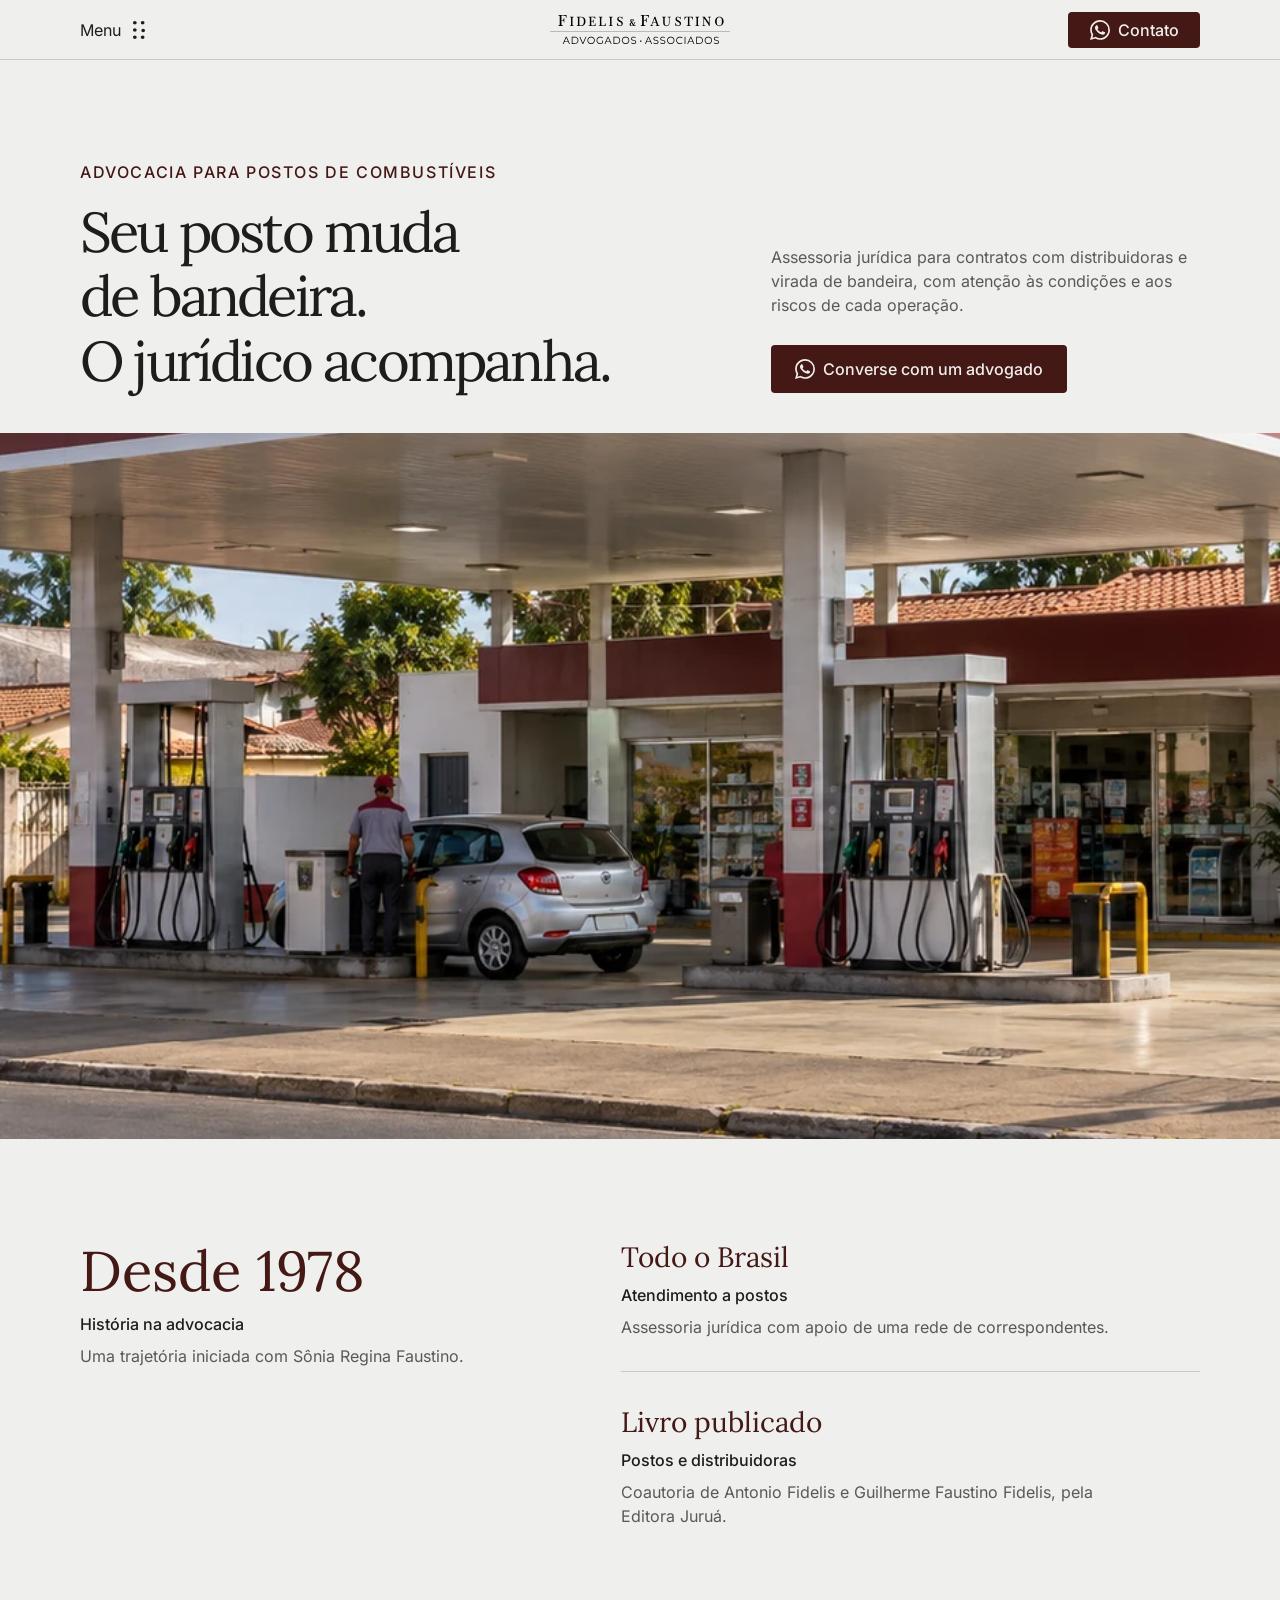
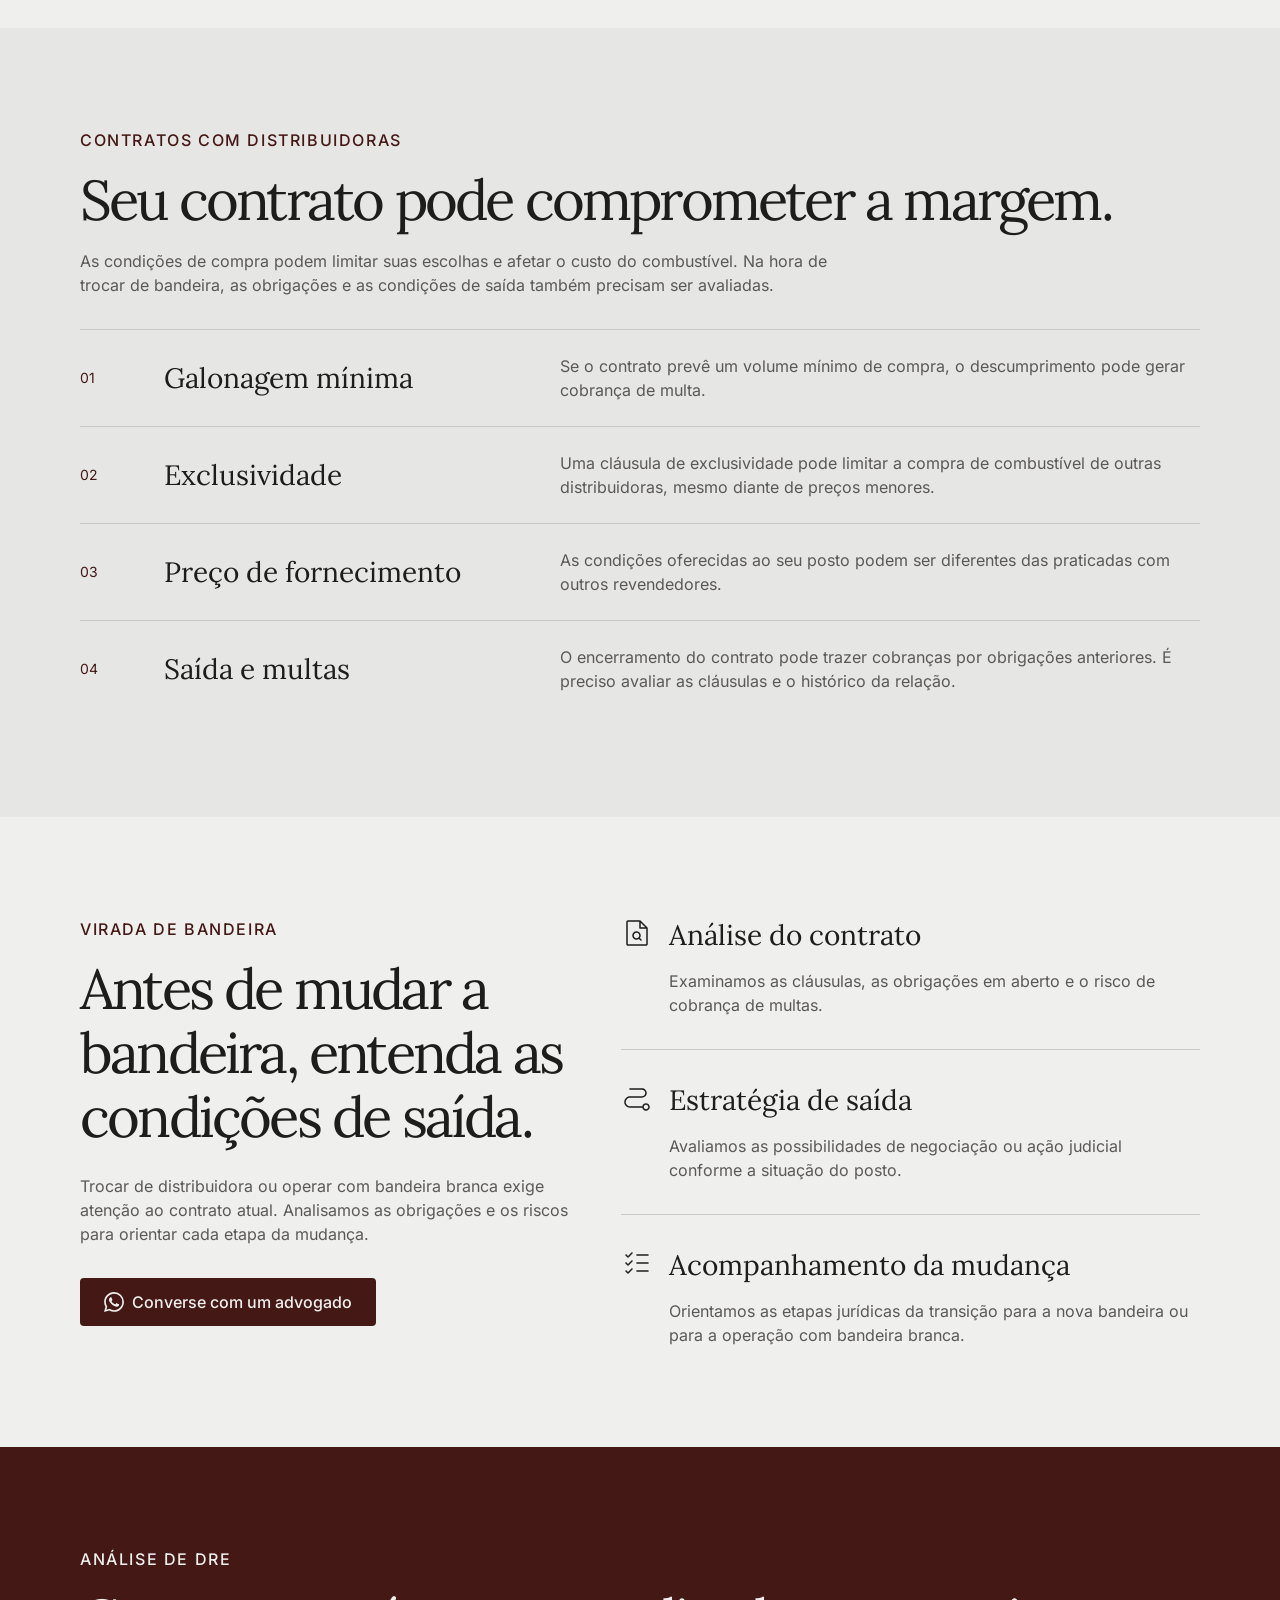
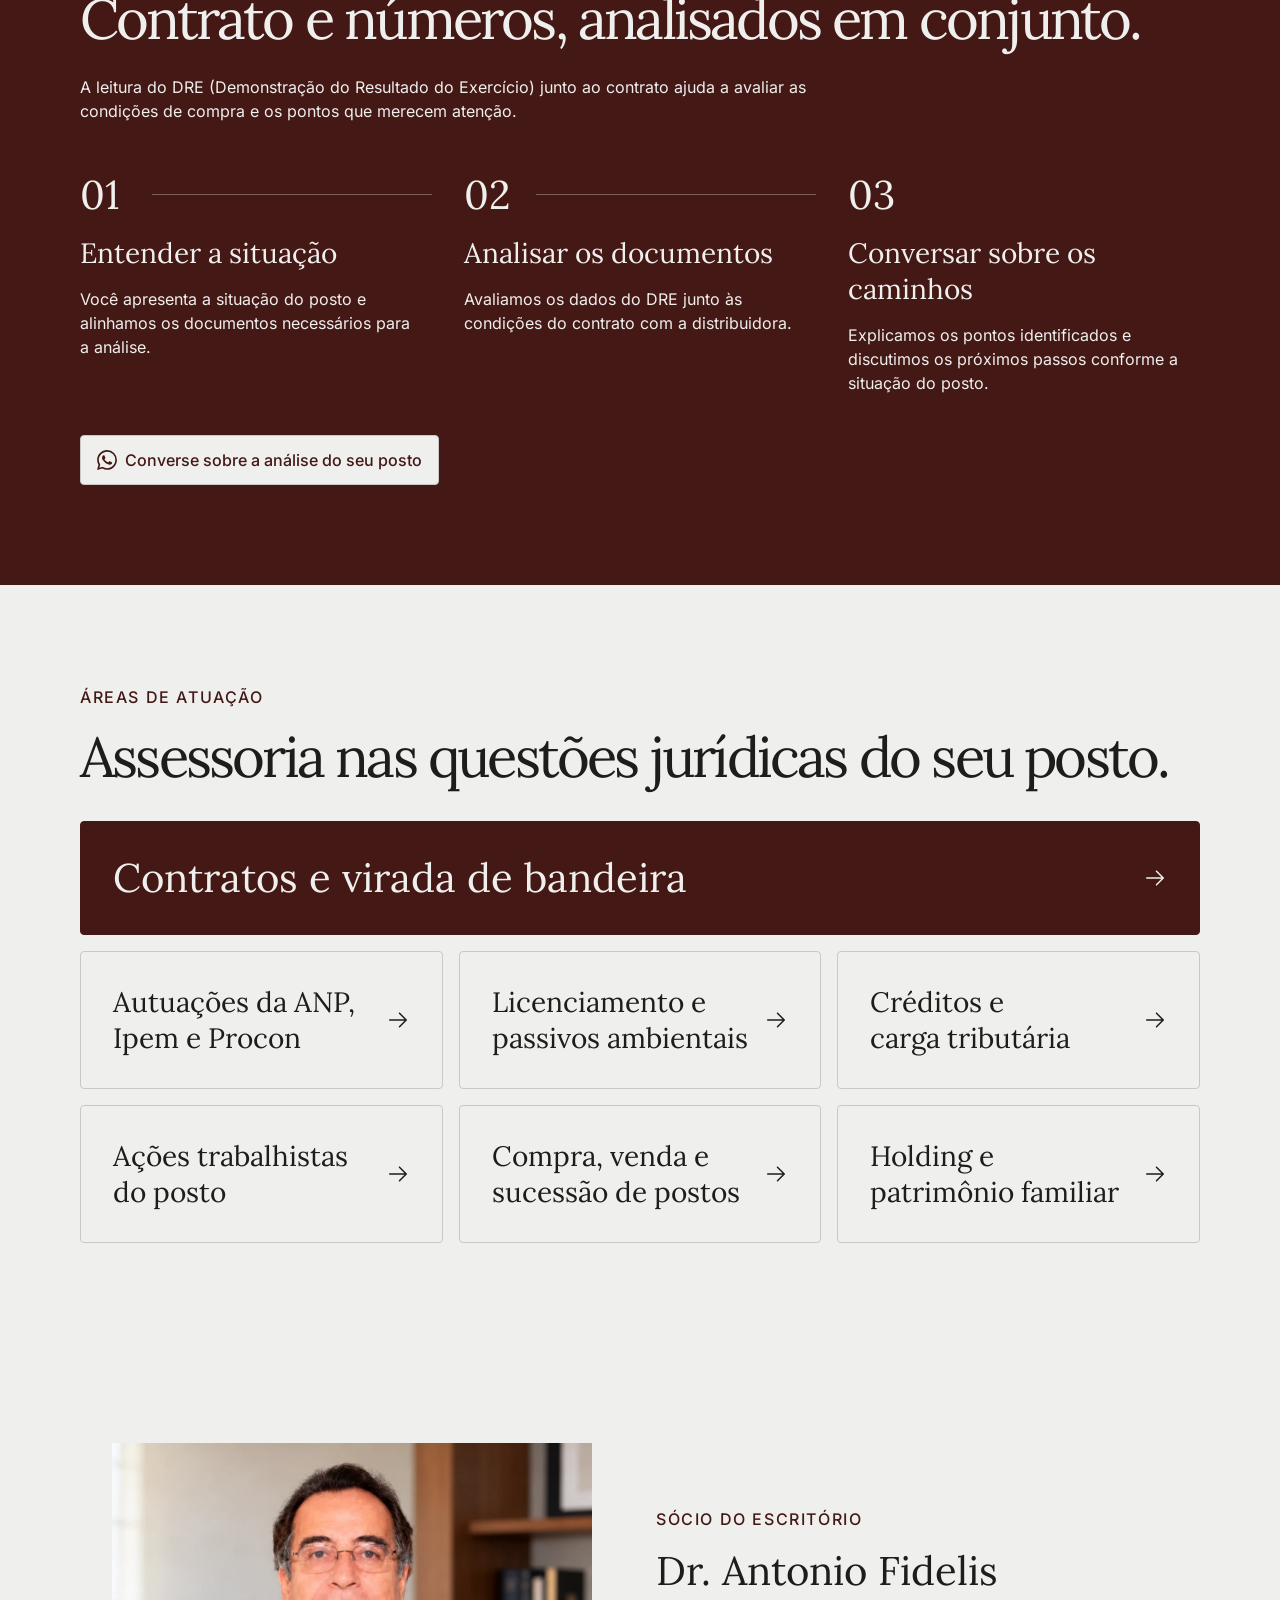
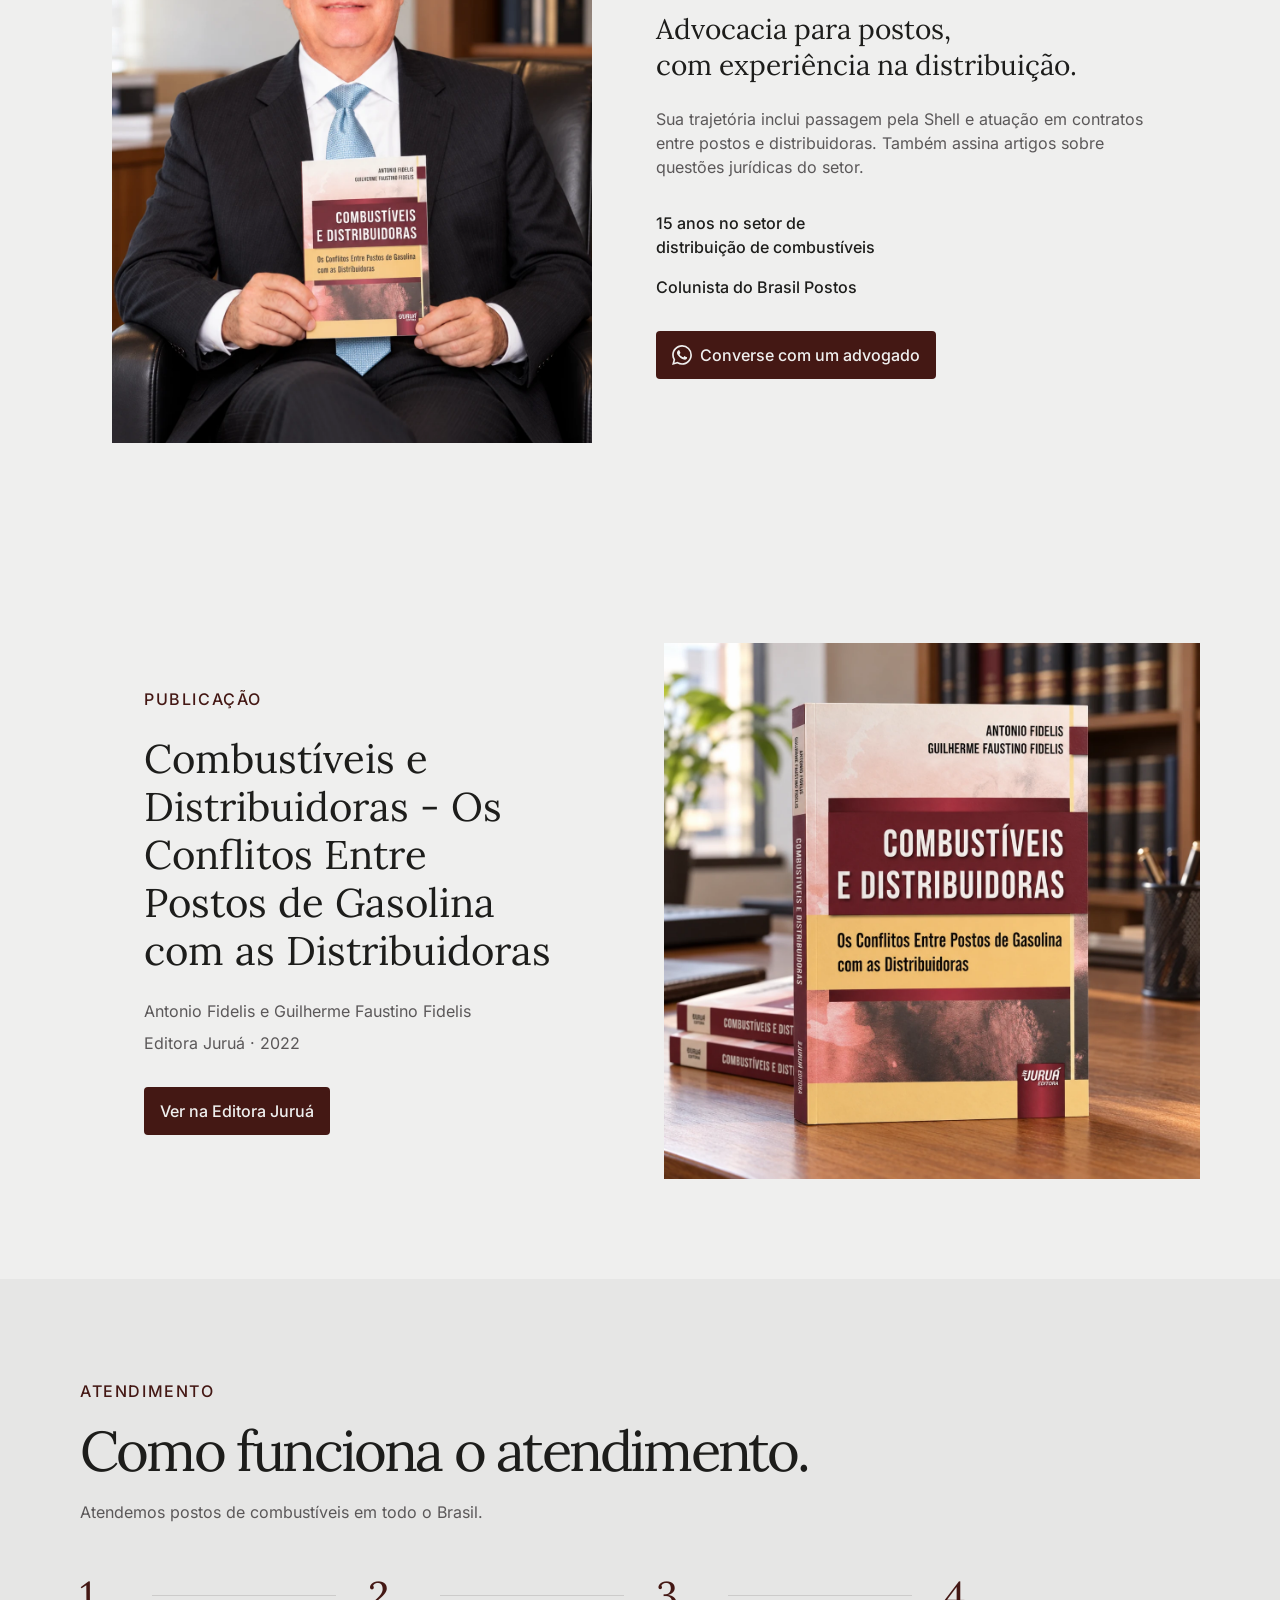
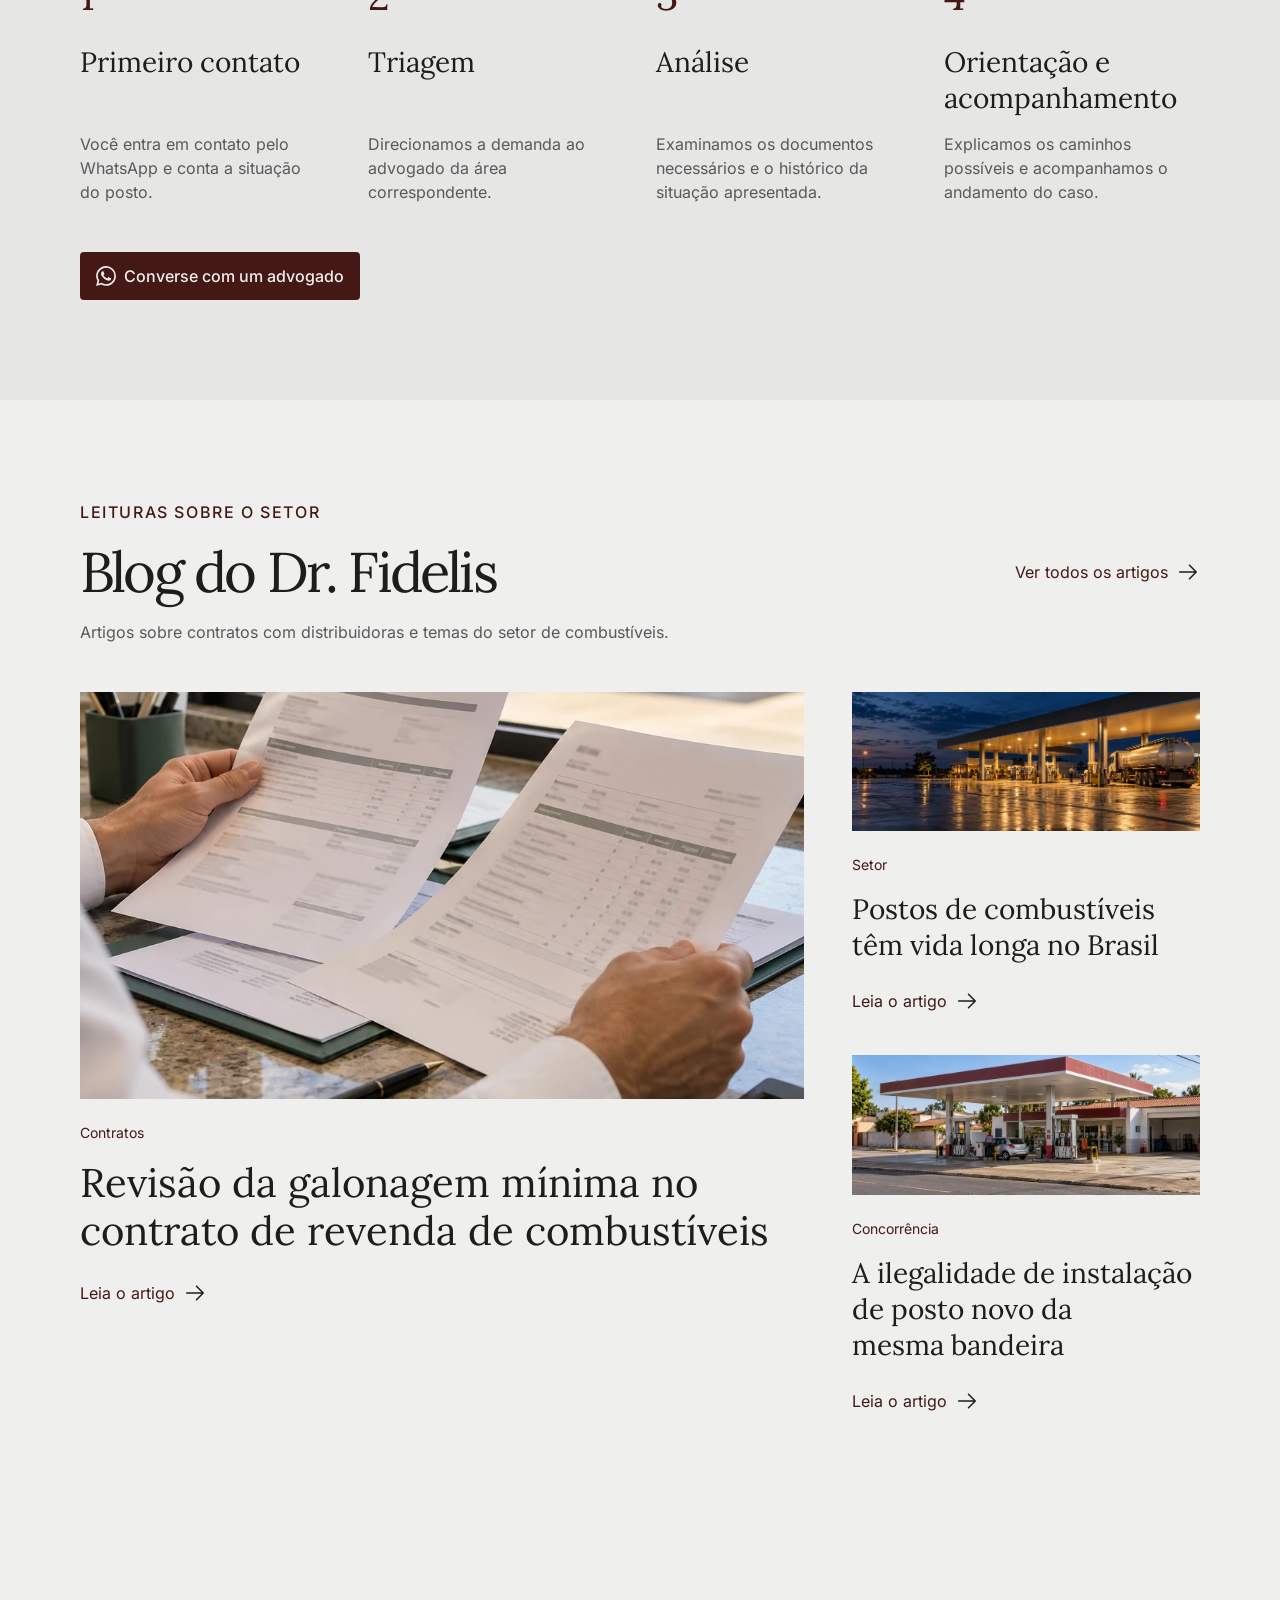
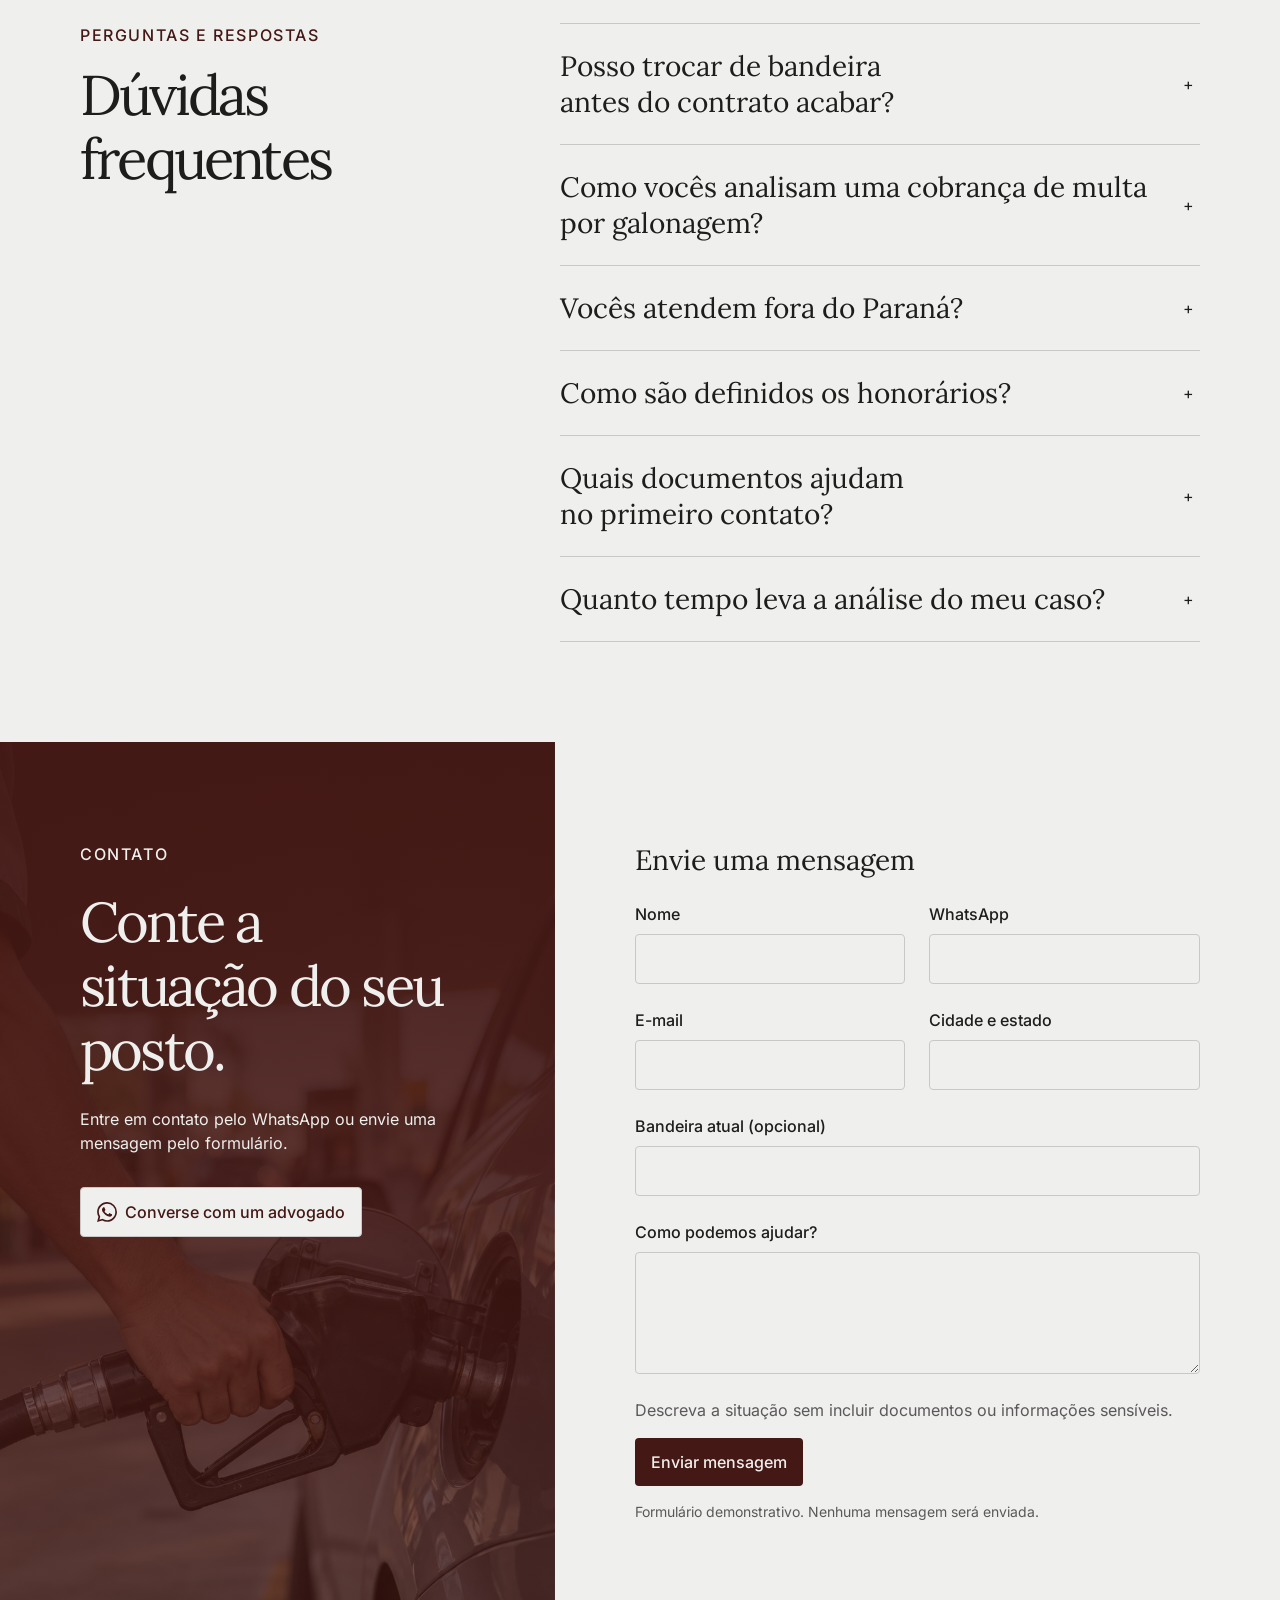
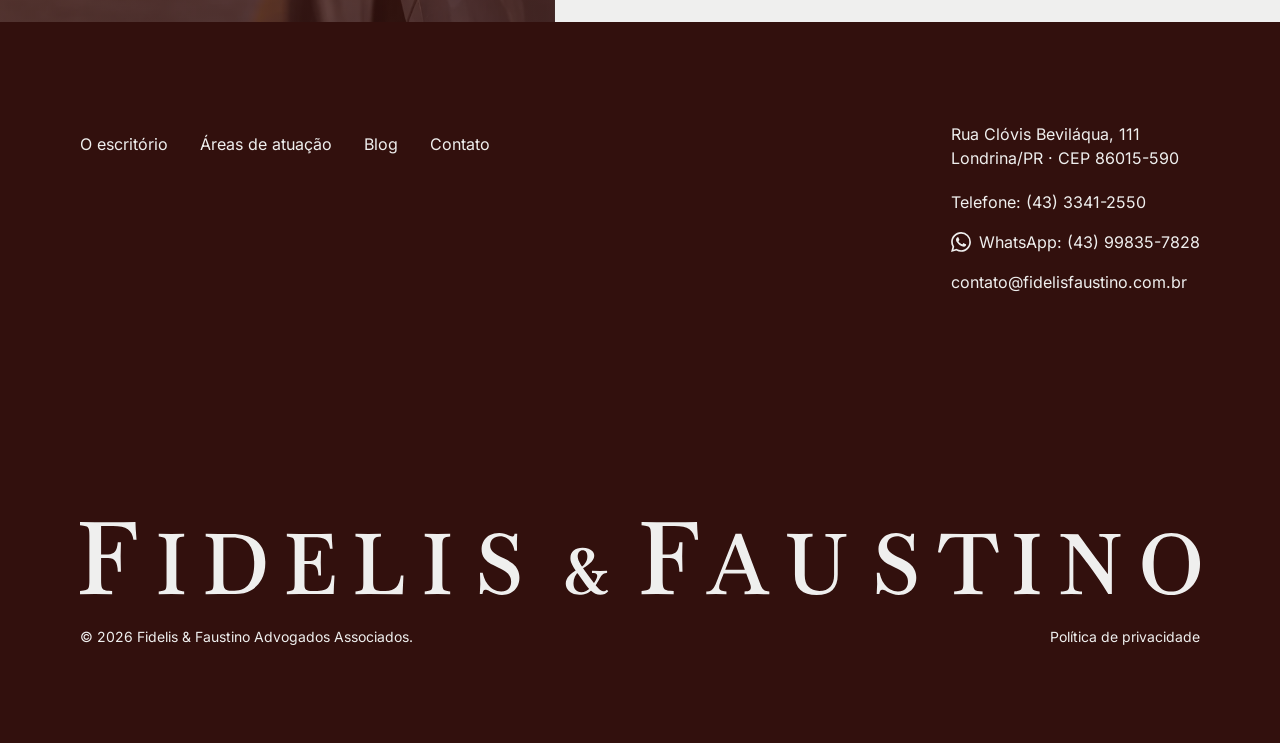
==== index.html @ b2f61b4e "feat: add Fidelis Faustino institutional website frontend" ====
<!doctype html>
<html lang="pt-BR">
<head>
  <meta charset="utf-8">
  <meta name="viewport" content="width=device-width, initial-scale=1">
  <meta name="description" content="Assessoria jurídica para postos de combustíveis: contratos com distribuidoras, virada de bandeira e questões jurídicas do seu posto. Fidelis & Faustino, Londrina/PR.">
  <meta name="theme-color" content="#EFEFEE">
  <title>Fidelis & Faustino | Advocacia para postos de combustíveis</title>
  <link rel="preload" href="assets/fonts/lora-400.ttf" as="font" type="font/ttf" crossorigin>
  <link rel="preload" href="assets/fonts/inter-400.ttf" as="font" type="font/ttf" crossorigin>
  <link rel="stylesheet" href="css/tailwind.css">
  <link rel="stylesheet" href="design_system/tokens.css">
  <link rel="stylesheet" href="css/frontend-tokens.css">
  <link rel="stylesheet" href="css/custom.css?v=d2b5f549e1b6">
  <script src="js/main.js" defer></script>
</head>
<body>
  <a href="#conteudo" class="skip-link">Pular para o conteúdo</a>
  <header class="site-header">
    <div class="container header-inner flex items-center justify-between">
      <button type="button" id="menu-trigger" class="menu-trigger" aria-expanded="false" aria-controls="site-menu" aria-label="Abrir menu de navegação">
        <span class="menu-label">Menu</span>
        <img src="assets/figma/imgGroup.svg" alt="" width="12" height="18">
      </button>
      <a class="header-brand" href="#inicio" aria-label="Fidelis & Faustino, início">
        <img src="assets/figma/imgFidelisFaustinoVetorOriginal.svg" alt="Fidelis & Faustino Advogados Associados" width="180" height="29">
      </a>
      <a href="contato.html" class="header-contact"><span><i class="whatsapp-icon" aria-hidden="true"></i>Contato</span></a>
    </div>
  </header>
  <div id="site-menu" class="menu-backdrop" hidden>
    <nav class="menu-panel" aria-label="Navegação principal">
      <div class="container menu-layout grid">
        <div class="menu-links grid">
          <a href="escritorio.html">O escritório</a>
          <a href="areas.html">Áreas de atuação</a>
          <a href="virada-de-bandeira.html">Virada de bandeira</a>
          <a href="#publicacao">Publicação</a>
          <a href="blog.html">Blog</a>
          <a href="contato.html">Contato</a>
        </div>
        <img class="menu-photo" src="assets/figma/imgPanoramaPostoBrasileiroEstadoFinalDoReveal.webp" width="1440" height="706" alt="" loading="lazy">
      </div>
    </nav>
  </div>
  <main id="conteudo" tabindex="-1">
    <section id="inicio" class="hero" aria-labelledby="hero-title" data-section="01" data-figma-node="32:5">
      <div class="hero-content">
        <div class="container hero-columns flex justify-between">
          <div class="intro hero-title-block">
            <p class="eyebrow" data-hero="eyebrow">ADVOCACIA PARA POSTOS DE COMBUSTÍVEIS</p>
            <h1 id="hero-title" class="display" data-hero="title"><span class="hero-title-line">Seu posto muda</span> <span class="hero-title-line">de bandeira.</span> <span class="hero-title-line">O jurídico acompanha.</span></h1>
          </div>
          <div class="stack hero-support">
            <p class="body-secondary" data-hero="body">Assessoria jurídica para contratos com distribuidoras e virada de bandeira, com atenção às condições e aos riscos de cada operação.</p>
            <a href="#contato" class="button button-primary-width" data-hero="action"><i class="whatsapp-icon" aria-hidden="true"></i>Converse com um advogado</a>
          </div>
        </div>
      </div>
      <figure class="panorama" data-panorama><div class="panorama-parallax">
        <img src="assets/figma/imgPanoramaPostoBrasileiroEstadoFinalDoReveal.webp" width="1440" height="706" fetchpriority="high" alt="Imagem ilustrativa de um posto de combustíveis brasileiro, em uma esquina arborizada.">
      </div><div class="hero-metrics" aria-label="Indicadores do escritório em validação">
<div class="metric"><strong><span class="sr-only">250</span><span aria-hidden="true" data-count="250" data-prefix="" data-suffix="">250</span></strong><span>Postos atendidos</span></div>
<div class="metric"><strong><span class="sr-only">R$ 100 mi+</span><span aria-hidden="true" data-count="100" data-prefix="R$ " data-suffix=" mi+">R$ 100 mi+</span></strong><span>Reduzidos em multas</span></div>
<div class="metric"><strong><span class="sr-only">700</span><span aria-hidden="true" data-count="700" data-prefix="" data-suffix="">700</span></strong><span>Ações em andamento</span></div>
</div></figure>
    </section>

    <section class="section trust" aria-labelledby="trust-title" data-section="02" data-figma-node="56:23">
      <div class="container trust-grid grid" data-reveal>
        <div class="credential">
          <h2 id="trust-title" class="display">Desde 1978</h2>
          <p class="medium">História na advocacia</p>
          <p class="body-secondary">Uma trajetória iniciada com Sônia Regina Faustino.</p>
        </div>
        <div class="trust-secondary">
          <div class="credential">
            <h3 class="subheading">Todo o Brasil</h3>
            <p class="medium">Atendimento a postos</p>
            <p class="body-secondary">Assessoria jurídica com apoio de uma rede de correspondentes.</p>
          </div>
          <div class="credential">
            <h3 class="subheading">Livro publicado</h3>
            <p class="medium">Postos e distribuidoras</p>
            <p class="body-secondary">Coautoria de Antonio Fidelis e Guilherme Faustino Fidelis, pela Editora Juruá.</p>
          </div>
        </div>
      </div>
    </section>

    <section id="contratos" class="section subtle" aria-labelledby="contract-title" data-section="03" data-figma-node="62:56">
      <div class="container stack">
        <div class="intro" data-reveal>
          <p class="eyebrow">CONTRATOS COM DISTRIBUIDORAS</p>
          <h2 id="contract-title" class="display">Seu contrato pode comprometer a margem.</h2>
          <p class="body-secondary">As condições de compra podem limitar suas escolhas e afetar o custo do combustível. Na hora de trocar de bandeira, as obrigações e as condições de saída também precisam ser avaliadas.</p>
        </div>
        <ol class="contract-list" data-reveal>
          <li class="contract-row"><span class="contract-number" aria-hidden="true">01</span><h3 class="subheading">Galonagem mínima</h3><p class="body-secondary">Se o contrato prevê um volume mínimo de compra, o descumprimento pode gerar cobrança de multa.</p></li>
          <li class="contract-row"><span class="contract-number" aria-hidden="true">02</span><h3 class="subheading">Exclusividade</h3><p class="body-secondary">Uma cláusula de exclusividade pode limitar a compra de combustível de outras distribuidoras, mesmo diante de preços menores.</p></li>
          <li class="contract-row"><span class="contract-number" aria-hidden="true">03</span><h3 class="subheading">Preço de fornecimento</h3><p class="body-secondary">As condições oferecidas ao seu posto podem ser diferentes das praticadas com outros revendedores.</p></li>
          <li class="contract-row"><span class="contract-number" aria-hidden="true">04</span><h3 class="subheading">Saída e multas</h3><p class="body-secondary">O encerramento do contrato pode trazer cobranças por obrigações anteriores. É preciso avaliar as cláusulas e o histórico da relação.</p></li>
        </ol>
      </div>
    </section>

    <section id="virada-de-bandeira" class="section" aria-labelledby="service-title" data-section="04" data-figma-node="66:52">
      <div class="container service-grid grid">
        <div class="stack service-copy" data-reveal>
          <div class="intro">
            <div class="intro intro-title"><p class="eyebrow">VIRADA DE BANDEIRA</p><h2 id="service-title" class="display">Antes de mudar a bandeira, entenda as condições de saída.</h2></div>
            <p class="body-secondary">Trocar de distribuidora ou operar com bandeira branca exige atenção ao contrato atual. Analisamos as obrigações e os riscos para orientar cada etapa da mudança.</p>
          </div>
          <a href="#contato" class="button button-primary-width"><i class="whatsapp-icon" aria-hidden="true"></i>Converse com um advogado</a>
        </div>
        <div class="service-list" data-reveal>
          <div class="service-point"><img src="assets/figma/imgFfIconPhosphorLightFileMagnifyingGlass.svg" alt="" width="32" height="32"><div><h3 class="subheading">Análise do contrato</h3><p class="body-secondary">Examinamos as cláusulas, as obrigações em aberto e o risco de cobrança de multas.</p></div></div>
          <div class="service-point"><img src="assets/figma/imgIcon.svg" alt="" width="32" height="32"><div><h3 class="subheading">Estratégia de saída</h3><p class="body-secondary">Avaliamos as possibilidades de negociação ou ação judicial conforme a situação do posto.</p></div></div>
          <div class="service-point"><img src="assets/figma/imgIcon1.svg" alt="" width="32" height="32"><div><h3 class="subheading">Acompanhamento da mudança</h3><p class="body-secondary">Orientamos as etapas jurídicas da transição para a nova bandeira ou para a operação com bandeira branca.</p></div></div>
        </div>
      </div>
    </section>

    <section id="analise-dre" class="section inverse dre" aria-labelledby="dre-title" data-section="05" data-figma-node="154:210">
      <div class="container stack">
        <div class="intro" data-reveal>
          <div class="dre-heading"><p class="eyebrow">ANÁLISE DE DRE</p><h2 id="dre-title" class="display">Contrato e números, analisados em conjunto.</h2></div>
          <p>A leitura do DRE (Demonstração do Resultado do Exercício) junto ao contrato ajuda a avaliar as condições de compra e os pontos que merecem atenção.</p>
        </div>
        <ol class="step-grid grid" data-reveal>
          <li class="step"><div class="step-number-row"><span class="step-number" aria-hidden="true">01</span><img class="step-line" src="assets/figma/imgContinuidade.svg" alt="" width="333" height="1"></div><h3 class="subheading">Entender a situação</h3><p>Você apresenta a situação do posto e alinhamos os documentos necessários para a análise.</p></li>
          <li class="step"><div class="step-number-row"><span class="step-number" aria-hidden="true">02</span><img class="step-line" src="assets/figma/imgContinuidade.svg" alt="" width="333" height="1"></div><h3 class="subheading">Analisar os documentos</h3><p>Avaliamos os dados do DRE junto às condições do contrato com a distribuidora.</p></li>
          <li class="step"><div class="step-number-row"><span class="step-number" aria-hidden="true">03</span></div><h3 class="subheading">Conversar sobre os caminhos</h3><p>Explicamos os pontos identificados e discutimos os próximos passos conforme a situação do posto.</p></li>
        </ol>
        <a href="#contato" class="button button-secondary" data-contact-topic="Análise de DRE" data-reveal><i class="whatsapp-icon" aria-hidden="true"></i>Converse sobre a análise do seu posto</a>
      </div>
    </section>

    <section id="areas" class="section" aria-labelledby="areas-title" data-section="06" data-figma-node="98:155">
      <div class="container stack">
        <div class="intro" data-reveal><p class="eyebrow">ÁREAS DE ATUAÇÃO</p><h2 id="areas-title" class="display">Assessoria nas questões jurídicas do seu posto.</h2></div>
        <div class="area-grid grid" data-reveal>
          <a href="virada-de-bandeira.html" class="area-card area-featured"><h3 class="heading">Contratos e virada de bandeira</h3><img src="assets/figma/imgNavegacaoPaginaInterna.svg" alt="" width="24" height="24"></a>
          <a href="areas.html#autuacoes" class="area-card"><h3 class="subheading">Autuações da ANP, Ipem e Procon</h3><img src="assets/figma/imgFfIconPhosphorRegularArrowRight.svg" alt="" width="24" height="24"></a>
          <a href="areas.html#ambiental" class="area-card"><h3 class="subheading">Licenciamento e passivos ambientais</h3><img src="assets/figma/imgFfIconPhosphorRegularArrowRight.svg" alt="" width="24" height="24"></a>
          <a href="areas.html#tributario" class="area-card"><h3 class="subheading">Créditos e<br>carga tributária</h3><img src="assets/figma/imgFfIconPhosphorRegularArrowRight.svg" alt="" width="24" height="24"></a>
          <a href="areas.html#trabalhista" class="area-card"><h3 class="subheading">Ações trabalhistas<br>do posto</h3><img src="assets/figma/imgFfIconPhosphorRegularArrowRight.svg" alt="" width="24" height="24"></a>
          <a href="areas.html#sucessao" class="area-card"><h3 class="subheading">Compra, venda e sucessão de postos</h3><img src="assets/figma/imgFfIconPhosphorRegularArrowRight.svg" alt="" width="24" height="24"></a>
          <a href="areas.html#patrimonio" class="area-card"><h3 class="subheading">Holding e<br>patrimônio familiar</h3><img src="assets/figma/imgFfIconPhosphorRegularArrowRight.svg" alt="" width="24" height="24"></a>
        </div>
      </div>
    </section>

    <section id="escritorio" class="section" aria-labelledby="profile-title" data-section="07" data-figma-node="161:78">
      <div class="container profile-grid grid">
        <img class="profile-photo" src="assets/figma/imgRetratoDrAntonioSegurandoOLivroGptImageV2.webp" width="480" height="600" loading="lazy" alt="Dr. Antonio Fidelis segurando seu livro, em uma cena de escritório ilustrativa criada com inteligência artificial.">
        <div class="stack profile-copy" data-reveal>
          <div class="intro">
            <div class="profile-name"><p class="eyebrow">SÓCIO DO ESCRITÓRIO</p><h2 id="profile-title" class="heading">Dr. Antonio Fidelis</h2><p class="subheading">Advocacia para postos,<br>com experiência na distribuição.</p></div>
            <p class="body-secondary">Sua trajetória inclui passagem pela Shell e atuação em contratos entre postos e distribuidoras. Também assina artigos sobre questões jurídicas do setor.</p>
          </div>
          <div class="profile-credentials">
            <div class="credentials-copy medium"><p>15 anos no setor de<br>distribuição de combustíveis</p><p>Colunista do Brasil Postos</p></div>
            <a href="#contato" class="button"><i class="whatsapp-icon" aria-hidden="true"></i>Converse com um advogado</a>
          </div>
        </div>
      </div>
    </section>

    <section id="publicacao" class="section" aria-labelledby="book-title" data-section="08" data-figma-node="161:93">
      <div class="container book-grid grid">
        <div class="stack book-copy" data-reveal>
          <div class="intro">
            <div class="intro"><p class="eyebrow">PUBLICAÇÃO</p><h2 id="book-title" class="heading"><span class="book-title-line">Combustíveis e</span> <span class="book-title-line">Distribuidoras - Os Conflitos</span> <span class="book-title-line">Entre Postos de Gasolina</span> <span class="book-title-line">com as Distribuidoras</span></h2></div>
            <div class="bibliography body-secondary"><p>Antonio Fidelis e Guilherme Faustino Fidelis</p><p>Editora Juruá · 2022</p></div>
          </div>
          <a href="https://www.jurua.com.br/shop_item.asp?id=30039" class="button" target="_blank" rel="noopener noreferrer">Ver na Editora Juruá<span class="sr-only"> (abre em nova aba)</span></a>
        </div>
        <img class="book-photo" src="assets/figma/imgMockupLivroNaMesaComCopiasGptImageV2.webp" width="616" height="616" loading="lazy" alt="Livro Combustíveis e Distribuidoras sobre uma mesa com outras cópias, em uma cena ilustrativa criada com inteligência artificial.">
      </div>
    </section>

    <section id="atendimento" class="section attendance subtle" aria-labelledby="attendance-title" data-section="09" data-figma-node="115:85">
      <div class="container stack">
        <div class="intro" data-reveal><p class="eyebrow">ATENDIMENTO</p><h2 id="attendance-title" class="display">Como funciona o atendimento.</h2><p class="body-secondary">Atendemos postos de combustíveis em todo o Brasil.</p></div>
        <ol class="step-grid grid" data-reveal>
          <li class="step"><div class="step-number-row"><span class="step-number" aria-hidden="true">1</span><img class="step-line" src="assets/figma/imgContinuidadeDoPercurso.svg" alt="" width="240" height="1"></div><div class="step-copy"><h3 class="subheading">Primeiro contato</h3><p class="body-secondary">Você entra em contato pelo WhatsApp e conta a situação do posto.</p></div></li>
          <li class="step"><div class="step-number-row"><span class="step-number" aria-hidden="true">2</span><img class="step-line" src="assets/figma/imgContinuidadeDoPercurso.svg" alt="" width="240" height="1"></div><div class="step-copy"><h3 class="subheading">Triagem</h3><p class="body-secondary">Direcionamos a demanda ao advogado da área correspondente.</p></div></li>
          <li class="step"><div class="step-number-row"><span class="step-number" aria-hidden="true">3</span><img class="step-line" src="assets/figma/imgContinuidadeDoPercurso.svg" alt="" width="240" height="1"></div><div class="step-copy"><h3 class="subheading">Análise</h3><p class="body-secondary">Examinamos os documentos necessários e o histórico da situação apresentada.</p></div></li>
          <li class="step"><div class="step-number-row"><span class="step-number" aria-hidden="true">4</span></div><div class="step-copy"><h3 class="subheading">Orientação e acompanhamento</h3><p class="body-secondary">Explicamos os caminhos possíveis e acompanhamos o andamento do caso.</p></div></li>
        </ol>
        <a href="#contato" class="button" data-reveal><i class="whatsapp-icon" aria-hidden="true"></i>Converse com um advogado</a>
      </div>
    </section>

    <section id="blog" class="section blog" aria-labelledby="blog-title" data-section="10" data-figma-node="121:198">
      <div class="container stack">
        <div class="blog-header" data-reveal>
          <div class="intro"><p class="eyebrow">LEITURAS SOBRE O SETOR</p><h2 id="blog-title" class="display">Blog do Dr. Fidelis</h2><p class="body-secondary">Artigos sobre contratos com distribuidoras e temas do setor de combustíveis.</p></div>
          <a class="text-link" href="blog.html">Ver todos os artigos<img src="assets/figma/imgFfIconPhosphorRegularArrowRight.svg" alt="" width="24" height="24"></a>
        </div>
        <div class="blog-grid grid">
          <article class="article-card article-featured" data-reveal>
            <a class="article-image" href="artigo-galonagem.html" aria-label="Ler Revisão da galonagem mínima no contrato de revenda de combustíveis"><img src="assets/figma/imgImagemIlustrativaContratos.webp" width="832" height="468" loading="lazy" alt="Imagem ilustrativa de análise de documentos e cálculos."></a>
            <div class="article-text"><p class="article-category">Contratos</p><h3 class="heading"><a href="artigo-galonagem.html">Revisão da galonagem mínima no contrato de revenda de combustíveis</a></h3><a class="text-link" href="artigo-galonagem.html" aria-label="Leia o artigo sobre revisão da galonagem mínima">Leia o artigo<img src="assets/figma/imgFfIconPhosphorRegularArrowRight.svg" alt="" width="24" height="24"></a></div>
          </article>
          <div class="blog-side">
            <article class="article-card" data-reveal>
              <a class="article-image" href="https://fidelisfaustino.com.br/postos-de-combustiveis-tem-vida-longa-no-brasil/" aria-label="Ler Postos de combustíveis têm vida longa no Brasil"><img src="assets/figma/imgImagemIlustrativaSetor.webp" width="400" height="160" loading="lazy" alt="Imagem ilustrativa de um posto de combustíveis iluminado ao anoitecer."></a>
              <div class="article-text"><p class="article-category">Setor</p><h3 class="subheading"><a href="https://fidelisfaustino.com.br/postos-de-combustiveis-tem-vida-longa-no-brasil/">Postos de combustíveis têm vida longa no Brasil</a></h3><a class="text-link" href="https://fidelisfaustino.com.br/postos-de-combustiveis-tem-vida-longa-no-brasil/" aria-label="Leia o artigo sobre a vida longa dos postos no Brasil">Leia o artigo<img src="assets/figma/imgFfIconPhosphorRegularArrowRight.svg" alt="" width="24" height="24"></a></div>
            </article>
            <article class="article-card" data-reveal>
              <a class="article-image" href="https://fidelisfaustino.com.br/a-ilegalidade-de-instalacao-de-posto-novo-da-mesma-bandeira/" aria-label="Ler A ilegalidade de instalação de posto novo da mesma bandeira"><img src="assets/figma/imgPanoramaPostoBrasileiroEstadoFinalDoReveal.webp" width="400" height="160" loading="lazy" alt="Imagem ilustrativa de um posto de combustíveis brasileiro."></a>
              <div class="article-text"><p class="article-category">Concorrência</p><h3 class="subheading"><a href="https://fidelisfaustino.com.br/a-ilegalidade-de-instalacao-de-posto-novo-da-mesma-bandeira/">A ilegalidade de instalação de posto novo da mesma bandeira</a></h3><a class="text-link" href="https://fidelisfaustino.com.br/a-ilegalidade-de-instalacao-de-posto-novo-da-mesma-bandeira/" aria-label="Leia o artigo sobre instalação de posto da mesma bandeira">Leia o artigo<img src="assets/figma/imgFfIconPhosphorRegularArrowRight.svg" alt="" width="24" height="24"></a></div>
            </article>
          </div>
        </div>
      </div>
    </section>

    <section id="duvidas" class="section faq" aria-labelledby="faq-title" data-section="11" data-figma-node="128:225">
      <div class="container faq-layout">
        <div class="intro" data-reveal><p class="eyebrow">PERGUNTAS E RESPOSTAS</p><h2 id="faq-title" class="display">Dúvidas frequentes</h2></div>
        <div class="faq-grid grid" data-reveal>
          <details class="faq-item" name="faq"><summary>Posso trocar de bandeira<br>antes do contrato acabar?</summary><p>As condições de saída e os riscos precisam ser avaliados individualmente, considerando o contrato, os aditivos e o histórico da relação com a distribuidora.</p></details>
          <details class="faq-item" name="faq"><summary>Como vocês analisam uma cobrança de multa por galonagem?</summary><p>Examinamos o contrato, eventuais aditivos, a cobrança recebida e o histórico de compras para entender a situação do posto.</p></details>
          <details class="faq-item" name="faq"><summary>Vocês atendem fora do Paraná?</summary><p>Sim. Atendemos postos de combustíveis em todo o Brasil.</p></details>
          <details class="faq-item" name="faq"><summary>Como são definidos os honorários?</summary><p>Os honorários são definidos conforme o escopo do trabalho e apresentados antes da contratação.</p></details>
          <details class="faq-item" name="faq"><summary>Quais documentos ajudam<br>no primeiro contato?</summary><p>Contrato com a distribuidora, aditivos e eventuais cobranças ajudam na conversa inicial. Documentos financeiros podem ser necessários conforme o caso.</p></details>
          <details class="faq-item" name="faq"><summary>Quanto tempo leva a análise do meu caso?</summary><p>O prazo varia conforme o trabalho necessário, os documentos disponíveis e as etapas envolvidas.</p></details>
        </div>
      </div>
    </section>

    <section id="contato" class="contact" aria-labelledby="contact-title" data-section="12" data-figma-node="140:107">
      <div class="contact-grid grid">
        <div class="stack contact-invite inverse">
          <div class="intro" data-reveal><p class="eyebrow">CONTATO</p><h2 id="contact-title" class="display">Conte a situação do seu posto.</h2><p>Entre em contato pelo WhatsApp ou envie uma mensagem pelo formulário.</p></div>
          <div class="contact-channel" data-reveal><button type="button" class="button button-secondary" data-open-dialog="channel-dialog"><i class="whatsapp-icon" aria-hidden="true"></i>Converse com um advogado</button></div>
        </div>
        <div class="contact-form-panel">
          <form class="contact-form" id="contact-form" aria-describedby="form-demo-note">
            <h3 class="subheading">Envie uma mensagem</h3>
            <div class="form-fields grid">
              <div class="field"><label for="contact-name">Nome</label><input id="contact-name" name="nome" type="text" autocomplete="name" required minlength="2"></div>
              <div class="field"><label for="contact-phone">WhatsApp</label><input id="contact-phone" name="whatsapp" type="tel" autocomplete="tel" inputmode="tel" required pattern="[+0-9\(\) .\-]{8,20}" title="Informe um telefone com DDD."></div>
              <div class="field"><label for="contact-email">E-mail</label><input id="contact-email" name="email" type="email" autocomplete="email" required></div>
              <div class="field"><label for="contact-city">Cidade e estado</label><input id="contact-city" name="cidade" type="text" autocomplete="address-level2" required minlength="2"></div>
              <div class="field field-wide"><label for="contact-brand">Bandeira atual (opcional)</label><input id="contact-brand" name="bandeira" type="text" autocomplete="off"></div>
              <div class="field field-wide"><label for="contact-message">Como podemos ajudar?</label><textarea id="contact-message" name="mensagem" rows="4" required minlength="10" aria-describedby="message-guidance"></textarea></div>
            </div>
            <div class="form-actions"><p id="message-guidance" class="body-secondary">Descreva a situação sem incluir documentos ou informações sensíveis.</p><button class="button" type="submit" disabled>Enviar mensagem</button><p class="form-note" id="form-demo-note">Formulário demonstrativo. Nenhuma mensagem será enviada.</p><p class="form-status" id="form-status" role="status" aria-live="polite" hidden></p><noscript><p class="form-note">Ative o JavaScript para testar o formulário demonstrativo.</p></noscript></div>
          </form>
        </div>
      </div>
    </section>
  </main>
  <footer class="section site-footer" data-section="13" data-figma-node="145:124">
    <div class="container footer-inner">
      <div class="footer-top flex justify-between">
        <nav class="footer-nav flex" aria-label="Navegação do rodapé"><a href="escritorio.html">O escritório</a><a href="areas.html">Áreas de atuação</a><a href="blog.html">Blog</a><a href="contato.html">Contato</a></nav>
        <div class="footer-contact-info">
          <address>Rua Clóvis Beviláqua, 111<br>Londrina/PR · CEP 86015-590</address>
          <div class="footer-contact-links">
            <a href="tel:+554333412550">Telefone: (43) 3341-2550</a>
            <a href="https://wa.me/5543998357828" target="_blank" rel="noopener noreferrer"><i class="whatsapp-icon" aria-hidden="true"></i>WhatsApp: (43) 99835-7828<span class="sr-only"> (abre em nova aba)</span></a>
            <a href="mailto:contato@fidelisfaustino.com.br">contato@fidelisfaustino.com.br</a>
          </div>
        </div>
      </div>
      <div class="footer-brand-block">
        <a href="#inicio" aria-label="Fidelis & Faustino, voltar ao início"><img class="footer-wordmark" src="assets/figma/imgFidelisFaustinoAssinaturaVetorialOriginal1280Px.svg" width="1280" height="84" alt="Fidelis & Faustino" loading="lazy"></a>
        <div class="footer-bottom flex justify-between"><p>© 2026 Fidelis & Faustino Advogados Associados.</p><button class="privacy-trigger" type="button" data-open-dialog="privacy-dialog">Política de privacidade</button></div>
      </div>
    </div>
  </footer>
  <div class="back-top-slot"><a class="back-to-top" href="#inicio" hidden aria-label="Voltar ao topo"><span aria-hidden="true">↑</span></a></div>
  <dialog id="channel-dialog" class="notice-dialog" aria-labelledby="channel-title">
    <div class="stack"><h2 id="channel-title">Canal de atendimento</h2><p>Canal de atendimento em configuração nesta prévia. Você pode enviar um e-mail para <a class="text-link" href="mailto:contato@fidelisfaustino.com.br">contato@fidelisfaustino.com.br</a>.</p><button type="button" class="button notice-close" data-close-dialog>Fechar</button></div>
  </dialog>
  <dialog id="privacy-dialog" class="notice-dialog" aria-labelledby="privacy-title">
    <div class="stack"><h2 id="privacy-title">Privacidade nesta prévia</h2><p>O formulário é demonstrativo. Os dados digitados permanecem nesta página e não são enviados nem armazenados.</p><p>A política de privacidade será disponibilizada antes da ativação do formulário.</p><button type="button" class="button notice-close" data-close-dialog>Fechar</button></div>
  </dialog>
</body>
</html>
---- design_system/tokens.css ----
/* Fidelis & Faustino v1.0.0. Generated from source-manifest.json.
 * CSS projects Figma Regular/Medium to numeric 400/500; px to rem at 16px root.
 * Offsets/blur become dimensions. Reduced zero uses the target dimension. */
:root {
  --primitive-color-wine: #441814;
  --primitive-color-wine-hover: #5A221D;
  --primitive-color-wine-pressed: #32100D;
  --primitive-color-ink: #1D1D1B;
  --primitive-color-black: #000000;
  --primitive-color-secondary: #5B5859;
  --primitive-color-canvas: #EFEFEE;
  --primitive-color-border: #C9C8C7;
  --primitive-color-disabled: #DEDDDA;
  --primitive-color-disabled-text: #817D7B;
  --primitive-space-0: 0rem;
  --primitive-space-1: 0.0625rem;
  --primitive-space-2: 0.125rem;
  --primitive-space-4: 0.25rem;
  --primitive-space-8: 0.5rem;
  --primitive-space-12: 0.75rem;
  --primitive-space-14: 0.875rem;
  --primitive-space-16: 1rem;
  --primitive-space-20: 1.25rem;
  --primitive-space-24: 1.5rem;
  --primitive-space-28: 1.75rem;
  --primitive-space-32: 2rem;
  --primitive-space-36: 2.25rem;
  --primitive-space-40: 2.5rem;
  --primitive-space-44: 2.75rem;
  --primitive-space-48: 3rem;
  --primitive-space-52: 3.25rem;
  --primitive-space-56: 3.5rem;
  --primitive-space-60: 3.75rem;
  --primitive-space-64: 4rem;
  --primitive-space-80: 5rem;
  --primitive-space-96: 6rem;
  --primitive-space-100: 6.25rem;
  --primitive-space-128: 8rem;
  --primitive-space-160: 10rem;
  --primitive-space-180: 11.25rem;
  --primitive-space-260: 16.25rem;
  --primitive-space-429: 26.8125rem;
  --primitive-space-541: 33.8125rem;
  --primitive-space-706: 44.125rem;
  --primitive-space-1280: 80rem;
  --primitive-space-1440: 90rem;
  --primitive-type-h1: 3.5rem;
  --primitive-type-h2: 2.5rem;
  --primitive-type-h3: 1.75rem;
  --primitive-type-body: 1rem;
  --primitive-type-small: 0.875rem;
  --primitive-type-eyebrow: 1rem;
  --primitive-type-h1-tablet: 3rem;
  --primitive-type-h1-mobile: 2.75rem;
  --primitive-type-line-h1: 4.025rem;
  --primitive-type-line-h2: 3rem;
  --primitive-type-line-h3: 2.25rem;
  --primitive-type-line-body: 1.5rem;
  --primitive-type-line-small: 1.25rem;
  --primitive-type-line-h1-tablet: 3.45rem;
  --primitive-type-line-h1-mobile: 3.1625rem;
  --primitive-type-tracking-h1: -0.175rem;
  --primitive-type-tracking-h1-tablet: -0.15rem;
  --primitive-type-tracking-h1-mobile: -0.1375rem;
  --primitive-type-tracking-eyebrow: 0.1rem;
  --primitive-type-tracking-normal: 0rem;
  --primitive-font-display: "Lora";
  --primitive-font-body: "Inter";
  --primitive-font-regular: 400;
  --primitive-font-medium: 500;
  --primitive-motion-zero: 0ms;
  --primitive-motion-zero-px: 0rem;
  --primitive-motion-delay-1: 100ms;
  --primitive-motion-delay-2: 200ms;
  --primitive-motion-delay-3: 300ms;
  --primitive-motion-delay-4: 400ms;
  --primitive-motion-ui: 150ms;
  --primitive-motion-menu: 300ms;
  --primitive-motion-hero: 1000ms;
  --primitive-motion-panorama: 1800ms;
  --primitive-motion-scale-start: 1.4;
  --primitive-motion-scale-final: 1;
  --primitive-motion-offset: 6.25rem;
  --primitive-motion-blur-image: 0.25rem;
  --primitive-motion-blur-menu: 0.375rem;
  --primitive-motion-bounce: 0;
  --color-bg-primary: var(--primitive-color-canvas);
  --color-text-primary: var(--primitive-color-ink);
  --color-text-secondary: var(--primitive-color-secondary);
  --color-text-accent: var(--primitive-color-wine);
  --color-text-inverse: var(--primitive-color-canvas);
  --color-action-default: var(--primitive-color-wine);
  --color-action-hover: var(--primitive-color-wine-hover);
  --color-action-pressed: var(--primitive-color-wine-pressed);
  --color-action-disabled: var(--primitive-color-disabled);
  --color-text-disabled: var(--primitive-color-disabled-text);
  --color-border-default: var(--primitive-color-border);
  --color-border-focus: var(--primitive-color-wine);
  --color-icon-default: var(--primitive-color-ink);
  --space-none: var(--primitive-space-0);
  --space-xs: var(--primitive-space-4);
  --space-sm: var(--primitive-space-8);
  --space-md: var(--primitive-space-16);
  --space-lg: var(--primitive-space-24);
  --space-xl: var(--primitive-space-32);
  --space-section: var(--primitive-space-64);
  --space-title-gap: var(--primitive-space-16);
  --space-action-gap: var(--primitive-space-28);
  --space-page-desktop: var(--primitive-space-80);
  --space-page-tablet: var(--primitive-space-40);
  --space-page-mobile: var(--primitive-space-16);
  --space-hero-top: var(--primitive-space-100);
  --space-header-y: var(--primitive-space-12);
  --space-control-x: var(--primitive-space-16);
  --space-menu-gap: var(--primitive-space-12);
  --space-focus-offset: var(--primitive-space-4);
  --size-container-max: var(--primitive-space-1280);
  --size-viewport-desktop: var(--primitive-space-1440);
  --size-hero-title-max: var(--primitive-space-541);
  --size-hero-support-max: var(--primitive-space-429);
  --size-panorama-height: var(--primitive-space-706);
  --size-header-height: var(--primitive-space-60);
  --size-control-height: var(--primitive-space-48);
  --size-control-compact-height: var(--primitive-space-36);
  --size-control-min-target: var(--primitive-space-44);
  --size-hero-cta-width: var(--primitive-space-260);
  --size-brand-header-width: var(--primitive-space-180);
  --radius-control: var(--primitive-space-4);
  --radius-none: var(--primitive-space-0);
  --border-width: var(--primitive-space-1);
  --border-focus-width: var(--primitive-space-2);
  --font-display: var(--primitive-font-display);
  --font-body: var(--primitive-font-body);
  --font-style-regular: var(--primitive-font-regular);
  --font-style-medium: var(--primitive-font-medium);
  --type-size-h1: var(--primitive-type-h1);
  --type-size-h2: var(--primitive-type-h2);
  --type-size-h3: var(--primitive-type-h3);
  --type-size-body: var(--primitive-type-body);
  --type-size-small: var(--primitive-type-small);
  --type-size-eyebrow: var(--primitive-type-eyebrow);
  --type-size-h1-tablet: var(--primitive-type-h1-tablet);
  --type-size-h1-mobile: var(--primitive-type-h1-mobile);
  --type-line-h1: var(--primitive-type-line-h1);
  --type-line-h2: var(--primitive-type-line-h2);
  --type-line-h3: var(--primitive-type-line-h3);
  --type-line-body: var(--primitive-type-line-body);
  --type-line-small: var(--primitive-type-line-small);
  --type-line-h1-tablet: var(--primitive-type-line-h1-tablet);
  --type-line-h1-mobile: var(--primitive-type-line-h1-mobile);
  --type-tracking-h1: var(--primitive-type-tracking-h1);
  --type-tracking-h1-tablet: var(--primitive-type-tracking-h1-tablet);
  --type-tracking-h1-mobile: var(--primitive-type-tracking-h1-mobile);
  --type-tracking-eyebrow: var(--primitive-type-tracking-eyebrow);
  --type-tracking-normal: var(--primitive-type-tracking-normal);
  --motion-duration-hero: var(--primitive-motion-hero);
  --motion-duration-panorama: var(--primitive-motion-panorama);
  --motion-duration-menu: var(--primitive-motion-menu);
  --motion-duration-ui: var(--primitive-motion-ui);
  --motion-delay-eyebrow: var(--primitive-motion-delay-1);
  --motion-delay-title: var(--primitive-motion-delay-2);
  --motion-delay-body: var(--primitive-motion-delay-3);
  --motion-delay-action: var(--primitive-motion-delay-4);
  --motion-offset-entry: var(--primitive-motion-offset);
  --motion-scale-image-start: var(--primitive-motion-scale-start);
  --motion-blur-image: var(--primitive-motion-blur-image);
  --motion-blur-menu: var(--primitive-motion-blur-menu);
  --motion-bounce-entry: var(--primitive-motion-bounce);
  --color-bg-accent: var(--primitive-color-wine);
  --color-icon-inverse: var(--primitive-color-canvas);
  --primitive-color-neutral-surface: color(srgb 0.8999999761581421 0.8999999761581421 0.8962342739105225);
  --color-bg-subtle: var(--primitive-color-neutral-surface);
  --space-section-y: var(--primitive-space-100);
}
@media (prefers-reduced-motion: reduce) {
  :root {
    --motion-duration-hero: var(--primitive-motion-zero);
    --motion-duration-panorama: var(--primitive-motion-zero);
    --motion-duration-menu: var(--primitive-motion-zero);
    --motion-duration-ui: var(--primitive-motion-zero);
    --motion-delay-eyebrow: var(--primitive-motion-zero);
    --motion-delay-title: var(--primitive-motion-zero);
    --motion-delay-body: var(--primitive-motion-zero);
    --motion-delay-action: var(--primitive-motion-zero);
    --motion-offset-entry: var(--primitive-motion-zero-px);
    --motion-scale-image-start: var(--primitive-motion-scale-final);
    --motion-blur-image: var(--primitive-motion-zero-px);
    --motion-blur-menu: var(--primitive-motion-zero-px);
    --motion-bounce-entry: var(--primitive-motion-bounce);
  }
}
---- css/frontend-tokens.css ----
/* Measured layout from the approved homepage and responsive adaptations.
   Canonical brand values remain in design_system/tokens.css. */
:root {
  --layout-gutter: var(--space-page-desktop);
  --layout-section-y: var(--space-section-y);
  --layout-gap-wide: 3rem;
  --layout-gap-profile: 4rem;
  --layout-col-primary: 33.8125rem;
  --layout-col-secondary: 39.6875rem;
  --layout-copy-wide: 47.5rem;
  --layout-copy-profile: 34rem;
  --layout-copy-book-title: 36rem;
  --layout-profile-image: 30rem;
  --layout-profile-image-height: 37.5rem;
  --layout-profile-image-ratio: 4 / 5;
  --layout-book-image-ratio: 1;
  --layout-blog-feature-ratio: 16 / 9;
  --layout-blog-side-ratio: 5 / 2;
  --layout-contact-left: 39rem;
  --layout-contact-ratio: 624 / 816;
  --layout-contact-inset: 6rem;
  --layout-contract-label: 22.25rem;
  --layout-contract-number: 2.75rem;
  --layout-contract-gap: 2.5rem;
  --layout-footer-gap: 5.625rem;
  --layout-menu-max: 52rem;
  --layout-menu-image-ratio: 2.55;
  --size-header-action: 6.5625rem;
  --size-menu-trigger: 5.625rem;
  --size-menu-icon-width: 0.75rem;
  --size-menu-icon-height: 1.125rem;
  --size-brand-header-height: 1.7669375rem;
  --size-brand-footer-ratio: 1280 / 84;
  --size-icon-navigation: 1.5rem;
  --size-icon-service: 2rem;
  --size-featured-area-min: 7rem;
  --size-area-min: 8.5rem;
  --size-textarea-min: 7rem;
  --size-step-number: 3.5rem;
  --size-step-title-min: 4.5rem;
  --size-step-dre-title-min: 2.25rem;
  --size-dialog-max: 35rem;
  --size-dialog-max-height: 85dvh;
  --size-scroll-offset: 5rem;
  --size-focus-outline: var(--border-focus-width);
  --color-dialog-backdrop: rgb(29 29 27 / 0.45);
  --color-menu-rule: var(--color-border-default);
  --layer-header: 20;
  --layer-menu: 19;
  --layer-skip-link: 40;
  --motion-ease-entry: cubic-bezier(0.16, 1, 0.3, 1);
  --motion-ease-menu: cubic-bezier(0.12, 0.23, 0.5, 1);
  --motion-reveal-offset: 2rem;
  --motion-control-shift: 0.25rem;
  --motion-menu-enter: -1rem;
  --motion-hero-final: 0rem;
  --motion-hidden-opacity: 0;
  --motion-visible-opacity: 1;
  --motion-image-hover-scale: 1.025;
  --motion-image-scale-final: 1;
  --motion-spring-response: 9;
  --position-brand-center: -50%;
  --position-skip-link-hidden: calc(-100% - var(--space-xl));
  --type-display-size: var(--type-size-h1);
  --type-display-line: var(--type-line-h1);
  --type-display-tracking: var(--type-tracking-h1);
  --type-title-wrap: pretty;
  --text-decoration-offset: 0.25em;
}
@media (max-width: 79.999rem) {
  :root {
    --layout-gutter: var(--space-page-tablet);
    --layout-gap-profile: var(--space-xl);
    --layout-contact-inset: var(--space-page-tablet);
    --type-display-size: var(--type-size-h1-tablet);
    --type-display-line: var(--type-line-h1-tablet);
    --type-display-tracking: var(--type-tracking-h1-tablet);
  }
}
@media (max-width: 47.999rem) {
  :root {
    --layout-gutter: var(--space-page-mobile);
    --layout-section-y: var(--space-section);
    --layout-gap-wide: var(--space-xl);
    --layout-contact-inset: var(--space-page-mobile);
    --layout-footer-gap: var(--space-section);
    --type-display-size: var(--type-size-h1-mobile);
    --type-display-line: var(--type-line-h1-mobile);
    --type-display-tracking: var(--type-tracking-h1-mobile);
    --size-brand-header-width: 9rem;
    --size-brand-header-height: 1.41355rem;
    --size-header-action: 5.125rem;
    --size-menu-trigger: 4rem;
    --motion-reveal-offset: var(--space-md);
  }
}
@media (prefers-reduced-motion: reduce) {
  :root {
    --motion-reveal-offset: 0rem;
    --motion-menu-enter: 0rem;
  }
}

/* Browser review adjustments,22/10/2026 */
:root{--size-whatsapp-icon:1.25rem;--size-header-action:8.25rem;--size-hero-cta-width:18.5rem;--motion-parallax-scale:1.12;--motion-parallax-travel:0.055;--size-back-top-inset:1.25rem;--layer-back-top:18}
@media(max-width:47.999rem){:root{--size-header-action:6.5rem;--size-brand-header-width:7.5rem}}


/* Contact photo overlay and FAQ review. */
:root{--color-contact-photo-top:rgb(68 24 20 / .96);--color-contact-photo-mid:rgb(68 24 20 / .88);--color-contact-photo-bottom:rgb(68 24 20 / .64);--layout-faq-heading:27rem;--size-faq-indicator:1.5rem;--layout-contact-photo-min:45rem}

/* Latest browser review */
:root{--layout-footer-gap:10rem;--motion-parallax-travel:.19;--motion-parallax-scale:1.4;--size-metric-value:3rem;--layout-metrics-bottom:3rem;--color-metrics-surface:rgb(50 16 13 / .86)}
@media(max-width:47.999rem){:root{--layout-footer-gap:6rem;--size-metric-value:1.25rem;--layout-metrics-bottom:1rem;--motion-parallax-travel:.14;--motion-parallax-scale:1.3}}

/* Full-bleed footer return bar. */
:root{--size-back-top-bar:4rem;--motion-back-top-offset:1rem}

/* Hero position and counter entrance refinement. */
:root{--layout-hero-content-top:10rem;--layout-hero-content-bottom:2.5rem;--motion-counter-duration:1600ms}
@media(max-width:47.999rem){:root{--layout-hero-content-top:8rem;--layout-hero-content-bottom:1.5rem}}
---- css/custom.css ----
/* token-audit-disable-next-line: Font-face descriptors register the approved local Lora400 file; descriptors cannot resolve CSS variables. */
@font-face{font-family:Lora;src:url('../assets/fonts/lora-400.ttf') format('truetype');font-style:normal;font-weight:400;font-display:swap}
/* token-audit-disable-next-line: Font-face descriptors register the approved local Inter400 file; descriptors cannot resolve CSS variables. */
@font-face{font-family:Inter;src:url('../assets/fonts/inter-400.ttf') format('truetype');font-style:normal;font-weight:400;font-display:swap}
/* token-audit-disable-next-line: Font-face descriptors register the approved local Inter500 file; descriptors cannot resolve CSS variables. */
@font-face{font-family:Inter;src:url('../assets/fonts/inter-500.ttf') format('truetype');font-style:normal;font-weight:500;font-display:swap}
*,*::before,*::after{box-sizing:border-box}
html{scroll-behavior:smooth;scroll-padding-top:var(--size-scroll-offset)}
body{margin:var(--space-none);background:var(--color-bg-primary);color:var(--color-text-primary);font-family:var(--font-body),sans-serif;font-size:var(--type-size-body);font-weight:var(--font-style-regular);line-height:var(--type-line-body);-webkit-font-smoothing:antialiased}
body.menu-open{overflow:hidden}
button,input,textarea{font:inherit;color:inherit}
button,a,input,textarea,summary{-webkit-tap-highlight-color:transparent}
button{cursor:pointer}
button,a{touch-action:manipulation}
button{border:var(--space-none);background:none}
a{color:inherit;text-decoration:none}
p,h1,h2,h3,figure,ol,ul{margin:var(--space-none)}
ol,ul{padding:var(--space-none);list-style:none}
img{display:block;max-width:100%;height:auto}
address{font-style:normal}
p{text-wrap:pretty}
h1,h2,h3{font-weight:var(--font-style-regular)}
section,footer{scroll-margin-top:var(--size-scroll-offset)}
[hidden]{display:none!important}
:focus-visible{outline:var(--size-focus-outline) solid var(--color-border-focus);outline-offset:var(--space-focus-offset)}
.inverse :focus-visible,.site-footer :focus-visible{outline-color:var(--color-text-inverse)}
.container{width:100%;max-width:var(--size-container-max);margin-inline:auto}
.section{padding:var(--layout-section-y) var(--layout-gutter)}
.stack{display:flex;flex-direction:column;gap:var(--space-xl);align-items:flex-start;min-width:var(--space-none)}
.intro{display:flex;flex-direction:column;gap:var(--space-md);align-items:flex-start;width:100%}
.intro>p:not(.eyebrow){max-width:var(--layout-copy-wide)}
.eyebrow{font-size:var(--type-size-eyebrow);font-weight:var(--font-style-medium);line-height:var(--type-line-body);letter-spacing:var(--type-tracking-eyebrow);color:var(--color-text-accent)}
.display{font-family:var(--font-display),serif;font-size:var(--type-display-size);line-height:var(--type-display-line);letter-spacing:var(--type-display-tracking);text-wrap:var(--type-title-wrap)}
.heading{font-family:var(--font-display),serif;font-size:var(--type-size-h2);line-height:var(--type-line-h2);letter-spacing:var(--type-tracking-normal);text-wrap:pretty}
.subheading{font-family:var(--font-display),serif;font-size:var(--type-size-h3);line-height:var(--type-line-h3);letter-spacing:var(--type-tracking-normal);text-wrap:pretty}
.body-secondary{color:var(--color-text-secondary)}
.medium{font-weight:var(--font-style-medium)}
.small{font-size:var(--type-size-small);line-height:var(--type-line-small)}
.button{display:inline-flex;align-items:center;justify-content:center;min-height:var(--size-control-height);padding:var(--space-header-y) var(--space-control-x);border-radius:var(--radius-control);background:var(--color-action-default);color:var(--color-text-inverse);font-weight:var(--font-style-medium);line-height:var(--type-line-body);text-align:center;transition:background-color var(--motion-duration-ui),transform var(--motion-duration-ui);max-width:100%}
.button-primary-width{width:var(--size-hero-cta-width)}
.button-secondary{background:var(--color-bg-primary);color:var(--color-text-accent);border:var(--border-width) solid var(--color-border-default)}
.text-link{display:inline-flex;align-items:center;gap:var(--space-sm);min-height:var(--size-control-min-target);color:var(--color-text-accent);text-underline-offset:var(--text-decoration-offset)}
.text-link img{width:var(--size-icon-navigation);height:var(--size-icon-navigation);transition:transform var(--motion-duration-ui)}
.skip-link{position:fixed;top:var(--space-md);left:var(--layout-gutter);z-index:var(--layer-skip-link);transform:translateY(var(--position-skip-link-hidden));background:var(--color-action-default);color:var(--color-text-inverse);padding:var(--space-header-y) var(--space-control-x)}
.skip-link:focus{transform:none}
.site-header{height:var(--size-header-height);position:fixed;inset:var(--space-none) var(--space-none) auto;z-index:var(--layer-header);padding-inline:var(--layout-gutter);background:var(--color-bg-primary);border-bottom:var(--border-width) solid var(--color-border-default)}
.header-inner{height:100%;display:flex;align-items:center;justify-content:space-between;position:relative}
.menu-trigger{display:flex;gap:var(--space-menu-gap);align-items:center;min-height:var(--size-control-min-target);width:var(--size-menu-trigger);padding:var(--space-none);text-align:left}
.menu-trigger[aria-expanded=true] .menu-label{text-decoration:underline;text-underline-offset:var(--text-decoration-offset)}
.menu-trigger img{width:var(--size-menu-icon-width);height:var(--size-menu-icon-height)}
.header-brand{position:absolute;left:50%;transform:translateX(var(--position-brand-center));width:var(--size-brand-header-width)}
.header-brand img{width:100%;height:var(--size-brand-header-height)}
.header-contact{width:var(--size-header-action);min-height:var(--size-control-min-target);display:flex;align-items:center}
.header-contact > span{display:flex;width:100%;min-height:var(--size-control-compact-height);align-items:center;justify-content:center;border-radius:var(--radius-control);background:var(--color-action-default);color:var(--color-text-inverse);font-weight:var(--font-style-medium)}
.menu-backdrop{position:fixed;inset:var(--size-header-height) var(--space-none) var(--space-none);z-index:var(--layer-menu);background:var(--color-dialog-backdrop);backdrop-filter:blur(var(--motion-blur-menu))}
.menu-panel{background:var(--color-bg-primary);padding:var(--space-xl) var(--layout-gutter) var(--space-section);max-height:calc(100dvh - var(--size-header-height));overflow:auto}
.menu-layout{display:grid;grid-template-columns:1fr 1fr;gap:var(--layout-gap-wide)}
.menu-links{display:grid;grid-template-columns:1fr 1fr;gap:var(--space-md)}
.menu-links a{display:flex;align-items:center;min-height:var(--size-control-min-target);font-family:var(--font-display),serif;font-size:var(--type-size-h3);line-height:var(--type-line-h3)}
.menu-photo{width:100%;height:auto;aspect-ratio:var(--layout-menu-image-ratio);object-fit:cover}
.hero-content{padding:var(--space-section-y) var(--layout-gutter);overflow:clip}
.hero-columns{display:flex;justify-content:space-between;align-items:flex-end;gap:var(--layout-gap-wide)}
.hero-title-block{max-width:var(--size-hero-title-max);width:100%;flex-shrink:var(--space-none)}
.hero-title-line{display:block}
.hero-support{max-width:var(--size-hero-support-max);gap:var(--space-action-gap)}
.panorama{height:var(--size-panorama-height);overflow:hidden;position:relative}
.panorama img{width:100%;height:100%;object-fit:cover}
.trust-grid,.service-grid{display:grid;grid-template-columns:var(--layout-col-primary) var(--layout-col-secondary);justify-content:space-between;gap:var(--layout-gap-wide)}
.credential{display:flex;flex-direction:column;gap:var(--space-sm)}
.credential>h2,.credential>h3{color:var(--color-text-accent)}
.credential .display{letter-spacing:var(--type-tracking-normal)}
.trust-secondary{display:flex;flex-direction:column;gap:var(--space-xl)}
.trust-secondary .credential+.credential{border-top:var(--border-width) solid var(--color-border-default);padding-top:var(--space-xl)}
.subtle{background:var(--color-bg-subtle)}
.contract-list{width:100%}
.contract-row{display:grid;grid-template-columns:var(--layout-contract-number) var(--layout-contract-label) minmax(var(--space-none),1fr);gap:var(--layout-contract-gap);align-items:baseline;padding-block:var(--space-lg);border-top:var(--border-width) solid var(--color-border-default)}
.contract-number{color:var(--color-text-accent);font-size:var(--type-size-small);line-height:var(--type-line-small)}
.contract-row p{max-width:var(--layout-col-secondary)}
.service-copy{gap:var(--space-xl)}
.service-copy .intro{gap:var(--space-lg)}
.service-copy .intro-title{gap:var(--space-md)}
.service-list{display:flex;flex-direction:column;gap:var(--space-xl)}
.service-point{display:flex;gap:var(--space-md);align-items:flex-start}
.service-point+.service-point{padding-top:var(--space-xl);border-top:var(--border-width) solid var(--color-border-default)}
.service-point>img{width:var(--size-icon-service);height:var(--size-icon-service);flex-shrink:var(--space-none)}
.service-point>div{display:flex;flex-direction:column;gap:var(--space-md);min-width:var(--space-none)}
.inverse{background:var(--color-bg-accent);color:var(--color-text-inverse)}
.inverse .eyebrow{color:var(--color-text-inverse)}
.dre .stack{gap:var(--layout-contract-gap)}
.dre .intro{gap:var(--space-lg)}
.dre-heading{display:flex;flex-direction:column;gap:var(--space-md)}
.step-grid{display:grid;grid-template-columns:repeat(3,minmax(var(--space-none),1fr));gap:var(--space-xl);width:100%}
.step{display:flex;flex-direction:column;gap:var(--space-md);min-width:var(--space-none)}
.step-number-row{display:flex;align-items:center;gap:var(--space-md)}
.step-number{font-family:var(--font-display),serif;font-size:var(--type-size-h2);line-height:var(--type-line-h2);min-width:var(--size-step-number)}
.step-line{flex:1;min-width:var(--space-none);height:var(--border-width)}
.step h3{min-height:var(--size-step-dre-title-min)}
.dre .step-grid{margin-top:var(--space-sm)}
.area-grid{display:grid;grid-template-columns:repeat(3,minmax(var(--space-none),1fr));gap:var(--space-md);width:100%}
.area-card{display:flex;align-items:center;gap:var(--space-md);min-height:var(--size-area-min);padding:var(--space-xl);border:var(--border-width) solid var(--color-border-default);border-radius:var(--radius-control);transition:background-color var(--motion-duration-ui)}
.area-card h3{flex:1;min-width:var(--space-none)}
.area-card>img{width:var(--size-icon-navigation);height:var(--size-icon-navigation);flex-shrink:var(--space-none);transition:transform var(--motion-duration-ui)}
.area-featured{grid-column:1 / -1;min-height:var(--size-featured-area-min);background:var(--color-bg-accent);color:var(--color-text-inverse);border-color:var(--color-bg-accent)}
.profile-grid{display:grid;grid-template-columns:var(--layout-profile-image) minmax(var(--space-none),1fr);gap:var(--layout-gap-profile);align-items:center;padding-inline:var(--space-xl)}
.profile-photo{width:100%;height:var(--layout-profile-image-height);object-fit:cover}
.profile-copy{padding-inline:var(--space-section);gap:var(--space-xl)}
.profile-copy .intro{gap:var(--space-lg)}
.profile-name{display:flex;flex-direction:column;gap:var(--space-md)}
.profile-credentials{display:flex;flex-wrap:wrap;gap:var(--space-xl);align-items:center;justify-content:space-between;width:100%}
.profile-credentials .credentials-copy{display:flex;flex-direction:column;gap:var(--space-md)}
.book-grid{display:grid;grid-template-columns:minmax(var(--space-none),1fr) minmax(var(--space-none),1fr);gap:var(--layout-gap-wide);align-items:center}
.book-copy{padding-inline:var(--space-section)}
.book-copy .intro{gap:var(--space-lg)}
.bibliography{display:flex;flex-direction:column;gap:var(--space-sm)}
.book-photo{width:100%;aspect-ratio:var(--layout-book-image-ratio);object-fit:cover}
.attendance .stack{gap:var(--layout-gap-wide)}
.attendance .step-grid{grid-template-columns:repeat(4,minmax(var(--space-none),1fr))}
.attendance .step{gap:var(--space-lg)}
.attendance .step-number{color:var(--color-text-accent)}
.step-copy{display:flex;flex-direction:column;gap:var(--space-md)}
.attendance .step h3{min-height:var(--size-step-title-min)}
.blog .stack{gap:var(--layout-gap-wide)}
.blog-header{display:flex;justify-content:space-between;align-items:center;gap:var(--space-xl);width:100%}
.blog-header>.intro{flex:1}
.blog-header>.text-link{flex-shrink:var(--space-none)}
.blog-grid{display:grid;grid-template-columns:minmax(var(--space-none),2.08fr) minmax(var(--space-none),1fr);gap:var(--layout-gap-wide);width:100%}
.article-card{display:flex;flex-direction:column;gap:var(--space-lg);min-width:var(--space-none)}
.article-image{display:block;overflow:hidden}
.article-image img{width:100%;aspect-ratio:var(--layout-blog-side-ratio);object-fit:cover;transition:transform var(--motion-duration-menu)}
.article-featured .article-image img{aspect-ratio:var(--layout-blog-feature-ratio)}
.article-text{display:flex;flex-direction:column;gap:var(--space-md)}
.article-category{color:var(--color-text-accent);font-size:var(--type-size-small);line-height:var(--type-line-small)}
.blog-side{display:flex;flex-direction:column;gap:var(--space-xl)}
.faq .stack{gap:var(--layout-contract-gap)}
.faq-grid{display:grid;grid-template-columns:repeat(2,minmax(var(--space-none),1fr));column-gap:var(--layout-gap-wide);row-gap:var(--layout-contract-gap);width:100%}
.faq-item{border-top:var(--border-width) solid var(--color-border-default);padding-top:var(--space-lg)}
.faq-item summary{cursor:pointer;list-style:none;font-family:var(--font-display),serif;font-size:var(--type-size-h3);line-height:var(--type-line-h3);text-wrap:pretty}
.faq-item summary::-webkit-details-marker{display:none}
.faq-item summary::marker{content:''}
.faq-item p{margin-top:var(--space-md);color:var(--color-text-secondary)}
.faq-item:not([open]) summary{text-decoration:underline;text-decoration-thickness:var(--border-width);text-underline-offset:var(--text-decoration-offset)}
.contact-grid{display:grid;grid-template-columns:minmax(var(--space-none),624fr) minmax(var(--space-none),816fr)}
.contact-invite{padding:var(--layout-section-y) var(--layout-contact-inset) var(--layout-section-y) max(var(--layout-gutter),calc((100vw - var(--size-container-max))/2));gap:var(--space-xl)}
.contact-invite .intro{gap:var(--space-lg)}
.contact-channel{display:flex;flex-direction:column;gap:var(--space-md);align-items:flex-start}
.contact-form-panel{padding:var(--layout-section-y) max(var(--layout-gutter),calc((100vw - var(--size-container-max))/2)) var(--layout-section-y) var(--layout-gutter)}
.contact-form{display:flex;flex-direction:column;gap:var(--space-lg);width:100%}
.form-fields{display:grid;grid-template-columns:repeat(2,minmax(var(--space-none),1fr));gap:var(--space-lg)}
.field{display:flex;flex-direction:column;gap:var(--space-sm);min-width:var(--space-none)}
.field label{font-weight:var(--font-style-medium)}
.field-wide{grid-column:1 / -1}
.field input,.field textarea{width:100%;border:var(--border-width) solid var(--color-border-default);border-radius:var(--radius-control);padding:var(--space-header-y) var(--space-control-x);background:var(--color-bg-primary)}
.field input{min-height:var(--size-control-height)}
.field textarea{min-height:var(--size-textarea-min);resize:vertical}
.form-actions{display:flex;flex-direction:column;align-items:flex-start;gap:var(--space-md)}
.form-status{color:var(--color-text-accent)}
.form-note{color:var(--color-text-secondary);font-size:var(--type-size-small);line-height:var(--type-line-small)}
.site-footer{background:var(--color-action-pressed);color:var(--color-text-inverse)}
.footer-inner{display:flex;flex-direction:column;gap:var(--layout-footer-gap)}
.footer-top{display:flex;align-items:center;justify-content:space-between;gap:var(--space-xl)}
.footer-nav{display:flex;gap:var(--space-xl);flex-wrap:wrap}
.footer-nav a{display:flex;min-height:var(--size-control-min-target);align-items:center}
.footer-brand-block{display:flex;flex-direction:column;gap:var(--space-xl)}
.footer-wordmark{width:100%;aspect-ratio:var(--size-brand-footer-ratio);object-fit:contain}
.footer-bottom{display:flex;align-items:flex-start;justify-content:space-between;gap:var(--space-lg);font-size:var(--type-size-small);line-height:var(--type-line-small)}
.privacy-trigger{color:inherit;padding:var(--space-none);text-align:left}
.notice-dialog{width:calc(100% - var(--space-xl));max-width:var(--size-dialog-max);max-height:var(--size-dialog-max-height);overflow:auto;border:var(--border-width) solid var(--color-border-default);border-radius:var(--radius-control);padding:var(--space-xl);background:var(--color-bg-primary);color:var(--color-text-primary)}
.notice-dialog::backdrop{background:var(--color-dialog-backdrop)}
.notice-dialog .stack{gap:var(--space-lg)}
.notice-dialog .text-link{text-decoration:underline;overflow-wrap:anywhere}
.notice-dialog h2{font-family:var(--font-display),serif;font-size:var(--type-size-h3);line-height:var(--type-line-h3)}
.notice-close{align-self:flex-start}
@media (hover:hover){
  .button:hover{background:var(--color-action-hover)}
  .button-secondary:hover{background:var(--color-bg-subtle)}
  .header-contact:hover > span{background:var(--color-action-hover)}
  .text-link:hover,.footer-nav a:hover,.menu-links a:hover,.privacy-trigger:hover{text-decoration:underline}
  .text-link:hover img,.area-card:hover>img{transform:translateX(var(--motion-control-shift))}
  .area-card:not(.area-featured):hover{background:var(--color-bg-subtle)}
  .area-featured:hover{background:var(--color-action-hover)}
  .article-image:hover img{transform:scale(var(--motion-image-hover-scale))}
}
.button:active{background:var(--color-action-pressed)}
.button-secondary:active{background:var(--color-bg-subtle)}
@media (min-width:90rem){
  .profile-copy{padding-inline:var(--space-section) var(--space-none)}
  .profile-copy>.intro,.profile-credentials{max-width:var(--layout-copy-profile)}
  .book-copy{padding-inline:var(--space-section) var(--space-none)}
  .book-copy .heading{width:var(--layout-copy-book-title)}
  .book-title-line{display:block}
}
@media (max-width:89.999rem){
  .profile-copy{padding-inline:var(--space-none)}
  .trust-grid,.service-grid{grid-template-columns:minmax(var(--space-none),541fr) minmax(var(--space-none),635fr)}
  .book-title-line::after{content:' '}
}
@media (max-width:79.999rem){
  .hero-columns{align-items:flex-start;flex-direction:column;gap:var(--space-lg)}
  .hero-title-block{max-width:100%;flex-shrink:1}
  .hero-support{max-width:var(--layout-col-primary)}
  .hero-title-line{display:inline}
  .hero-title-line::after{content:' '}
  .trust-grid,.service-grid{grid-template-columns:1fr 1fr}
  .contract-row{grid-template-columns:var(--layout-contract-number) minmax(var(--space-none),1fr) minmax(var(--space-none),1.5fr);gap:var(--space-lg)}
  .profile-grid{grid-template-columns:minmax(var(--space-none),0.9fr) minmax(var(--space-none),1fr);padding-inline:var(--space-none)}
  .profile-photo{height:auto;aspect-ratio:var(--layout-profile-image-ratio)}
  .book-copy{padding-inline:var(--space-none)}
  .profile-credentials{flex-direction:column;align-items:flex-start;gap:var(--space-lg)}
  .attendance .step-grid{grid-template-columns:repeat(2,minmax(var(--space-none),1fr));row-gap:var(--layout-gap-wide)}
  .attendance .step h3{min-height:var(--space-none)}
  .area-card{padding:var(--space-lg)}
  .contact-grid{grid-template-columns:minmax(var(--space-none),0.9fr) minmax(var(--space-none),1.1fr)}
  .form-fields{grid-template-columns:1fr}
  .panorama{height:auto;aspect-ratio:1.8161435}
}
@media (max-width:63.999rem){
  .service-grid{grid-template-columns:1fr;gap:var(--layout-gap-wide)}
  .area-grid{grid-template-columns:repeat(2,minmax(var(--space-none),1fr))}
  .profile-grid,.book-grid{grid-template-columns:1fr 1fr;gap:var(--space-xl)}
  .profile-copy .heading,.book-copy .heading{font-size:var(--type-size-h3);line-height:var(--type-line-h3)}
  .blog-grid{grid-template-columns:minmax(var(--space-none),1.5fr) minmax(var(--space-none),1fr);gap:var(--space-xl)}
  .blog-header{align-items:flex-start}
  .article-featured .heading{font-size:var(--type-size-h3);line-height:var(--type-line-h3)}
  .contact-grid{grid-template-columns:1fr}
  .contact-invite,.contact-form-panel{padding:var(--layout-section-y) var(--layout-gutter)}
  .form-fields{grid-template-columns:repeat(2,minmax(var(--space-none),1fr))}
  .footer-top{align-items:flex-start;flex-direction:column}
  .step-grid{grid-template-columns:1fr;gap:var(--space-xl)}
  .step h3{min-height:var(--space-none)}
}
@media (max-width:47.999rem){
  .site-header{height:var(--size-header-height)}
  .menu-trigger{gap:var(--space-sm)}
  .menu-trigger img{display:none}
  .menu-layout{grid-template-columns:1fr}
  .menu-links{grid-template-columns:1fr;gap:var(--space-sm)}
  .menu-photo{display:none}
  .hero-content{padding-top:var(--space-section-y);padding-bottom:var(--space-xl)}
  .hero-columns{gap:var(--space-lg)}
  .hero-title-block .eyebrow{font-size:var(--type-size-small);line-height:var(--type-line-small)}
  .hero-title-line{display:block}
  .hero-title-line::after{content:none}
  .hero-title-line:last-child{display:inline}
  .hero-title-block .display{font-size:var(--type-size-h1-mobile);line-height:var(--type-line-h1-mobile);letter-spacing:var(--type-tracking-h1-mobile)}
  .panorama{aspect-ratio:1.56}
  .trust-grid,.service-grid,.profile-grid,.book-grid,.blog-grid,.faq-grid{grid-template-columns:1fr}
  .trust-grid{gap:var(--space-xl)}
  .contract-row{grid-template-columns:var(--layout-contract-number) minmax(var(--space-none),1fr);gap:var(--space-sm) var(--space-md)}
  .contract-row p{grid-column:2}
  .area-grid{grid-template-columns:1fr}
  .area-card{min-height:var(--size-featured-area-min);padding:var(--space-lg)}
  .area-featured .heading{font-size:var(--type-size-h3);line-height:var(--type-line-h3)}
  .profile-grid{gap:var(--space-xl)}
  .profile-photo{max-width:var(--layout-profile-image);margin-inline:auto}
  .profile-copy .heading,.book-copy .heading{font-size:var(--type-size-h2);line-height:var(--type-line-h2)}
  .profile-credentials{gap:var(--space-xl)}
  .book-grid{gap:var(--space-xl)}
  .attendance .step-grid{grid-template-columns:1fr;gap:var(--space-xl)}
  .attendance .step{gap:var(--space-md)}
  .blog-header{flex-direction:column;gap:var(--space-md)}
  .blog-side{gap:var(--layout-gap-wide)}
  .article-image img{aspect-ratio:var(--layout-blog-feature-ratio)}
  .article-featured .heading{font-size:var(--type-size-h3);line-height:var(--type-line-h3)}
  .form-fields{grid-template-columns:1fr}
  .footer-nav{gap:var(--space-md) var(--space-lg)}
  .footer-bottom{flex-direction:column;gap:var(--space-lg)}
  .footer-bottom p{max-width:100%}
  .footer-wordmark{min-height:var(--space-xl)}
}
.panorama-curtain{position:absolute;inset:var(--space-none);background:var(--color-bg-primary)}
@media (prefers-reduced-motion:no-preference){
  .reveal-pending{opacity:var(--motion-hidden-opacity);transform:translateX(var(--motion-reveal-offset))}
  .menu-backdrop:not([hidden]) .menu-panel{animation:menu-entry var(--motion-duration-menu) var(--motion-ease-menu) both}
  @keyframes menu-entry{from{opacity:var(--motion-hidden-opacity);transform:translateY(var(--motion-menu-enter))}to{opacity:var(--motion-visible-opacity);transform:translateY(var(--motion-hero-final))}}
}
@media (prefers-reduced-motion:reduce){html{scroll-behavior:auto}*,*::before,*::after{animation:none!important;transition:none!important}.reveal-pending{opacity:var(--motion-visible-opacity);transform:none}}

/* Contact buttons retain their existing destinations. */
.whatsapp-icon{display:inline-block;flex:none;width:var(--size-whatsapp-icon);height:var(--size-whatsapp-icon);background:currentColor;mask:url('../assets/figma/whatsapp-official.svg') center/contain no-repeat;-webkit-mask:url('../assets/figma/whatsapp-official.svg') center/contain no-repeat}
.button,.header-contact > span{gap:var(--space-sm)}
.header-contact > span{padding-inline:var(--space-sm)}
#contratos .intro{align-items:center;text-align:center}
#contratos .intro>p{margin-inline:auto}
.contract-row{align-items:center}
.panorama-parallax{width:100%;height:100%}

@media(max-width:47.999rem){.header-contact > span{font-size:var(--type-size-small)}.button{width:auto}.button-primary-width{min-width:var(--space-none)}}

.contact-invite{background-image:linear-gradient(180deg,var(--color-contact-photo-top),var(--color-contact-photo-mid) 48%,var(--color-contact-photo-bottom)),url('../assets/images/contact/fuel-attendant-v1.webp');background-size:cover;background-position:center bottom;min-height:var(--layout-contact-photo-min)}
.faq-layout{display:grid;grid-template-columns:minmax(var(--space-none),var(--layout-faq-heading)) minmax(var(--space-none),1fr);gap:var(--layout-gap-wide);align-items:start}
.faq-layout .intro{position:sticky;top:var(--size-scroll-offset)}
.faq-layout .faq-grid{display:flex;flex-direction:column;gap:var(--space-none)}
.faq-layout .faq-item{padding-block:var(--space-lg)}
.faq-layout .faq-item:last-child{border-bottom:var(--border-width) solid var(--color-border-default)}
.faq-layout .faq-item summary{display:flex;justify-content:space-between;align-items:center;gap:var(--space-lg);text-decoration:none}
.faq-layout .faq-item summary::after{content:'+';font-family:var(--font-body),sans-serif;font-size:var(--type-size-body);flex:none;width:var(--size-faq-indicator);text-align:center}
.faq-layout .faq-item[open] summary::after{content:'−'}
@media(max-width:63.999rem){.faq-layout{grid-template-columns:minmax(var(--space-none),1fr) minmax(var(--space-none),1.5fr)}}
@media(max-width:47.999rem){.faq-layout{grid-template-columns:1fr;gap:var(--space-xl)}.faq-layout .intro{position:static}}

#contratos .intro{align-items:flex-start;text-align:left}
#contratos .intro>p{margin-inline:var(--space-none)}

.hero-metrics{position:absolute;bottom:var(--layout-metrics-bottom);left:var(--layout-gutter);right:var(--layout-gutter);display:grid;grid-template-columns:repeat(3,minmax(var(--space-none),1fr));background:var(--color-metrics-surface);color:var(--color-text-inverse);padding:var(--space-xl);gap:var(--space-xl);z-index:1}
.hero-metrics.motion-gated{opacity:0;visibility:hidden;transform:translateY(var(--space-lg));transition:opacity var(--motion-duration-menu),transform var(--motion-duration-menu),visibility var(--motion-duration-menu)}
.hero-metrics.is-visible{opacity:1;visibility:visible;transform:none}
.metric{display:flex;flex-direction:column;gap:var(--space-sm);min-width:var(--space-none)}
.metric strong{font-family:var(--font-display),serif;font-size:var(--size-metric-value);line-height:1.15;font-weight:var(--font-style-regular)}
.metric+.metric{border-left:var(--border-width) solid var(--color-border-default);padding-left:var(--space-xl)}
@media(max-width:47.999rem){.hero-metrics{gap:var(--space-sm);padding:var(--space-md)}.metric+.metric{padding-left:var(--space-sm)}.metric span{font-size:var(--type-size-small);line-height:var(--type-line-small)}}

.back-top-slot{height:var(--size-back-top-bar);width:100%;background:var(--color-action-pressed);overflow:hidden}
.back-to-top{position:relative;display:flex;align-items:center;justify-content:center;width:100%;height:100%;min-height:var(--size-control-min-target);background:var(--color-action-default);color:var(--color-text-inverse);border-top:var(--border-width) solid var(--color-action-hover);font-size:var(--type-size-h3);transition:background-color var(--motion-duration-ui)}
.back-to-top:focus-visible{outline-offset:calc(var(--border-focus-width) * -1);outline-color:var(--color-text-inverse)}
@media(hover:hover){.back-to-top:hover{background:var(--color-action-hover)}}
@media(prefers-reduced-motion:no-preference){.back-to-top:not([hidden]){animation:back-top-reveal var(--motion-duration-menu) var(--motion-ease-menu) both}@keyframes back-top-reveal{from{opacity:var(--motion-hidden-opacity);transform:translateY(var(--motion-back-top-offset))}to{opacity:var(--motion-visible-opacity);transform:none}}}

.hero-content{padding-top:var(--layout-hero-content-top);padding-bottom:var(--layout-hero-content-bottom)}
.metric strong{font-variant-numeric:tabular-nums}

/* Footer signature sits closer to the full-width return bar. */
.site-footer{padding-bottom:var(--space-xl)}
.site-footer .footer-inner{gap:calc(var(--layout-footer-gap) + var(--space-section))}
.site-footer .footer-top{align-items:flex-start}
.footer-contact-info{display:flex;flex-direction:column;gap:var(--space-md)}
.footer-contact-links{display:flex;flex-direction:column;align-items:flex-start;gap:var(--space-sm)}
.footer-contact-links a{display:inline-flex;align-items:center;gap:var(--space-sm);min-height:var(--space-xl);overflow-wrap:anywhere}
.footer-contact-links a:hover{text-decoration:underline;text-underline-offset:var(--text-decoration-offset)}
@media(max-width:47.999rem){.site-footer .footer-inner{gap:calc(var(--layout-footer-gap) + var(--space-xl))}}
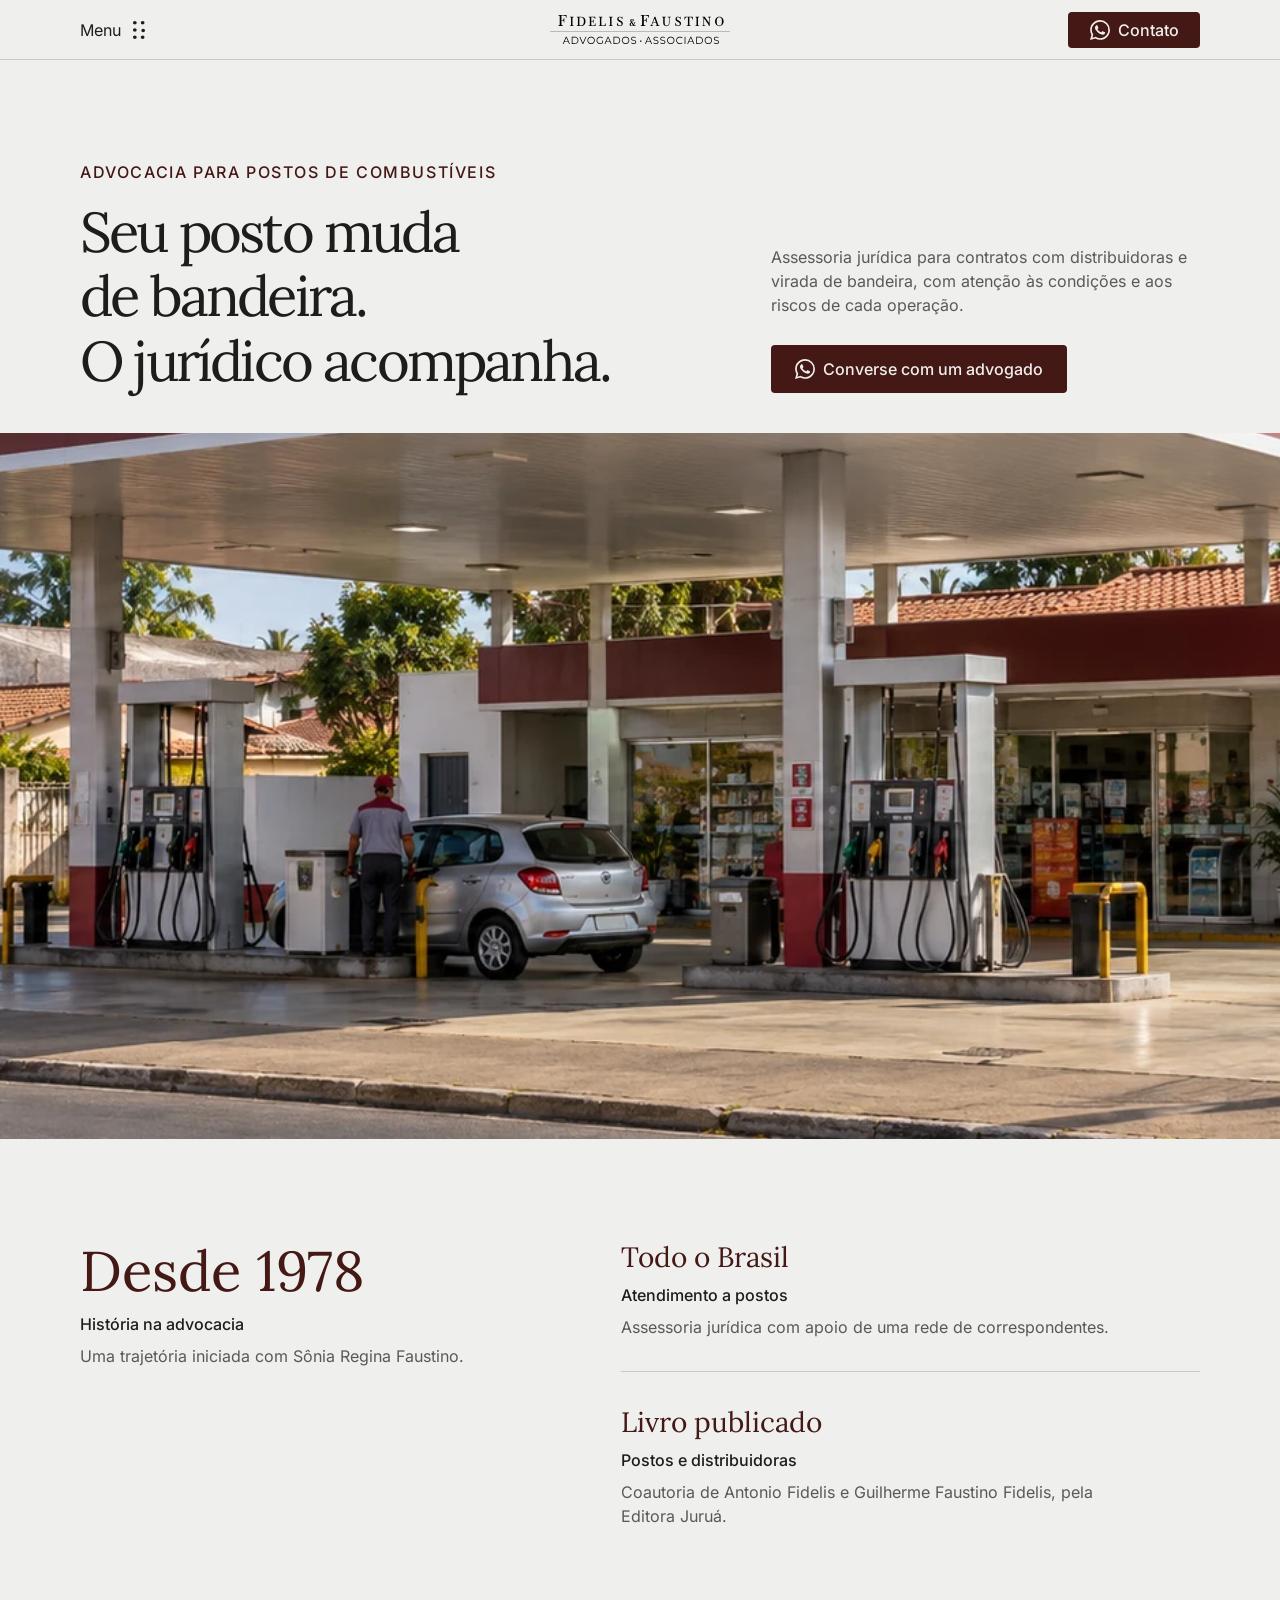
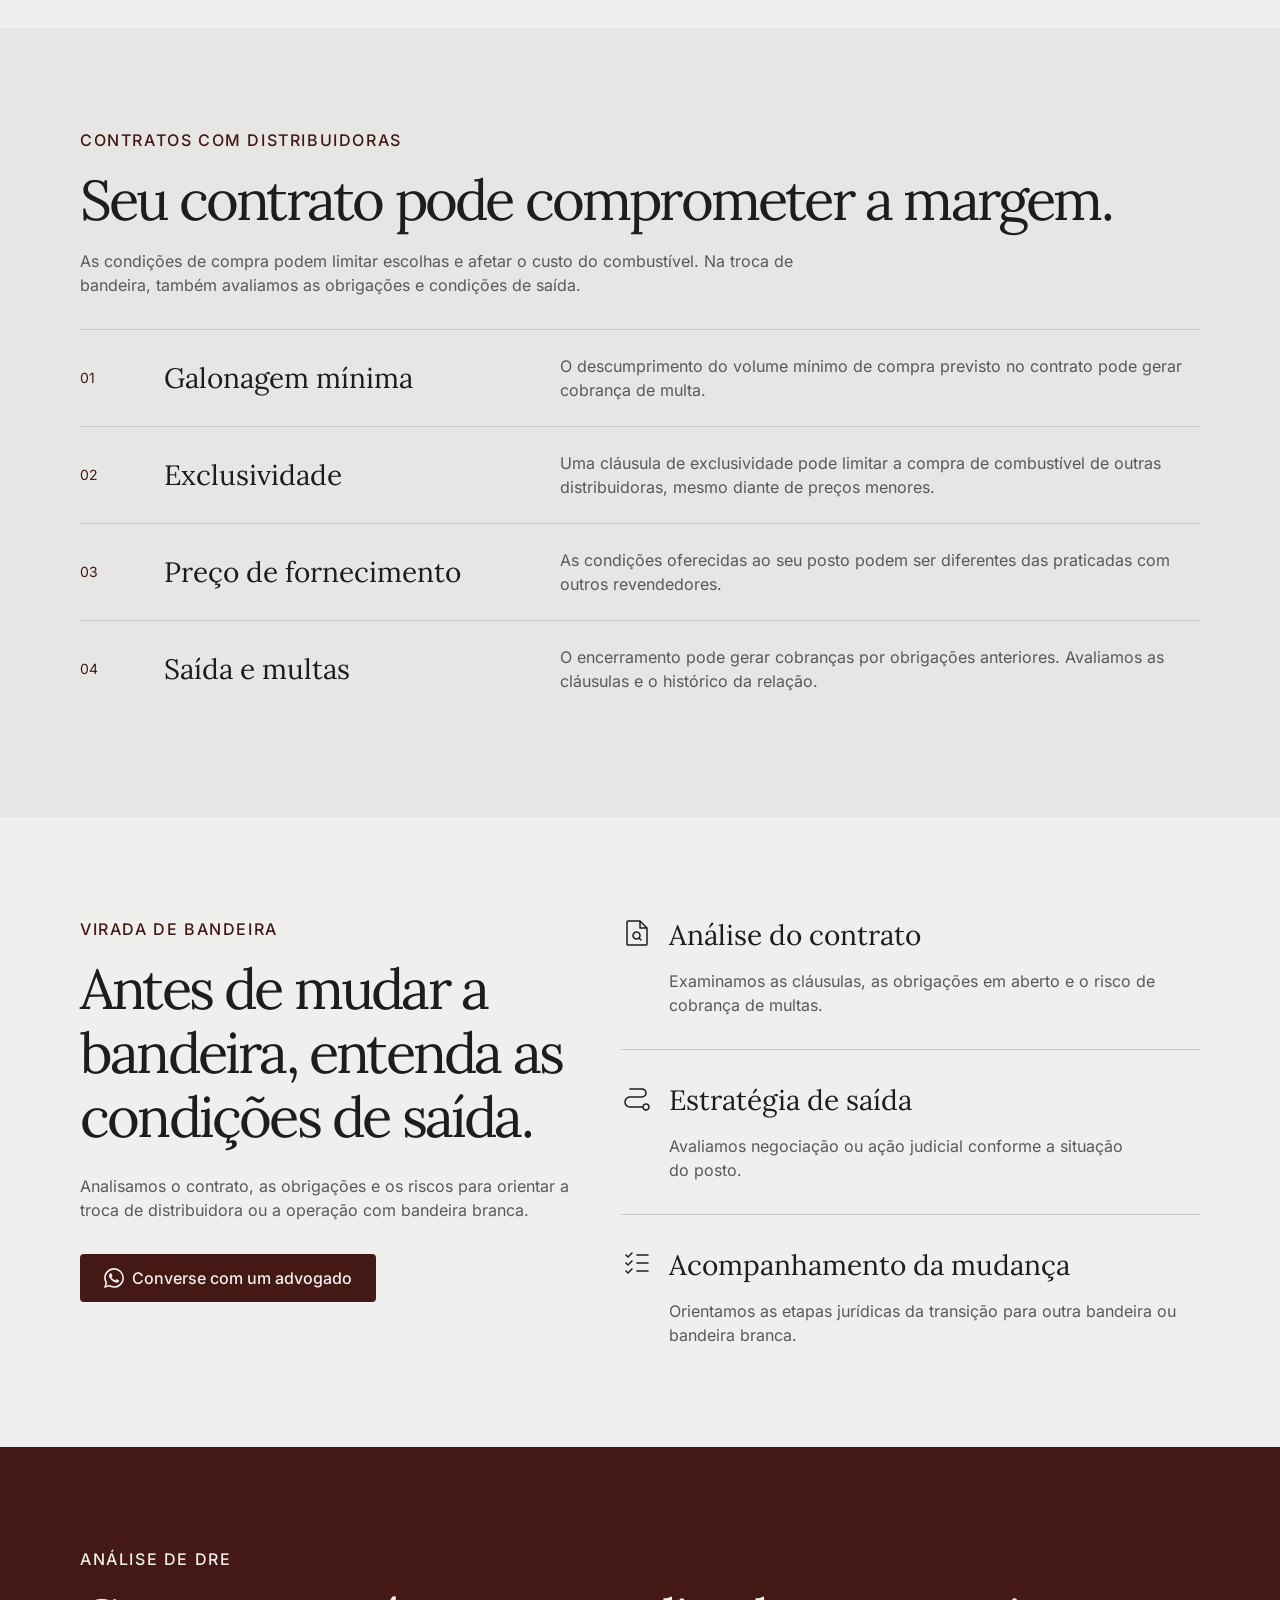
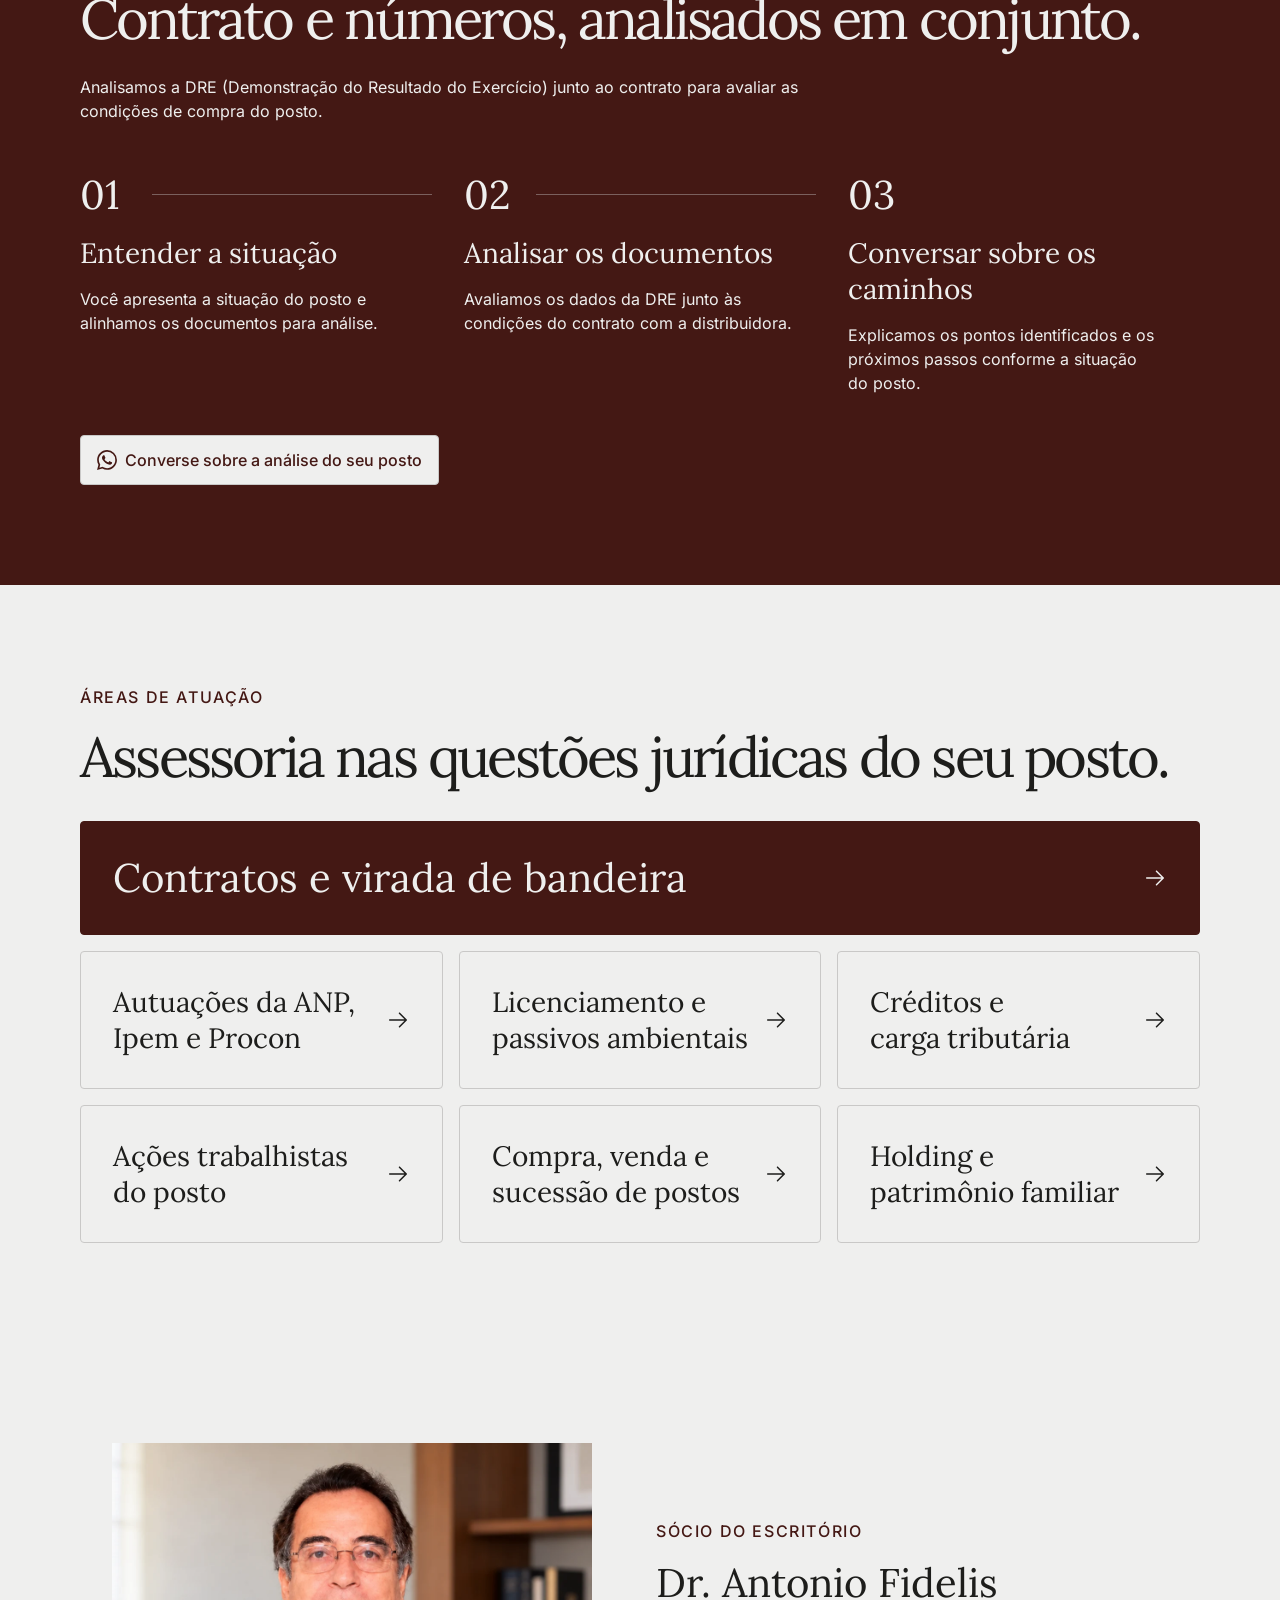
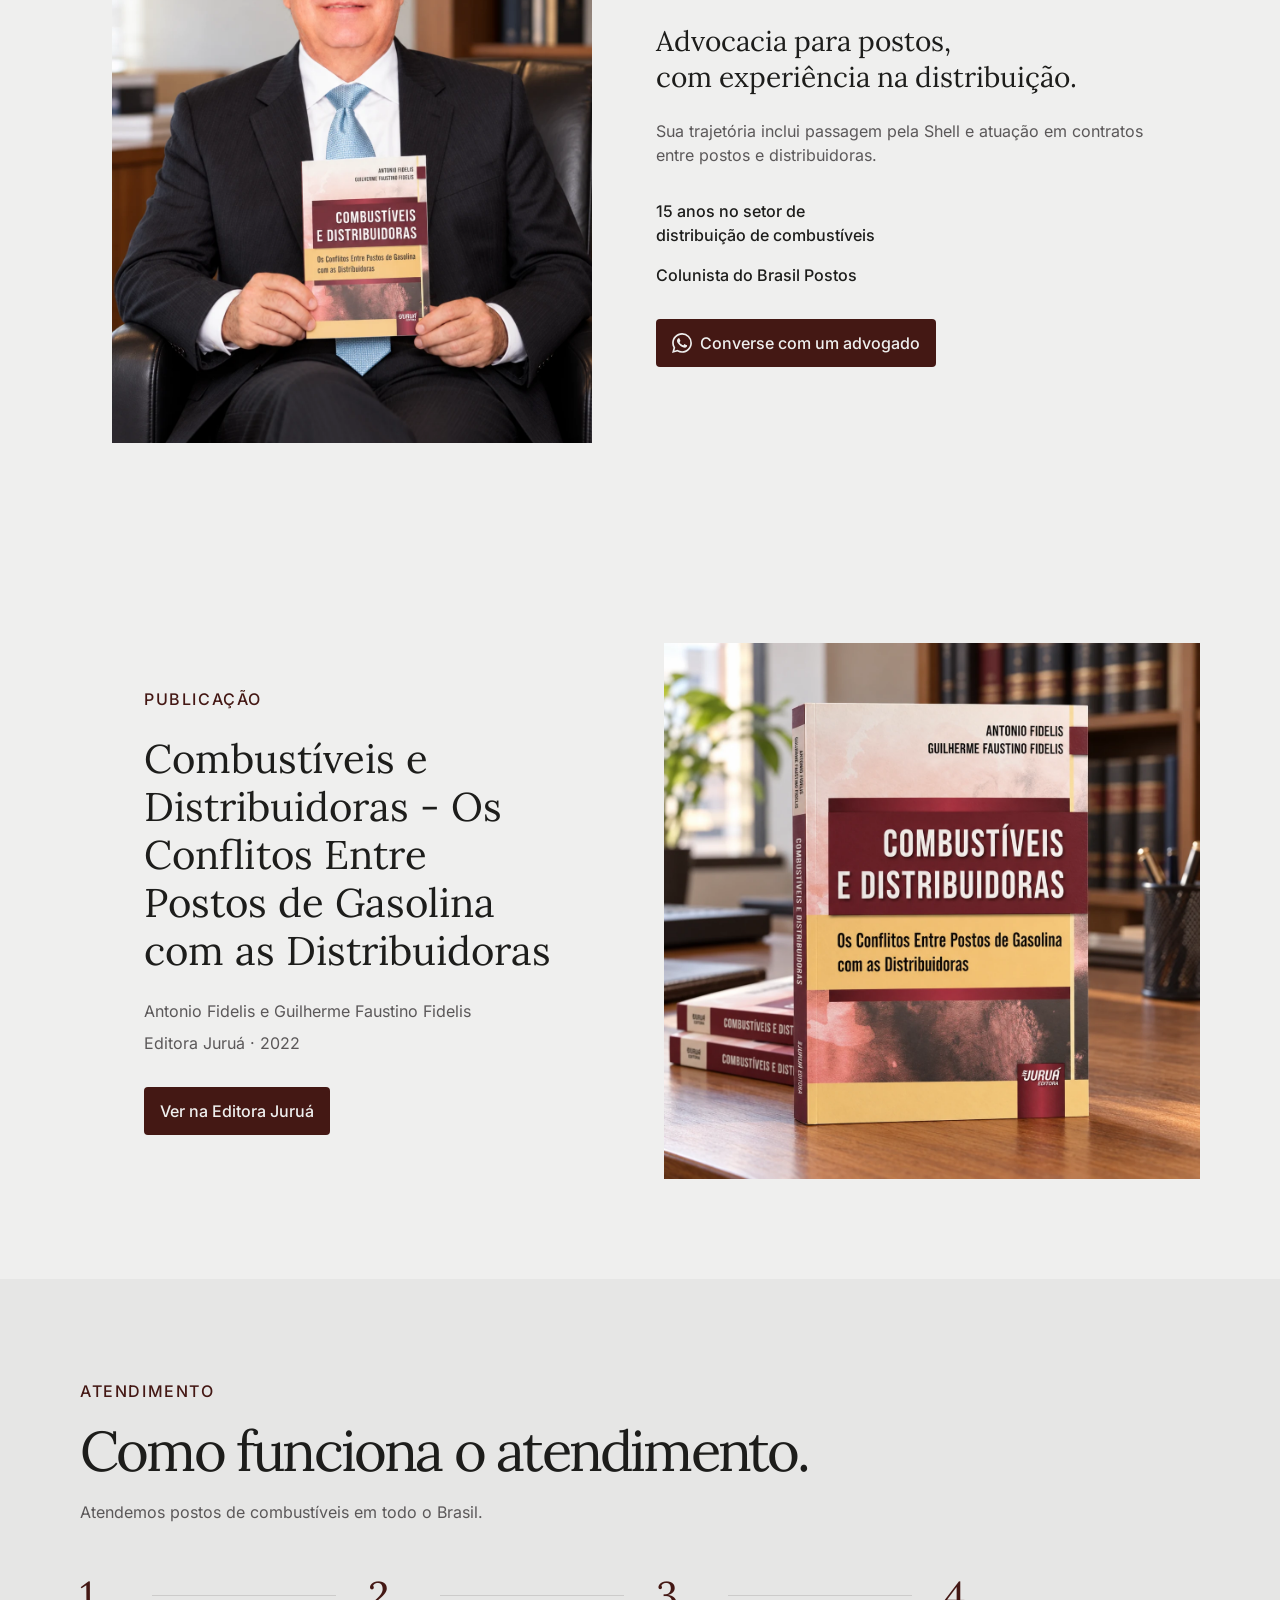
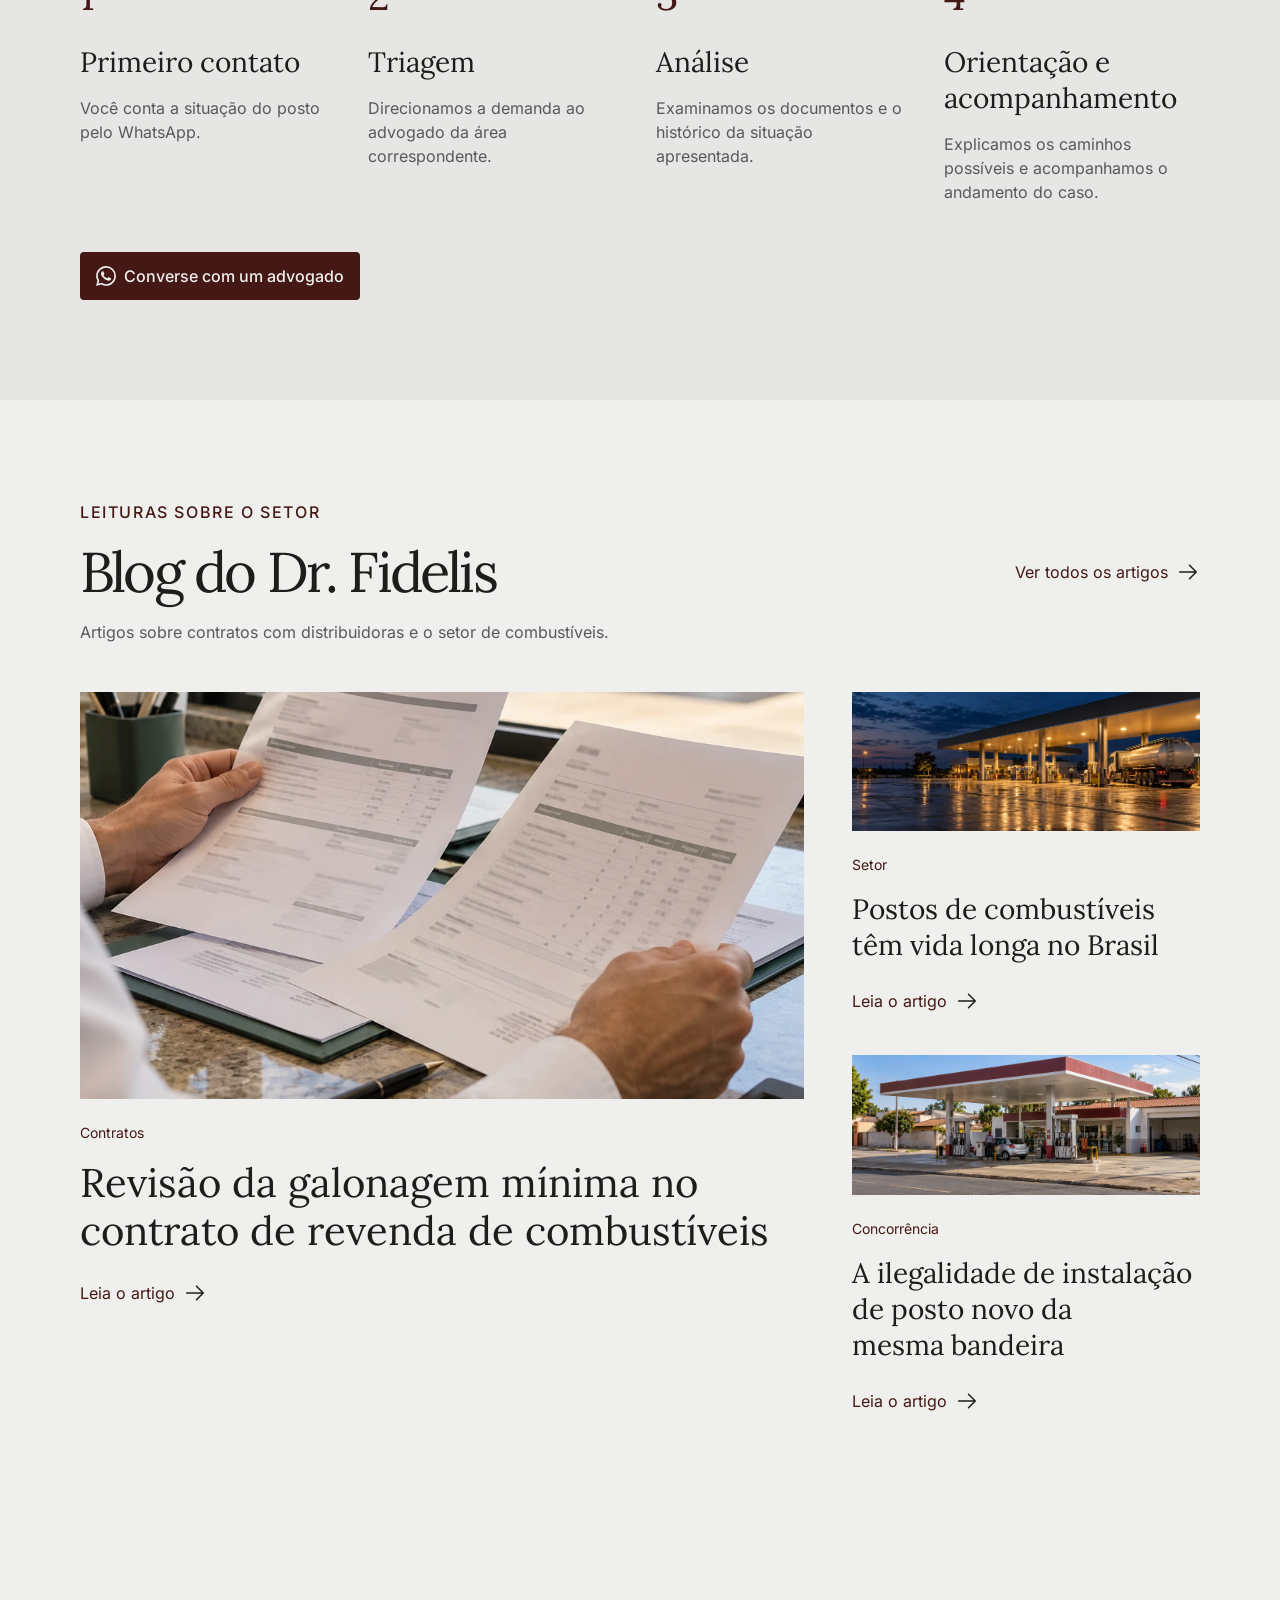
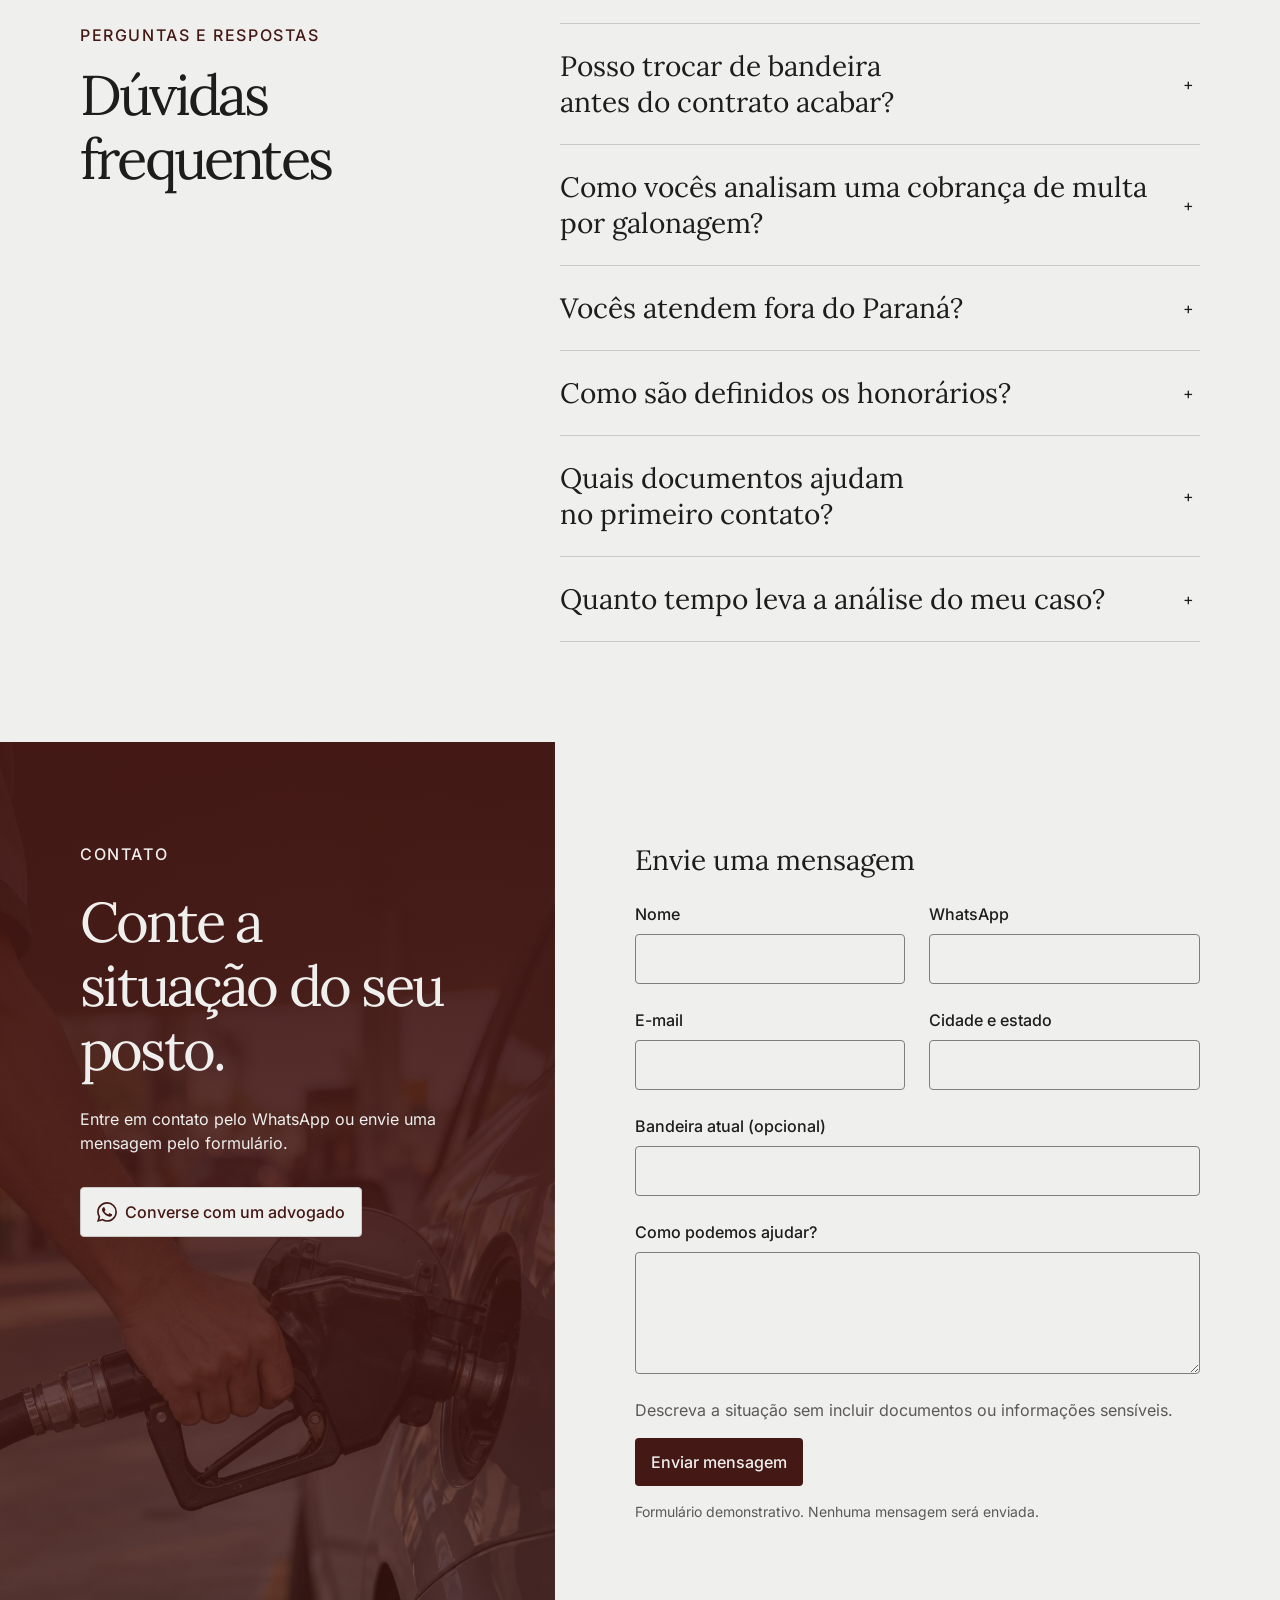
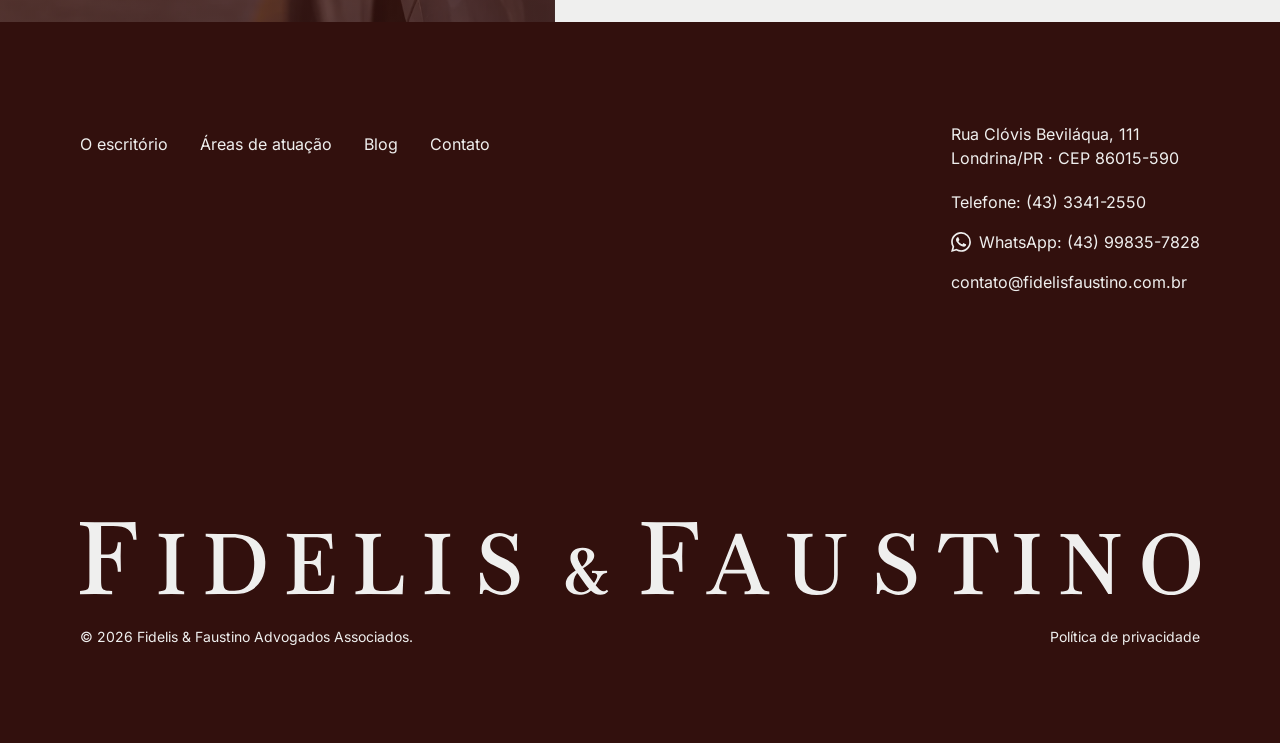
==== commit fd6320a5: "refactor: refine site copy and interface spacing" ====
--- a/index.html
+++ b/index.html
@@ -10,8 +10,8 @@
   <link rel="preload" href="assets/fonts/inter-400.ttf" as="font" type="font/ttf" crossorigin>
   <link rel="stylesheet" href="css/tailwind.css">
   <link rel="stylesheet" href="design_system/tokens.css">
-  <link rel="stylesheet" href="css/frontend-tokens.css">
-  <link rel="stylesheet" href="css/custom.css?v=d2b5f549e1b6">
+  <link rel="stylesheet" href="css/frontend-tokens.css?v=a23fc5f1d89c">
+  <link rel="stylesheet" href="css/custom.css?v=75cd3256c37d">
   <script src="js/main.js" defer></script>
 </head>
 <body>
@@ -93,13 +93,13 @@
         <div class="intro" data-reveal>
           <p class="eyebrow">CONTRATOS COM DISTRIBUIDORAS</p>
           <h2 id="contract-title" class="display">Seu contrato pode comprometer a margem.</h2>
-          <p class="body-secondary">As condições de compra podem limitar suas escolhas e afetar o custo do combustível. Na hora de trocar de bandeira, as obrigações e as condições de saída também precisam ser avaliadas.</p>
+          <p class="body-secondary">As condições de compra podem limitar escolhas e afetar o custo do combustível. Na troca de bandeira, também avaliamos as obrigações e condições de saída.</p>
         </div>
         <ol class="contract-list" data-reveal>
-          <li class="contract-row"><span class="contract-number" aria-hidden="true">01</span><h3 class="subheading">Galonagem mínima</h3><p class="body-secondary">Se o contrato prevê um volume mínimo de compra, o descumprimento pode gerar cobrança de multa.</p></li>
+          <li class="contract-row"><span class="contract-number" aria-hidden="true">01</span><h3 class="subheading">Galonagem mínima</h3><p class="body-secondary">O descumprimento do volume mínimo de compra previsto no contrato pode gerar cobrança de multa.</p></li>
           <li class="contract-row"><span class="contract-number" aria-hidden="true">02</span><h3 class="subheading">Exclusividade</h3><p class="body-secondary">Uma cláusula de exclusividade pode limitar a compra de combustível de outras distribuidoras, mesmo diante de preços menores.</p></li>
           <li class="contract-row"><span class="contract-number" aria-hidden="true">03</span><h3 class="subheading">Preço de fornecimento</h3><p class="body-secondary">As condições oferecidas ao seu posto podem ser diferentes das praticadas com outros revendedores.</p></li>
-          <li class="contract-row"><span class="contract-number" aria-hidden="true">04</span><h3 class="subheading">Saída e multas</h3><p class="body-secondary">O encerramento do contrato pode trazer cobranças por obrigações anteriores. É preciso avaliar as cláusulas e o histórico da relação.</p></li>
+          <li class="contract-row"><span class="contract-number" aria-hidden="true">04</span><h3 class="subheading">Saída e multas</h3><p class="body-secondary">O encerramento pode gerar cobranças por obrigações anteriores. Avaliamos as cláusulas e o histórico da relação.</p></li>
         </ol>
       </div>
     </section>
@@ -109,14 +109,14 @@
         <div class="stack service-copy" data-reveal>
           <div class="intro">
             <div class="intro intro-title"><p class="eyebrow">VIRADA DE BANDEIRA</p><h2 id="service-title" class="display">Antes de mudar a bandeira, entenda as condições de saída.</h2></div>
-            <p class="body-secondary">Trocar de distribuidora ou operar com bandeira branca exige atenção ao contrato atual. Analisamos as obrigações e os riscos para orientar cada etapa da mudança.</p>
+            <p class="body-secondary">Analisamos o contrato, as obrigações e os riscos para orientar a troca de distribuidora ou a operação com bandeira branca.</p>
           </div>
           <a href="#contato" class="button button-primary-width"><i class="whatsapp-icon" aria-hidden="true"></i>Converse com um advogado</a>
         </div>
         <div class="service-list" data-reveal>
           <div class="service-point"><img src="assets/figma/imgFfIconPhosphorLightFileMagnifyingGlass.svg" alt="" width="32" height="32"><div><h3 class="subheading">Análise do contrato</h3><p class="body-secondary">Examinamos as cláusulas, as obrigações em aberto e o risco de cobrança de multas.</p></div></div>
-          <div class="service-point"><img src="assets/figma/imgIcon.svg" alt="" width="32" height="32"><div><h3 class="subheading">Estratégia de saída</h3><p class="body-secondary">Avaliamos as possibilidades de negociação ou ação judicial conforme a situação do posto.</p></div></div>
-          <div class="service-point"><img src="assets/figma/imgIcon1.svg" alt="" width="32" height="32"><div><h3 class="subheading">Acompanhamento da mudança</h3><p class="body-secondary">Orientamos as etapas jurídicas da transição para a nova bandeira ou para a operação com bandeira branca.</p></div></div>
+          <div class="service-point"><img src="assets/figma/imgIcon.svg" alt="" width="32" height="32"><div><h3 class="subheading">Estratégia de saída</h3><p class="body-secondary">Avaliamos negociação ou ação judicial conforme a situação do posto.</p></div></div>
+          <div class="service-point"><img src="assets/figma/imgIcon1.svg" alt="" width="32" height="32"><div><h3 class="subheading">Acompanhamento da mudança</h3><p class="body-secondary">Orientamos as etapas jurídicas da transição para outra bandeira ou bandeira branca.</p></div></div>
         </div>
       </div>
     </section>
@@ -125,12 +125,12 @@
       <div class="container stack">
         <div class="intro" data-reveal>
           <div class="dre-heading"><p class="eyebrow">ANÁLISE DE DRE</p><h2 id="dre-title" class="display">Contrato e números, analisados em conjunto.</h2></div>
-          <p>A leitura do DRE (Demonstração do Resultado do Exercício) junto ao contrato ajuda a avaliar as condições de compra e os pontos que merecem atenção.</p>
+          <p>Analisamos a DRE (Demonstração do Resultado do Exercício) junto ao contrato para avaliar as condições de compra do posto.</p>
         </div>
         <ol class="step-grid grid" data-reveal>
-          <li class="step"><div class="step-number-row"><span class="step-number" aria-hidden="true">01</span><img class="step-line" src="assets/figma/imgContinuidade.svg" alt="" width="333" height="1"></div><h3 class="subheading">Entender a situação</h3><p>Você apresenta a situação do posto e alinhamos os documentos necessários para a análise.</p></li>
-          <li class="step"><div class="step-number-row"><span class="step-number" aria-hidden="true">02</span><img class="step-line" src="assets/figma/imgContinuidade.svg" alt="" width="333" height="1"></div><h3 class="subheading">Analisar os documentos</h3><p>Avaliamos os dados do DRE junto às condições do contrato com a distribuidora.</p></li>
-          <li class="step"><div class="step-number-row"><span class="step-number" aria-hidden="true">03</span></div><h3 class="subheading">Conversar sobre os caminhos</h3><p>Explicamos os pontos identificados e discutimos os próximos passos conforme a situação do posto.</p></li>
+          <li class="step"><div class="step-number-row"><span class="step-number" aria-hidden="true">01</span><img class="step-line" src="assets/figma/imgContinuidade.svg" alt="" width="333" height="1"></div><h3 class="subheading">Entender a situação</h3><p>Você apresenta a situação do posto e alinhamos os documentos para análise.</p></li>
+          <li class="step"><div class="step-number-row"><span class="step-number" aria-hidden="true">02</span><img class="step-line" src="assets/figma/imgContinuidade.svg" alt="" width="333" height="1"></div><h3 class="subheading">Analisar os documentos</h3><p>Avaliamos os dados da DRE junto às condições do contrato com a distribuidora.</p></li>
+          <li class="step"><div class="step-number-row"><span class="step-number" aria-hidden="true">03</span></div><h3 class="subheading">Conversar sobre os caminhos</h3><p>Explicamos os pontos identificados e os próximos passos conforme a situação do posto.</p></li>
         </ol>
         <a href="#contato" class="button button-secondary" data-contact-topic="Análise de DRE" data-reveal><i class="whatsapp-icon" aria-hidden="true"></i>Converse sobre a análise do seu posto</a>
       </div>
@@ -157,7 +157,7 @@
         <div class="stack profile-copy" data-reveal>
           <div class="intro">
             <div class="profile-name"><p class="eyebrow">SÓCIO DO ESCRITÓRIO</p><h2 id="profile-title" class="heading">Dr. Antonio Fidelis</h2><p class="subheading">Advocacia para postos,<br>com experiência na distribuição.</p></div>
-            <p class="body-secondary">Sua trajetória inclui passagem pela Shell e atuação em contratos entre postos e distribuidoras. Também assina artigos sobre questões jurídicas do setor.</p>
+            <p class="body-secondary">Sua trajetória inclui passagem pela Shell e atuação em contratos entre postos e distribuidoras.</p>
           </div>
           <div class="profile-credentials">
             <div class="credentials-copy medium"><p>15 anos no setor de<br>distribuição de combustíveis</p><p>Colunista do Brasil Postos</p></div>
@@ -184,9 +184,9 @@
       <div class="container stack">
         <div class="intro" data-reveal><p class="eyebrow">ATENDIMENTO</p><h2 id="attendance-title" class="display">Como funciona o atendimento.</h2><p class="body-secondary">Atendemos postos de combustíveis em todo o Brasil.</p></div>
         <ol class="step-grid grid" data-reveal>
-          <li class="step"><div class="step-number-row"><span class="step-number" aria-hidden="true">1</span><img class="step-line" src="assets/figma/imgContinuidadeDoPercurso.svg" alt="" width="240" height="1"></div><div class="step-copy"><h3 class="subheading">Primeiro contato</h3><p class="body-secondary">Você entra em contato pelo WhatsApp e conta a situação do posto.</p></div></li>
+          <li class="step"><div class="step-number-row"><span class="step-number" aria-hidden="true">1</span><img class="step-line" src="assets/figma/imgContinuidadeDoPercurso.svg" alt="" width="240" height="1"></div><div class="step-copy"><h3 class="subheading">Primeiro contato</h3><p class="body-secondary">Você conta a situação do posto pelo WhatsApp.</p></div></li>
           <li class="step"><div class="step-number-row"><span class="step-number" aria-hidden="true">2</span><img class="step-line" src="assets/figma/imgContinuidadeDoPercurso.svg" alt="" width="240" height="1"></div><div class="step-copy"><h3 class="subheading">Triagem</h3><p class="body-secondary">Direcionamos a demanda ao advogado da área correspondente.</p></div></li>
-          <li class="step"><div class="step-number-row"><span class="step-number" aria-hidden="true">3</span><img class="step-line" src="assets/figma/imgContinuidadeDoPercurso.svg" alt="" width="240" height="1"></div><div class="step-copy"><h3 class="subheading">Análise</h3><p class="body-secondary">Examinamos os documentos necessários e o histórico da situação apresentada.</p></div></li>
+          <li class="step"><div class="step-number-row"><span class="step-number" aria-hidden="true">3</span><img class="step-line" src="assets/figma/imgContinuidadeDoPercurso.svg" alt="" width="240" height="1"></div><div class="step-copy"><h3 class="subheading">Análise</h3><p class="body-secondary">Examinamos os documentos e o histórico da situação apresentada.</p></div></li>
           <li class="step"><div class="step-number-row"><span class="step-number" aria-hidden="true">4</span></div><div class="step-copy"><h3 class="subheading">Orientação e acompanhamento</h3><p class="body-secondary">Explicamos os caminhos possíveis e acompanhamos o andamento do caso.</p></div></li>
         </ol>
         <a href="#contato" class="button" data-reveal><i class="whatsapp-icon" aria-hidden="true"></i>Converse com um advogado</a>
@@ -196,7 +196,7 @@
     <section id="blog" class="section blog" aria-labelledby="blog-title" data-section="10" data-figma-node="121:198">
       <div class="container stack">
         <div class="blog-header" data-reveal>
-          <div class="intro"><p class="eyebrow">LEITURAS SOBRE O SETOR</p><h2 id="blog-title" class="display">Blog do Dr. Fidelis</h2><p class="body-secondary">Artigos sobre contratos com distribuidoras e temas do setor de combustíveis.</p></div>
+          <div class="intro"><p class="eyebrow">LEITURAS SOBRE O SETOR</p><h2 id="blog-title" class="display">Blog do Dr. Fidelis</h2><p class="body-secondary">Artigos sobre contratos com distribuidoras e o setor de combustíveis.</p></div>
           <a class="text-link" href="blog.html">Ver todos os artigos<img src="assets/figma/imgFfIconPhosphorRegularArrowRight.svg" alt="" width="24" height="24"></a>
         </div>
         <div class="blog-grid grid">
@@ -223,11 +223,11 @@
         <div class="intro" data-reveal><p class="eyebrow">PERGUNTAS E RESPOSTAS</p><h2 id="faq-title" class="display">Dúvidas frequentes</h2></div>
         <div class="faq-grid grid" data-reveal>
           <details class="faq-item" name="faq"><summary>Posso trocar de bandeira<br>antes do contrato acabar?</summary><p>As condições de saída e os riscos precisam ser avaliados individualmente, considerando o contrato, os aditivos e o histórico da relação com a distribuidora.</p></details>
-          <details class="faq-item" name="faq"><summary>Como vocês analisam uma cobrança de multa por galonagem?</summary><p>Examinamos o contrato, eventuais aditivos, a cobrança recebida e o histórico de compras para entender a situação do posto.</p></details>
+          <details class="faq-item" name="faq"><summary>Como vocês analisam uma cobrança de multa por galonagem?</summary><p>Examinamos o contrato, eventuais aditivos, a cobrança e o histórico de compras do posto.</p></details>
           <details class="faq-item" name="faq"><summary>Vocês atendem fora do Paraná?</summary><p>Sim. Atendemos postos de combustíveis em todo o Brasil.</p></details>
-          <details class="faq-item" name="faq"><summary>Como são definidos os honorários?</summary><p>Os honorários são definidos conforme o escopo do trabalho e apresentados antes da contratação.</p></details>
+          <details class="faq-item" name="faq"><summary>Como são definidos os honorários?</summary><p>Os honorários variam conforme o escopo e são apresentados antes da contratação.</p></details>
           <details class="faq-item" name="faq"><summary>Quais documentos ajudam<br>no primeiro contato?</summary><p>Contrato com a distribuidora, aditivos e eventuais cobranças ajudam na conversa inicial. Documentos financeiros podem ser necessários conforme o caso.</p></details>
-          <details class="faq-item" name="faq"><summary>Quanto tempo leva a análise do meu caso?</summary><p>O prazo varia conforme o trabalho necessário, os documentos disponíveis e as etapas envolvidas.</p></details>
+          <details class="faq-item" name="faq"><summary>Quanto tempo leva a análise do meu caso?</summary><p>O prazo varia conforme o trabalho, os documentos disponíveis e as etapas envolvidas.</p></details>
         </div>
       </div>
     </section>
--- a/css/frontend-tokens.css
+++ b/css/frontend-tokens.css
@@ -45,6 +45,7 @@
   --size-focus-outline: var(--border-focus-width);
   --color-dialog-backdrop: rgb(29 29 27 / 0.45);
   --color-menu-rule: var(--color-border-default);
+  --color-border-control: var(--primitive-color-disabled-text);
   --layer-header: 20;
   --layer-menu: 19;
   --layer-skip-link: 40;
--- a/css/custom.css
+++ b/css/custom.css
@@ -118,7 +118,7 @@
 .attendance .step{gap:var(--space-lg)}
 .attendance .step-number{color:var(--color-text-accent)}
 .step-copy{display:flex;flex-direction:column;gap:var(--space-md)}
-.attendance .step h3{min-height:var(--size-step-title-min)}
+.attendance .step h3{min-height:var(--space-none)}
 .blog .stack{gap:var(--layout-gap-wide)}
 .blog-header{display:flex;justify-content:space-between;align-items:center;gap:var(--space-xl);width:100%}
 .blog-header>.intro{flex:1}
@@ -149,7 +149,7 @@
 .field{display:flex;flex-direction:column;gap:var(--space-sm);min-width:var(--space-none)}
 .field label{font-weight:var(--font-style-medium)}
 .field-wide{grid-column:1 / -1}
-.field input,.field textarea{width:100%;border:var(--border-width) solid var(--color-border-default);border-radius:var(--radius-control);padding:var(--space-header-y) var(--space-control-x);background:var(--color-bg-primary)}
+.field input,.field textarea{width:100%;border:var(--border-width) solid var(--color-border-control);border-radius:var(--radius-control);padding:var(--space-header-y) var(--space-control-x);background:var(--color-bg-primary)}
 .field input{min-height:var(--size-control-height)}
 .field textarea{min-height:var(--size-textarea-min);resize:vertical}
 .form-actions{display:flex;flex-direction:column;align-items:flex-start;gap:var(--space-md)}
@@ -286,6 +286,13 @@
 
 @media(max-width:47.999rem){.header-contact > span{font-size:var(--type-size-small)}.button{width:auto}.button-primary-width{min-width:var(--space-none)}}
 
+/* Keep the original brand readable when the three header controls stop fitting. */
+@media(max-width:22.5rem){
+  .header-inner{display:grid;grid-template-columns:var(--size-control-min-target) minmax(var(--space-none),1fr) var(--size-header-action);gap:var(--space-sm)}
+  .menu-trigger{width:var(--size-control-min-target)}
+  .header-brand{position:static;left:auto;transform:none;justify-self:center;width:min(100%,var(--size-brand-header-width));min-height:var(--size-control-min-target);display:flex;align-items:center}
+}
+
 .contact-invite{background-image:linear-gradient(180deg,var(--color-contact-photo-top),var(--color-contact-photo-mid) 48%,var(--color-contact-photo-bottom)),url('../assets/images/contact/fuel-attendant-v1.webp');background-size:cover;background-position:center bottom;min-height:var(--layout-contact-photo-min)}
 .faq-layout{display:grid;grid-template-columns:minmax(var(--space-none),var(--layout-faq-heading)) minmax(var(--space-none),1fr);gap:var(--layout-gap-wide);align-items:start}
 .faq-layout .intro{position:sticky;top:var(--size-scroll-offset)}
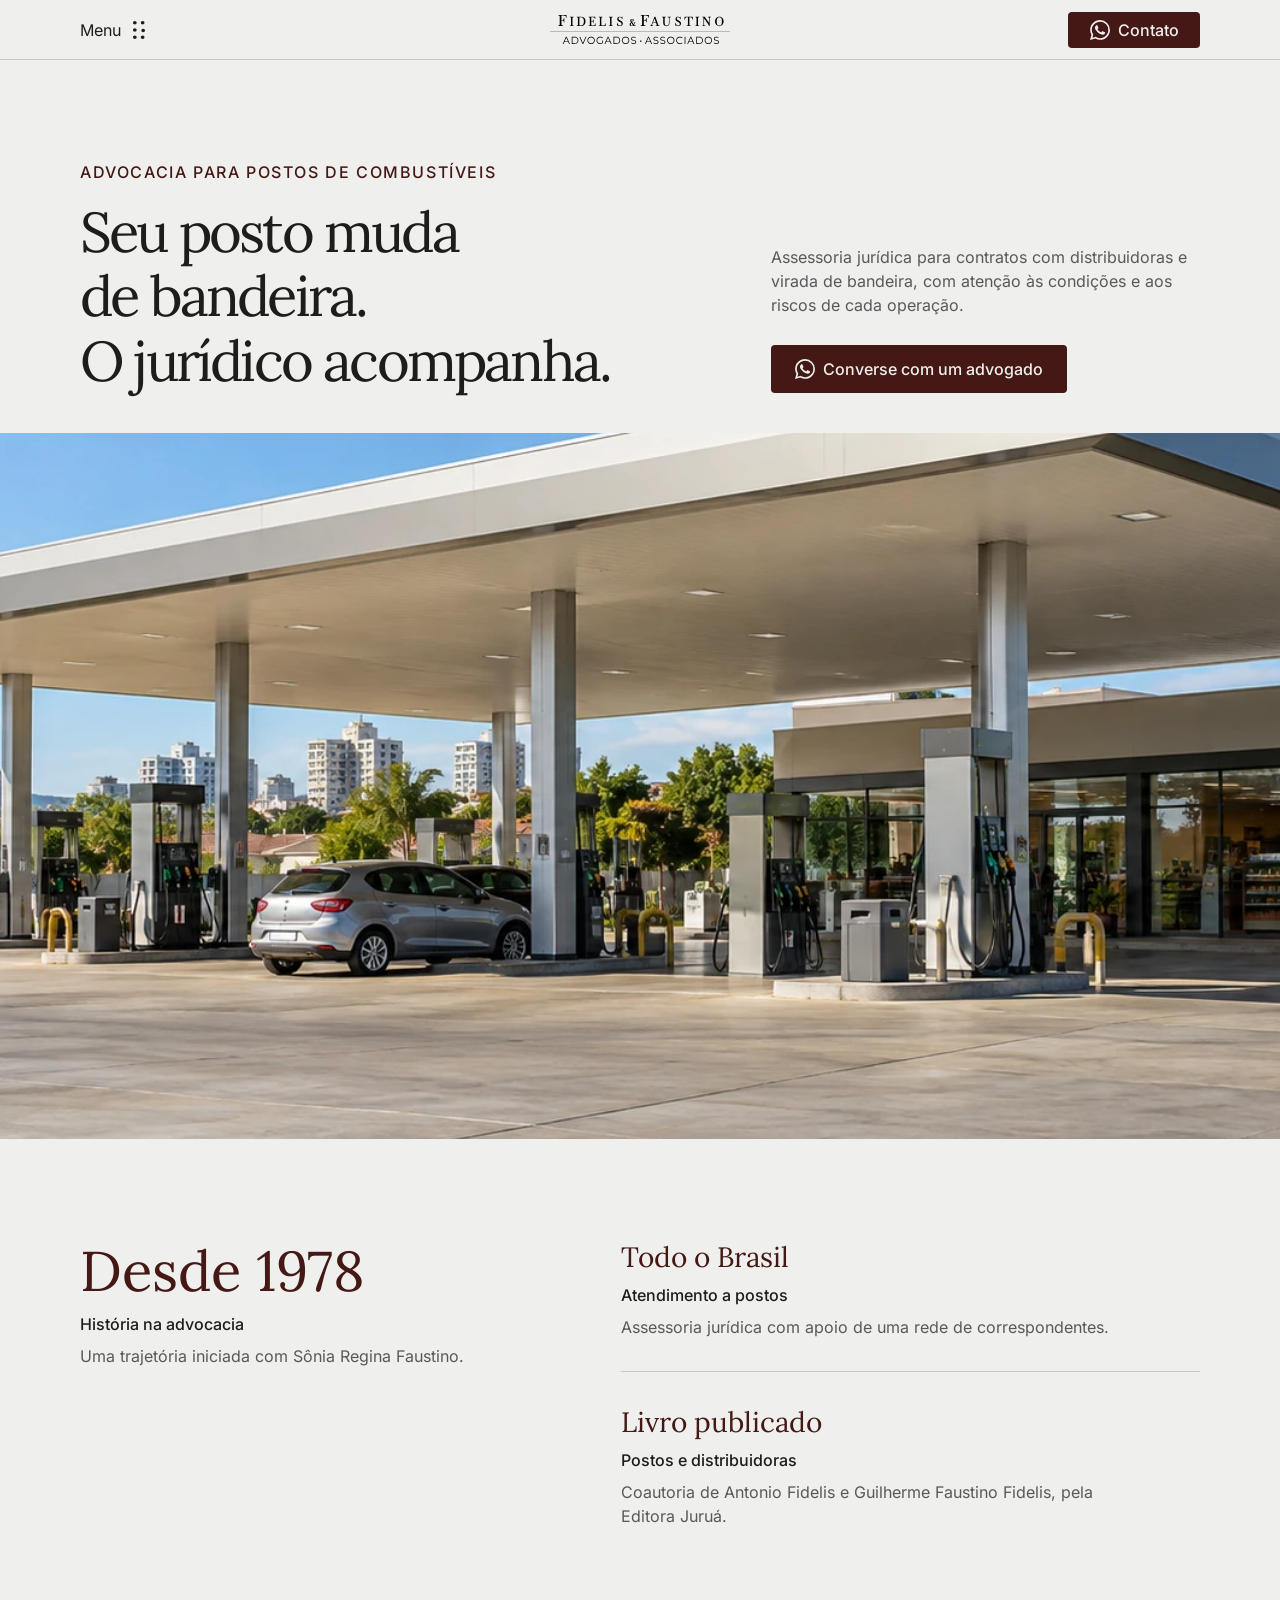
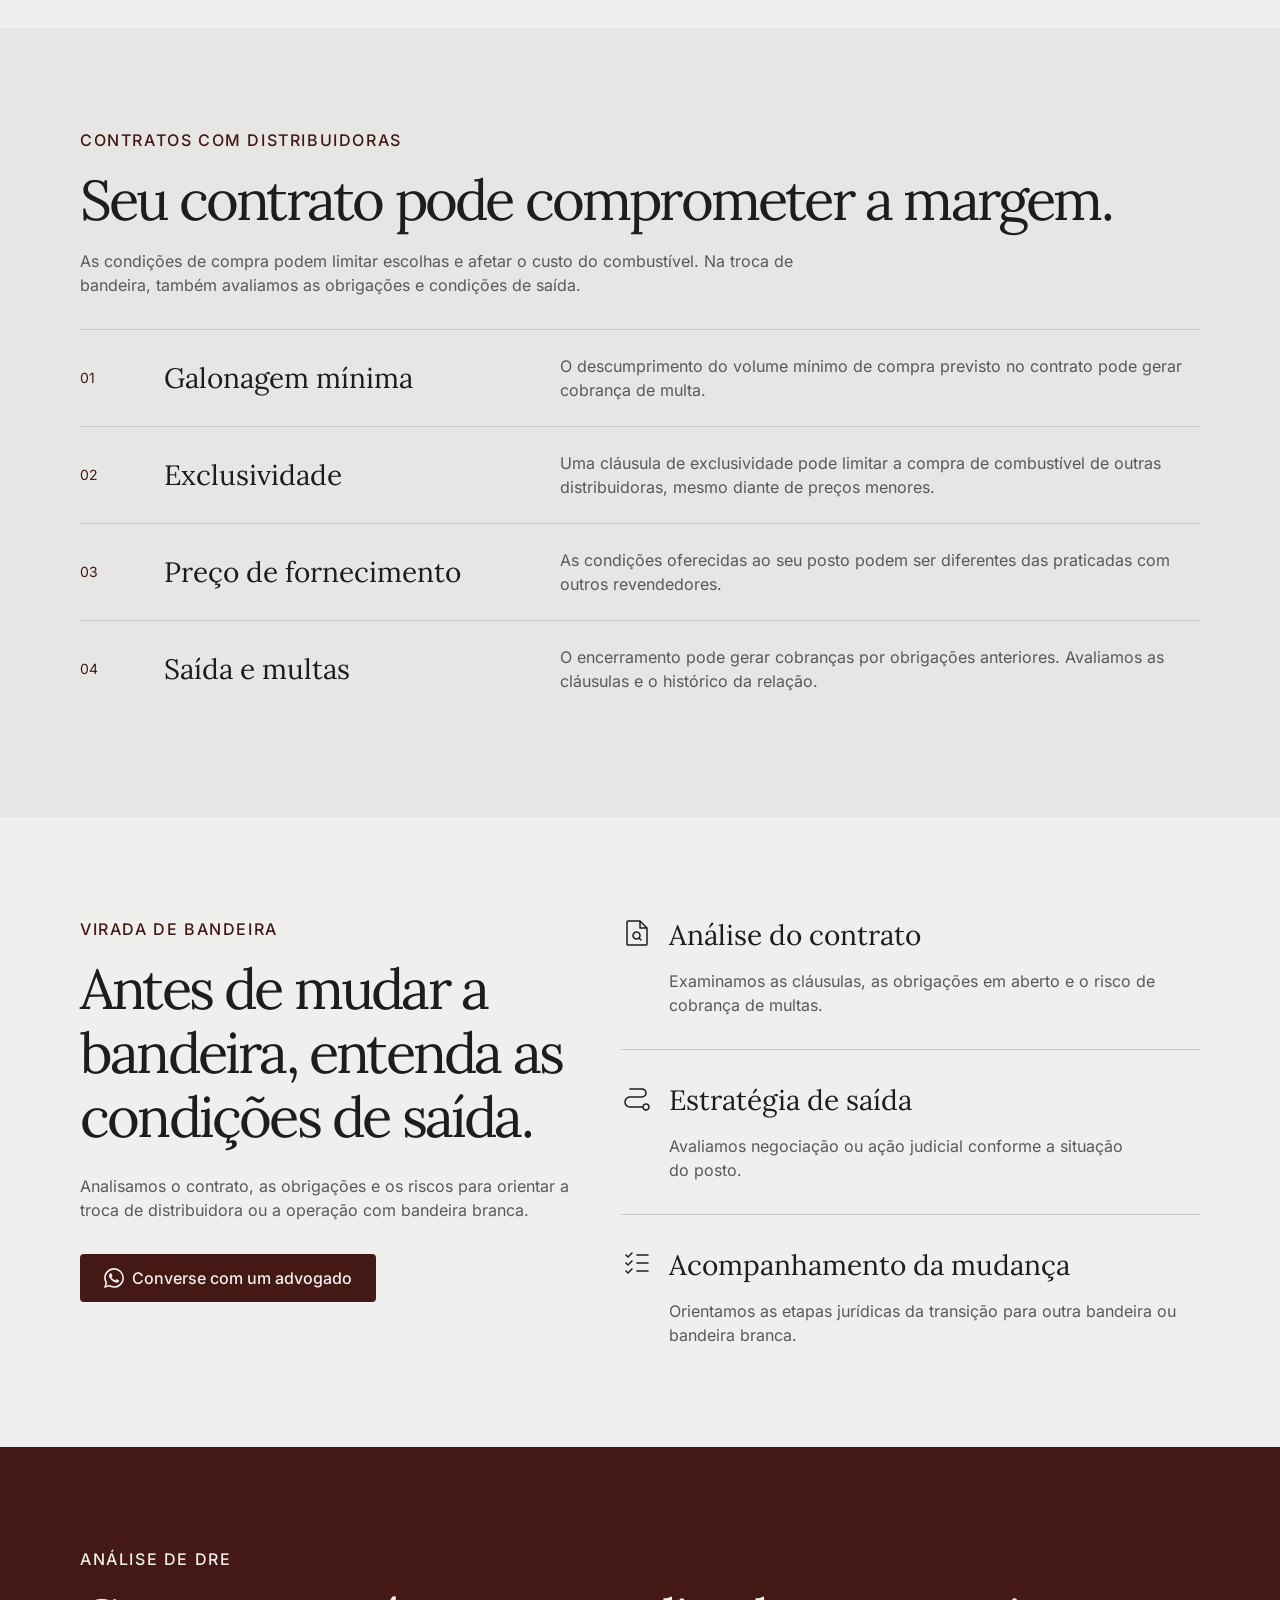
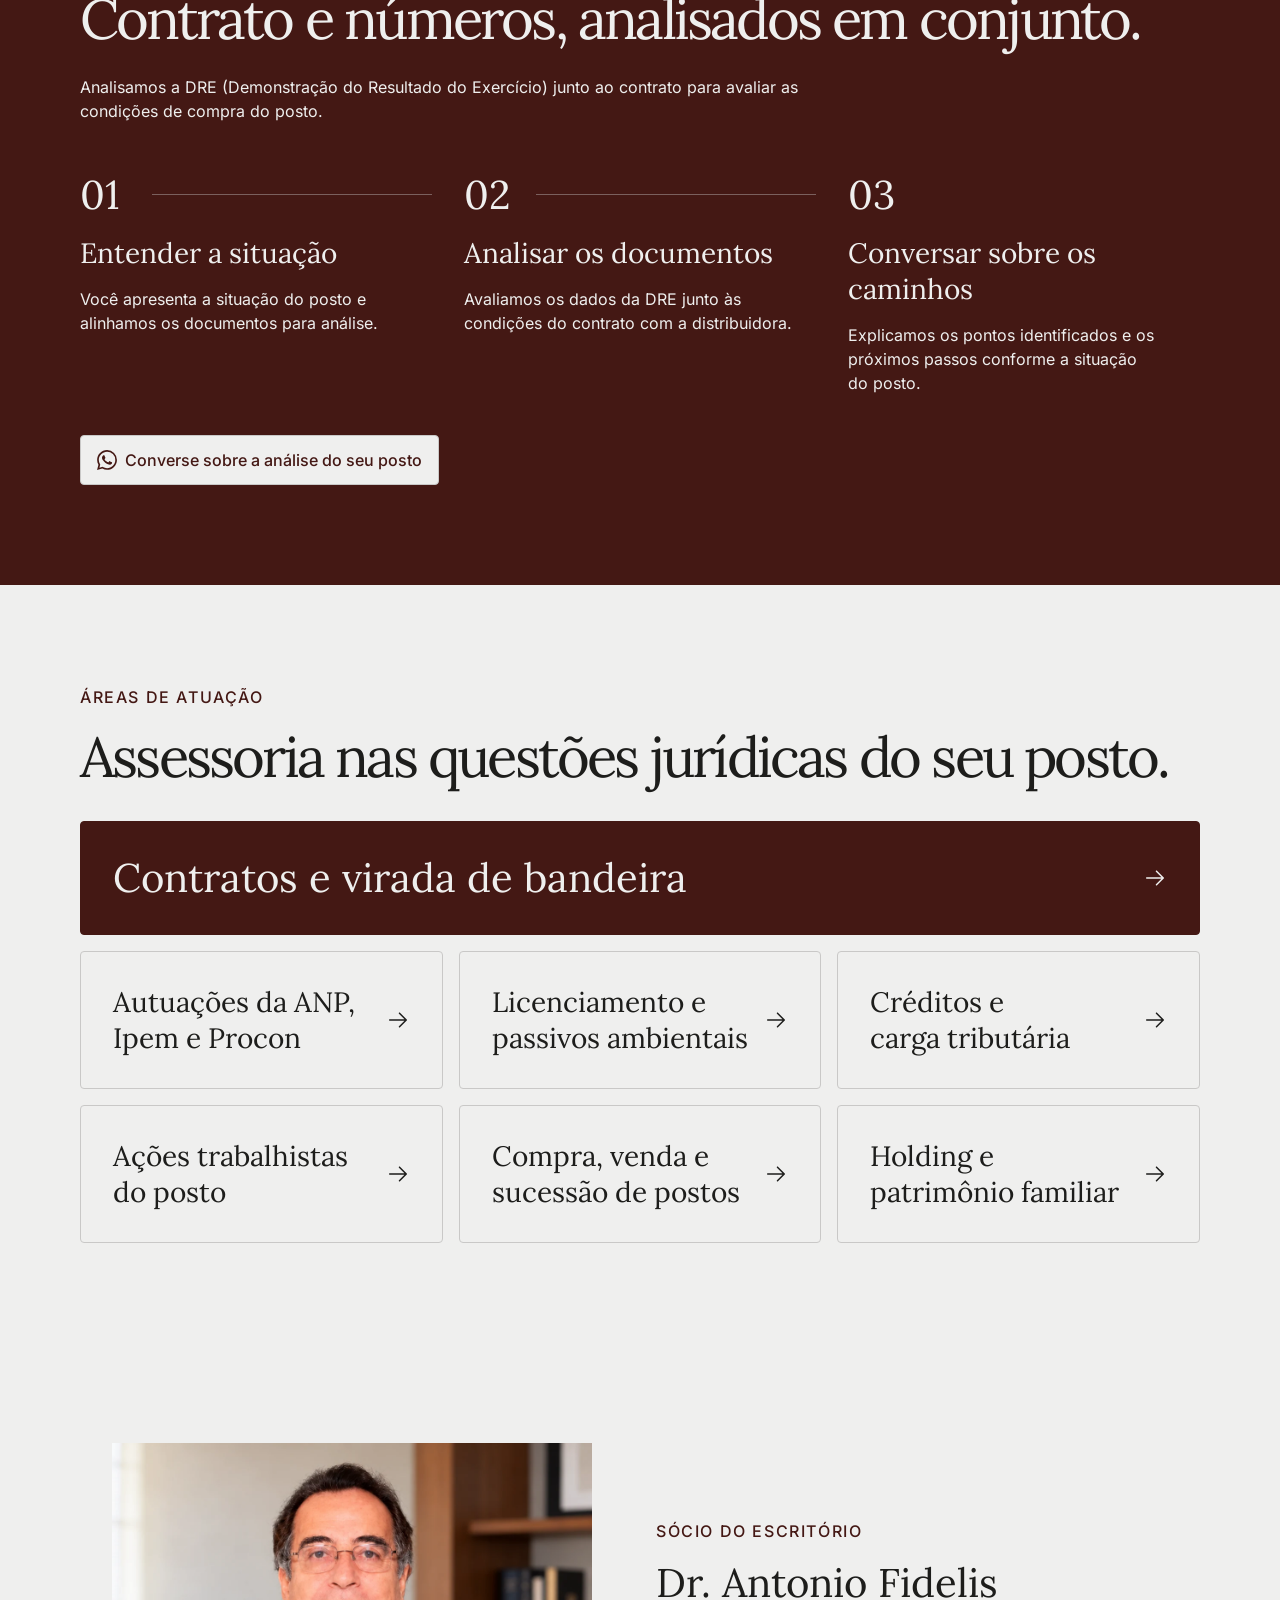
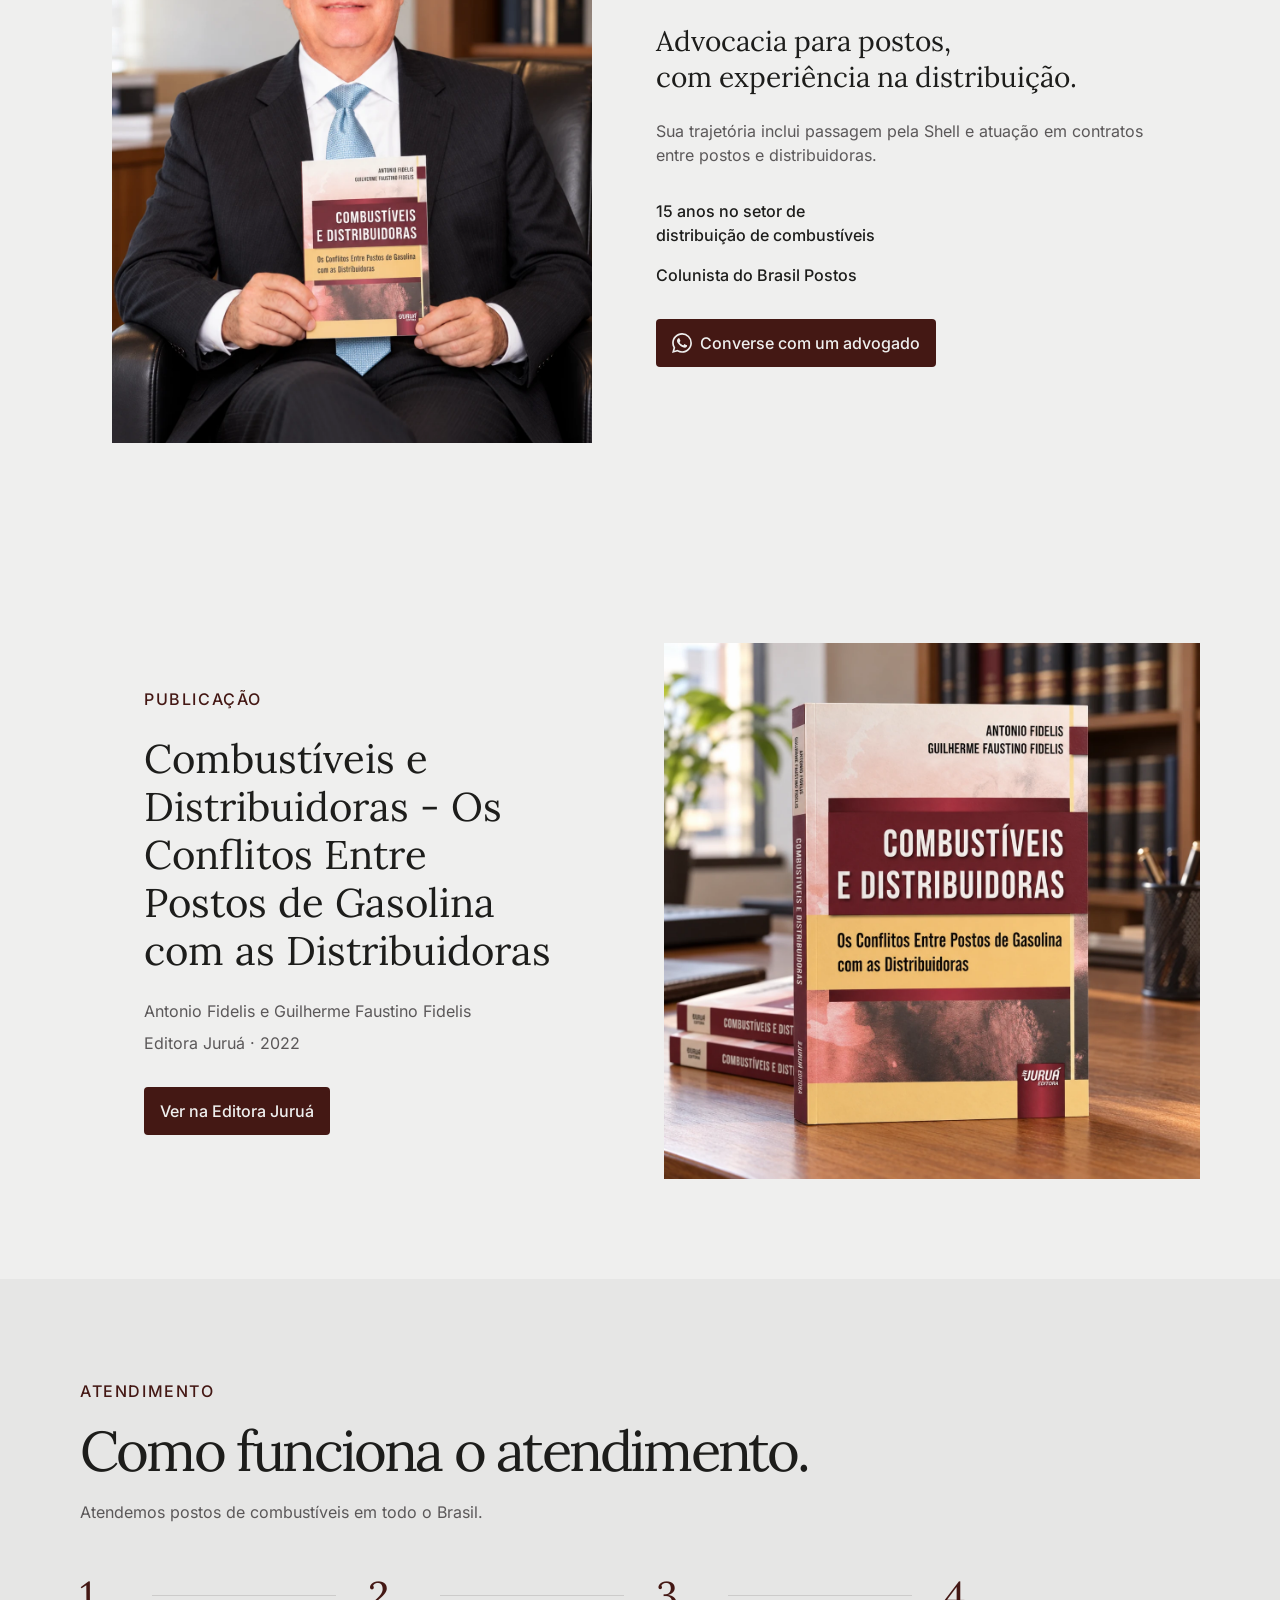
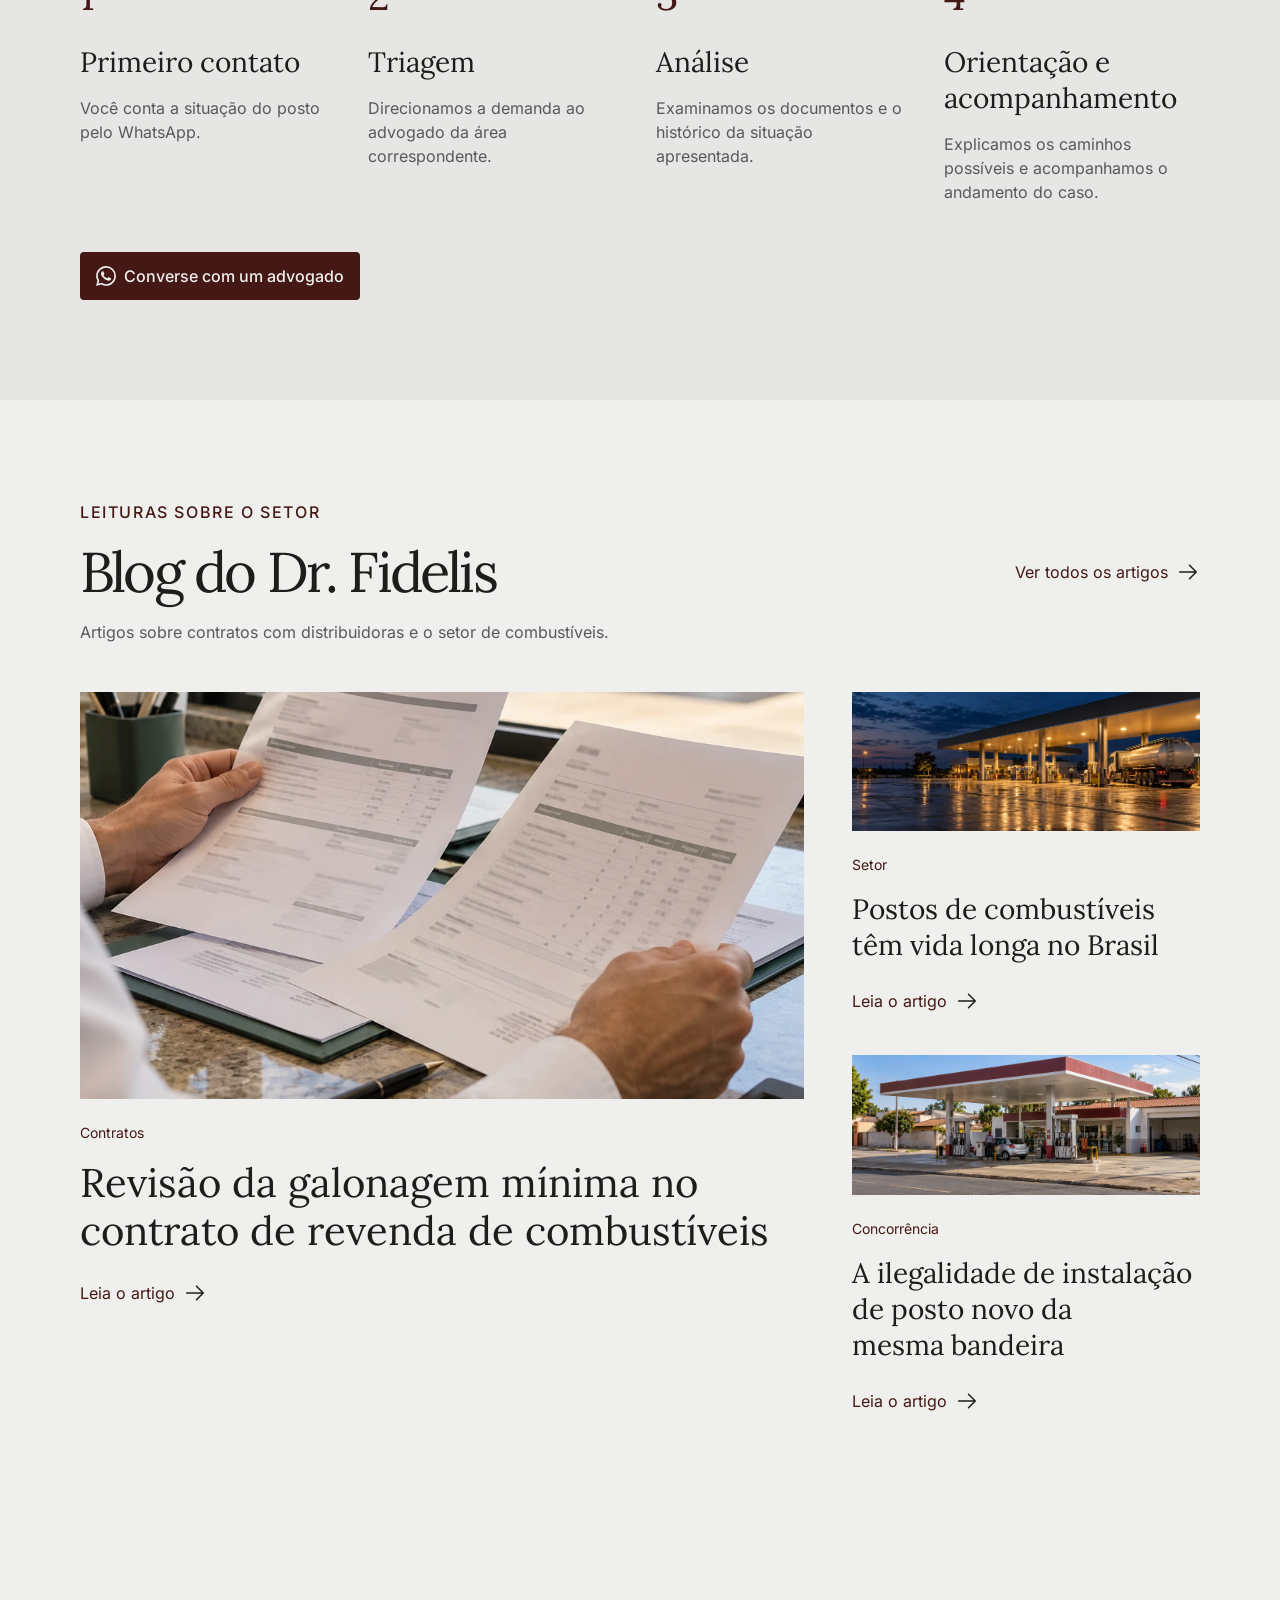
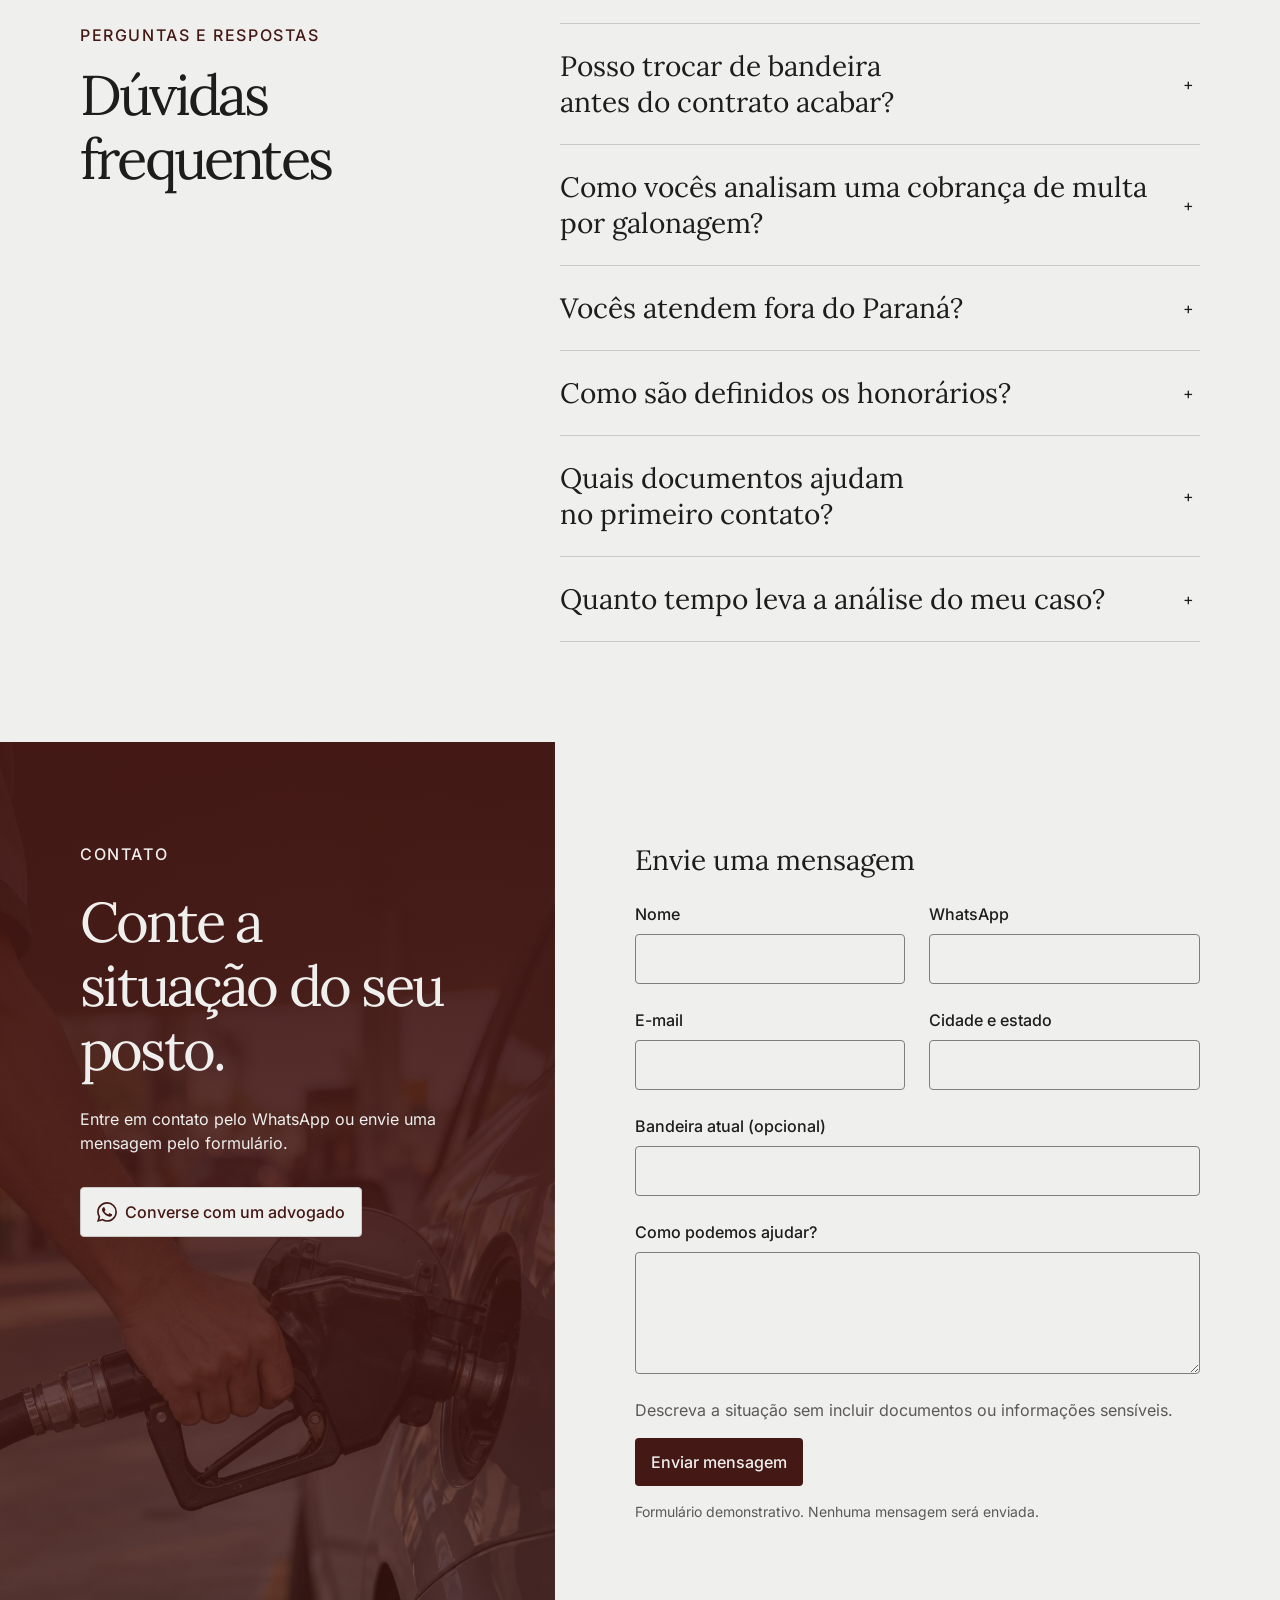
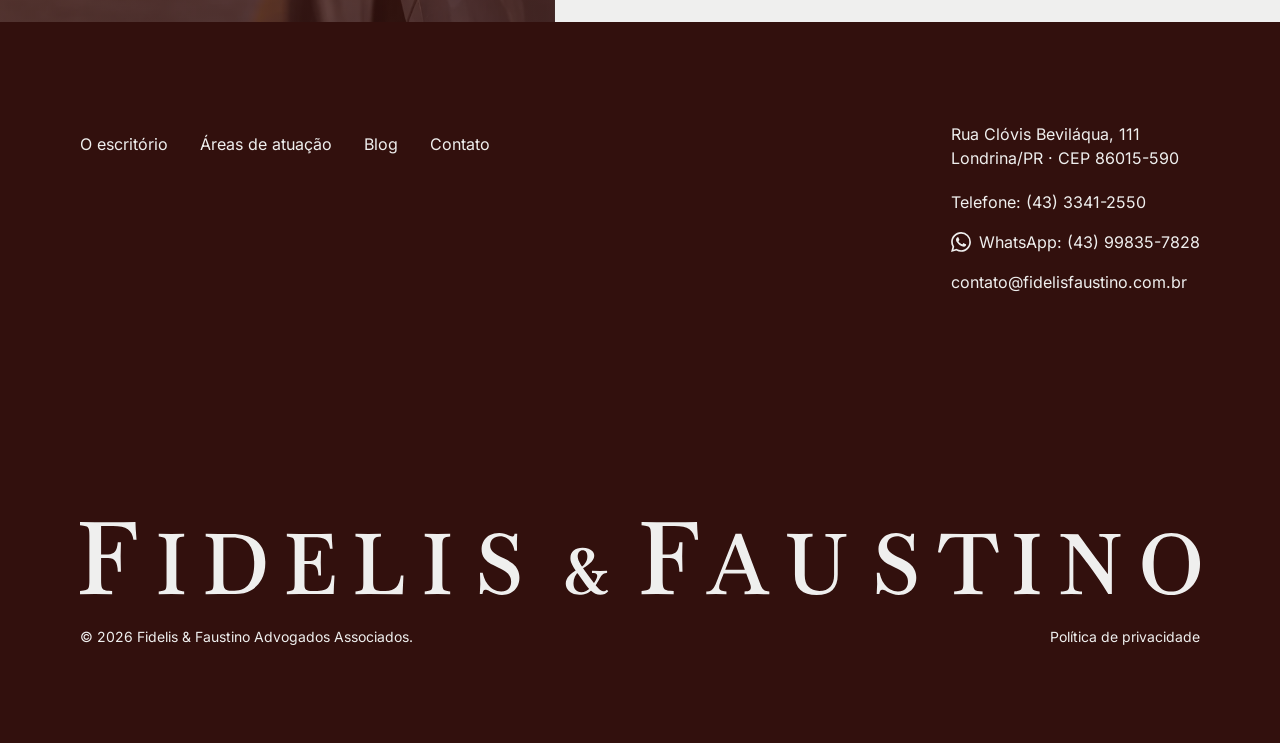
==== commit 9c381625: "feat: update homepage banner image" ====
--- a/index.html
+++ b/index.html
@@ -58,7 +58,7 @@
         </div>
       </div>
       <figure class="panorama" data-panorama><div class="panorama-parallax">
-        <img src="assets/figma/imgPanoramaPostoBrasileiroEstadoFinalDoReveal.webp" width="1440" height="706" fetchpriority="high" alt="Imagem ilustrativa de um posto de combustíveis brasileiro, em uma esquina arborizada.">
+        <img src="assets/images/hero-v5/posto-moderno.webp" width="1916" height="821" fetchpriority="high" alt="Imagem ilustrativa de um posto de combustíveis moderno, com cobertura clara e loja envidraçada.">
       </div><div class="hero-metrics" aria-label="Indicadores do escritório em validação">
 <div class="metric"><strong><span class="sr-only">250</span><span aria-hidden="true" data-count="250" data-prefix="" data-suffix="">250</span></strong><span>Postos atendidos</span></div>
 <div class="metric"><strong><span class="sr-only">R$ 100 mi+</span><span aria-hidden="true" data-count="100" data-prefix="R$ " data-suffix=" mi+">R$ 100 mi+</span></strong><span>Reduzidos em multas</span></div>
